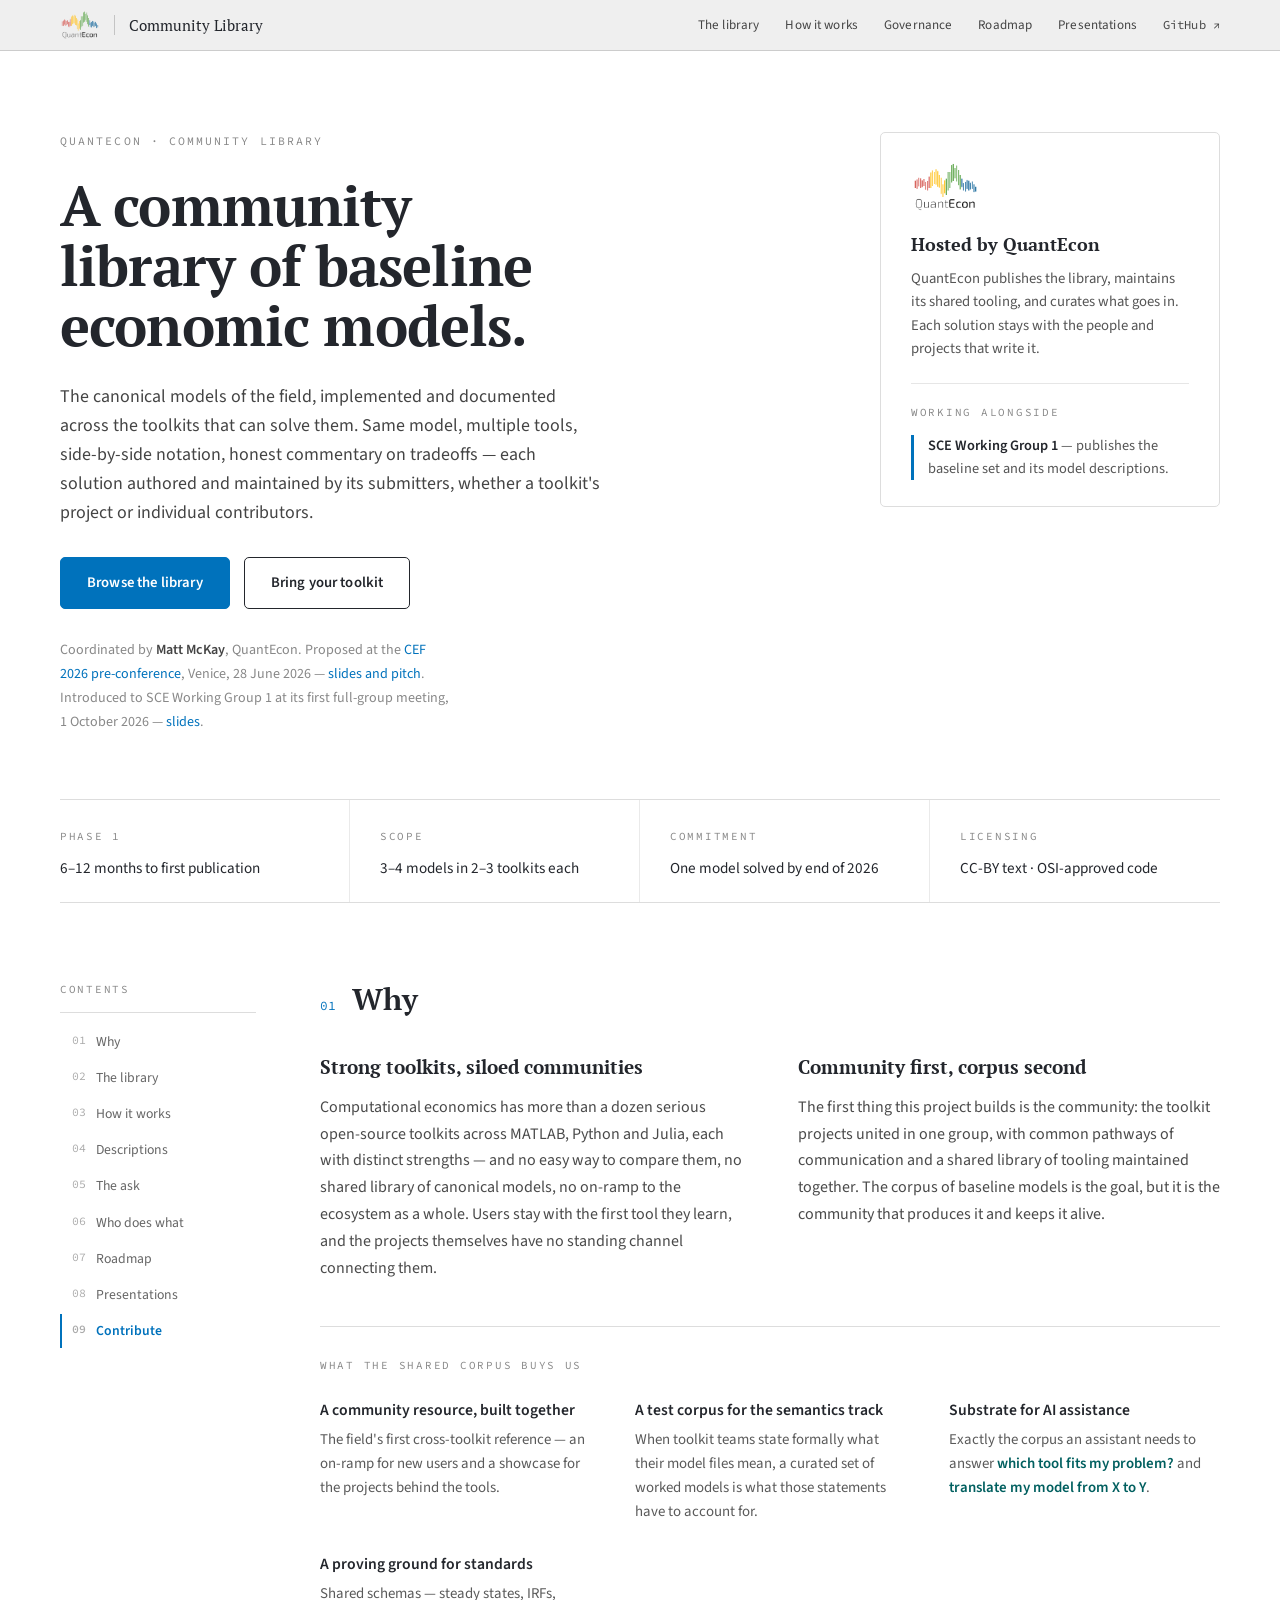
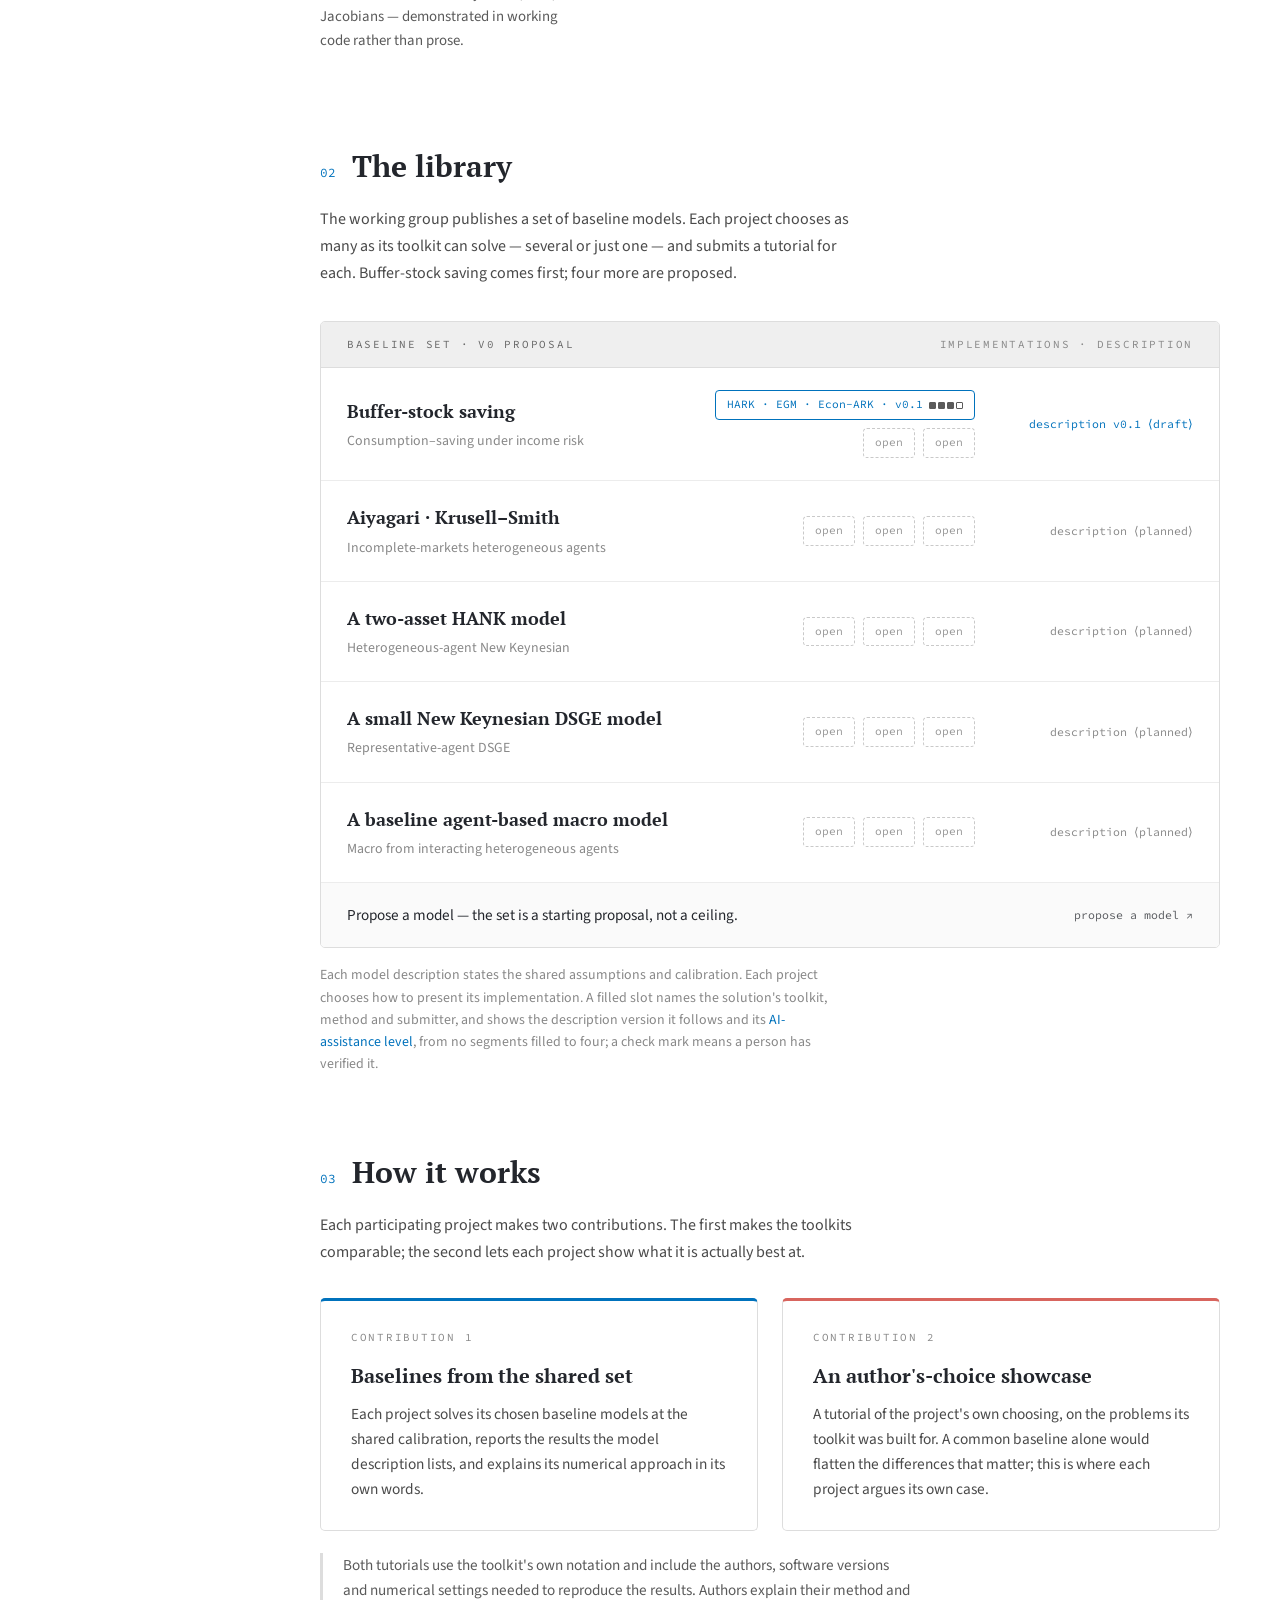
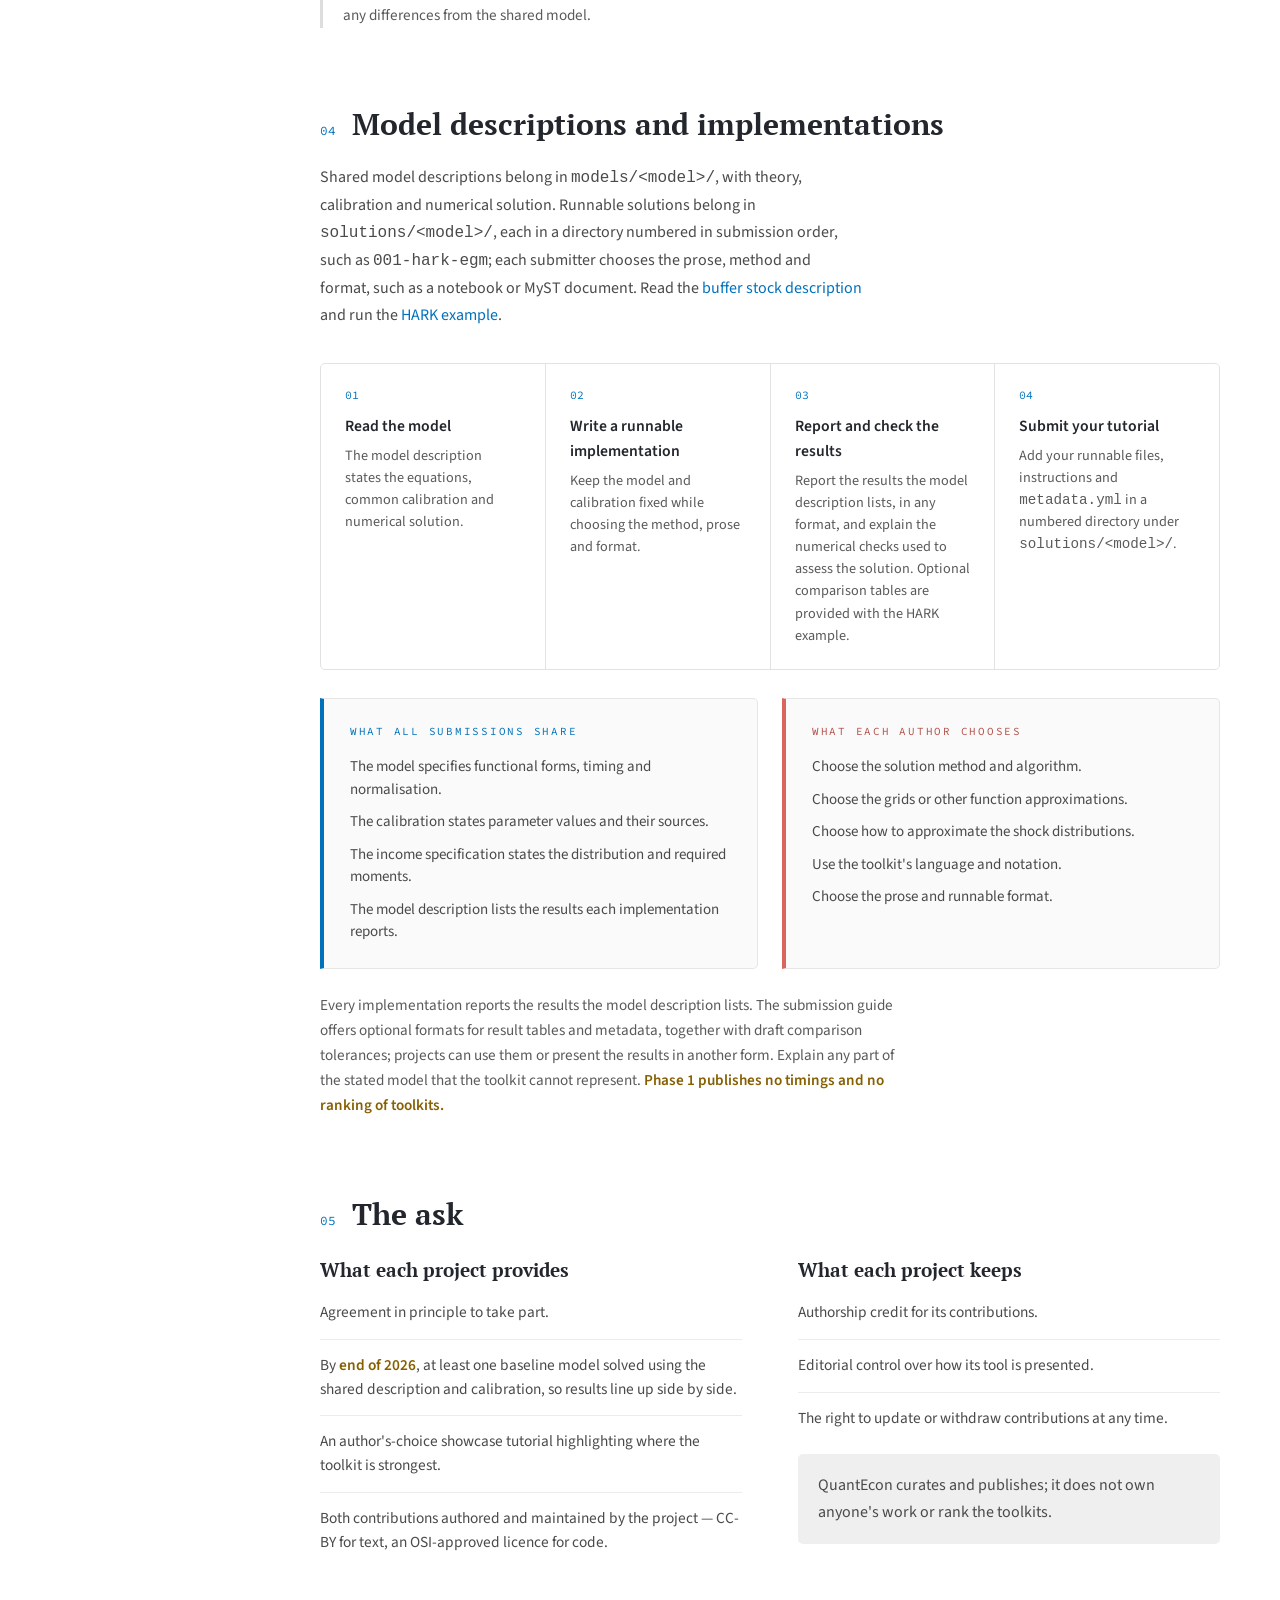
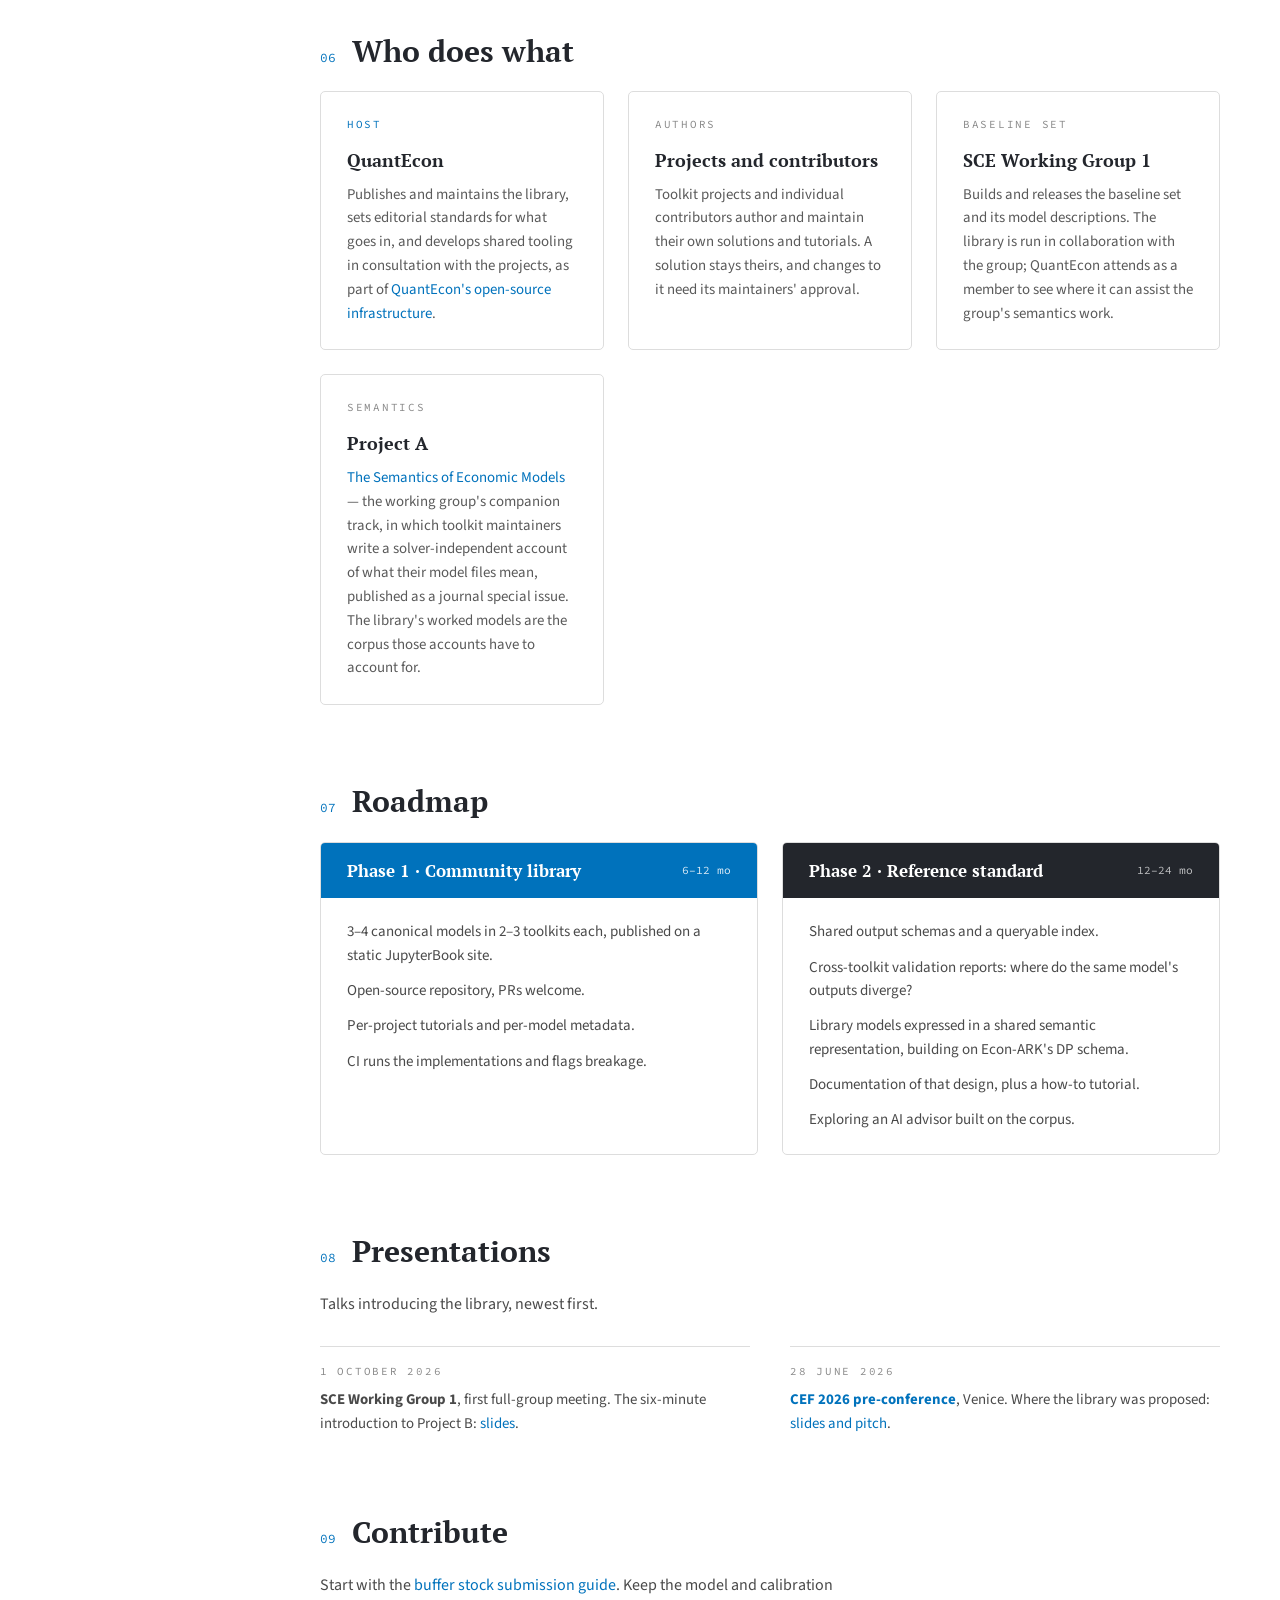
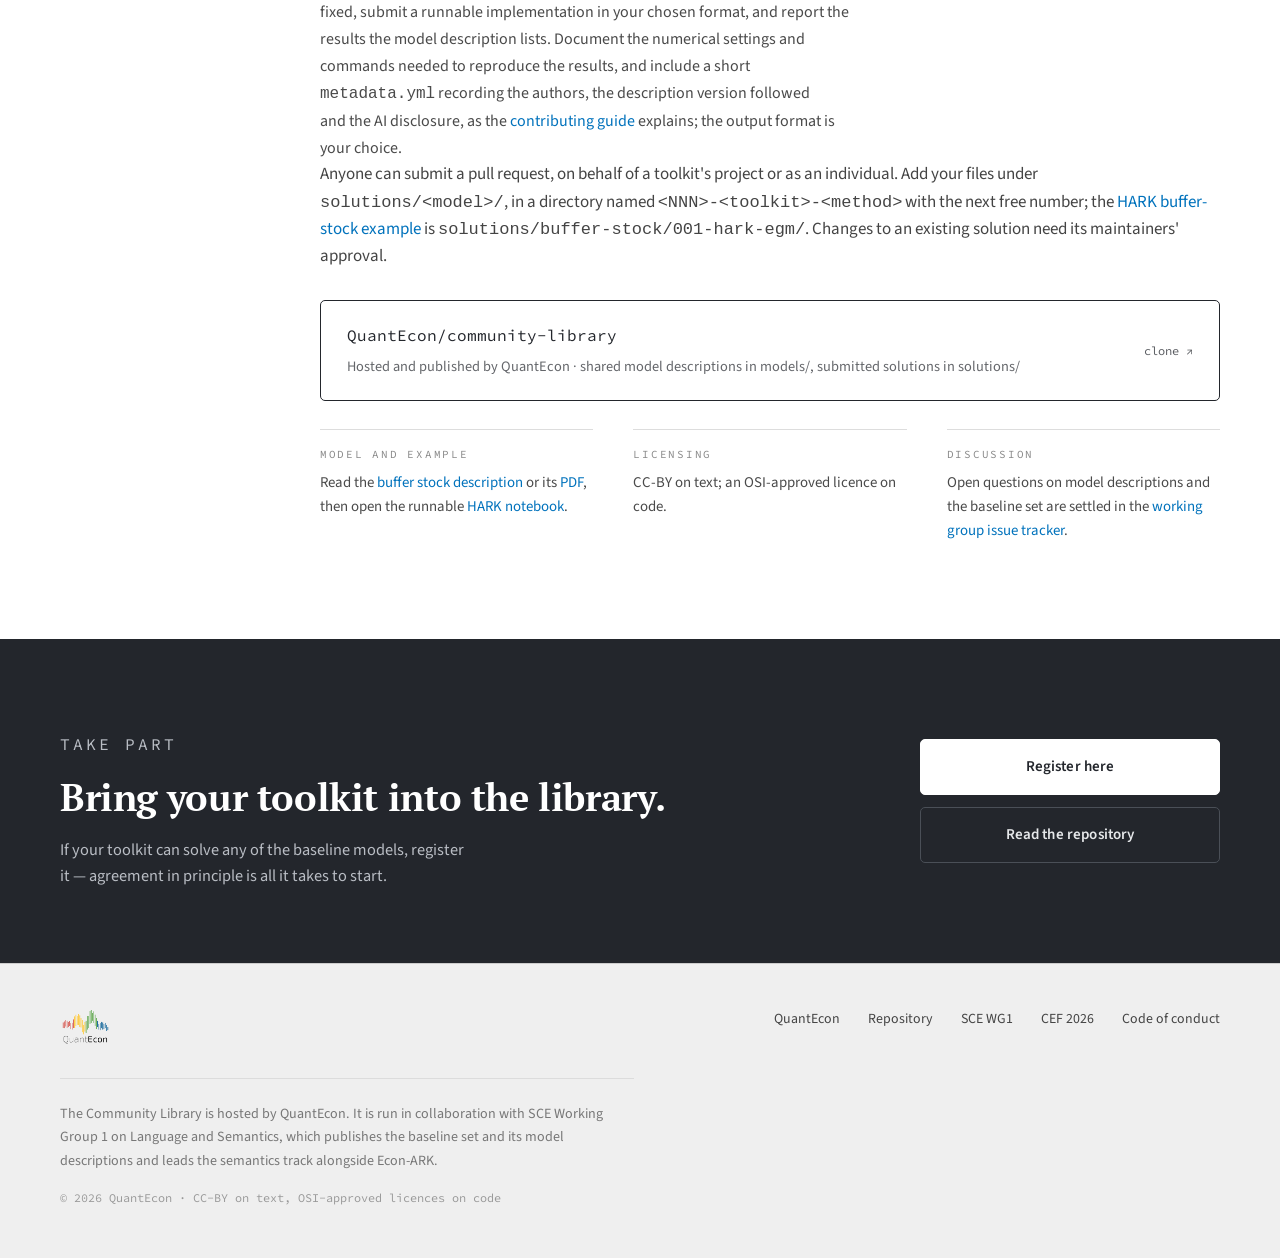
==== docs/index.html @ c51ecbd1 "Organise solutions by model and submission number Solutions now live in solutions/<model>/<NNN>-<too" ====
<!DOCTYPE html>
<html lang="en">
<head>
<meta charset="utf-8">
<meta name="viewport" content="width=device-width, initial-scale=1">
<title>QuantEcon Community Library · Baseline models across toolkits</title>
<meta name="description" content="A community library of the field's baseline models, implemented and documented across the toolkits that can solve them — same model, multiple toolkits, side by side. Hosted by QuantEcon.">
<meta property="og:title" content="QuantEcon Community Library · Baseline models across toolkits">
<meta property="og:description" content="Same model, multiple toolkits, side by side. Each solution authored and maintained by its submitters, whether a toolkit's project or individual contributors.">
<meta property="og:type" content="website">
<meta property="og:url" content="https://quantecon.github.io/community-library/">
<meta property="og:image" content="https://quantecon.github.io/community-library/assets/quantecon-logo.png">
<meta name="twitter:card" content="summary">
<link rel="canonical" href="https://quantecon.github.io/community-library/">
<link rel="icon" href="assets/quantecon-logo.png">
<link rel="preconnect" href="https://fonts.googleapis.com">
<link rel="preconnect" href="https://fonts.gstatic.com" crossorigin>
<link rel="stylesheet" href="https://fonts.googleapis.com/css2?family=PT+Serif:wght@400;700&family=Source+Sans+Pro:wght@300;400;600;700&family=Source+Code+Pro:wght@400;500&display=swap">
<link rel="stylesheet" href="site.css">
<script src="site.js" defer></script>
</head>
<body>

<a class="skip-link" href="#main">Skip to content</a>

<div class="topbar">
  <div class="wrap topbar-inner">
    <a class="brand" href="https://quantecon.org">
      <img src="assets/quantecon-logo.png" alt="QuantEcon">
      <span class="brand-rule" aria-hidden="true"></span>
      <span class="brand-label">Community Library</span>
    </a>
    <nav aria-label="Primary">
      <ul class="topnav">
        <li><a href="#library">The library</a></li>
        <li><a href="#how">How it works</a></li>
        <li><a href="#governance">Governance</a></li>
        <li><a href="#roadmap">Roadmap</a></li>
        <li><a href="#presentations">Presentations</a></li>
        <li class="topnav-gh"><a class="gh" href="https://github.com/QuantEcon/community-library">GitHub&nbsp;↗</a></li>
      </ul>
    </nav>
  </div>
</div>

<section class="hero">
  <div class="wrap">
    <div class="hero-main">
      <p class="hero-eyebrow">QuantEcon · Community Library</p>
      <h1>A community library of baseline economic models.</h1>
      <p class="hero-lede">The canonical models of the field, implemented and documented across the toolkits that can solve them. Same model, multiple tools, side-by-side notation, honest commentary on tradeoffs — each solution authored and maintained by its submitters, whether a toolkit's project or individual contributors.</p>
      <div class="hero-actions">
        <a class="btn btn-solid" href="#library">Browse the library</a>
        <a class="btn btn-outline" href="#contribute">Bring your toolkit</a>
      </div>
      <p class="hero-credit">Coordinated by <strong>Matt McKay</strong>, QuantEcon. Proposed at the <a href="https://econ-ark.github.io/cef_venice_2026/">CEF 2026 pre-conference</a>, Venice, 28 June 2026 — <a href="https://github.com/QuantEcon/conference-cef2026">slides and pitch</a>. Introduced to SCE Working Group 1 at its first full-group meeting, 1&nbsp;October&nbsp;2026 — <a href="sce-wg1-2026-10-01.html">slides</a>.</p>
    </div>

    <div class="host-card">
      <img src="assets/quantecon-logo.png" alt="QuantEcon">
      <h2>Hosted by QuantEcon</h2>
      <p>QuantEcon publishes the library, maintains its shared tooling, and curates what goes in. Each solution stays with the people and projects that write it.</p>
      <div class="host-rule" aria-hidden="true"></div>
      <span class="eyebrow">Working alongside</span>
      <ul class="alongside">
        <li><strong>SCE Working Group 1</strong> — publishes the baseline set and its model descriptions.</li>
      </ul>
    </div>
  </div>
</section>

<section class="facts" aria-label="Project at a glance">
  <div class="wrap">
    <div class="facts-row">
      <div class="fact">
        <span class="eyebrow">Phase 1</span>
        <p class="fact-value">6–12 months to first publication</p>
      </div>
      <div class="fact">
        <span class="eyebrow">Scope</span>
        <p class="fact-value">3–4 models in 2–3 toolkits each</p>
      </div>
      <div class="fact">
        <span class="eyebrow">Commitment</span>
        <p class="fact-value">One model solved by end of 2026</p>
      </div>
      <div class="fact">
        <span class="eyebrow">Licensing</span>
        <p class="fact-value">CC-BY text · OSI-approved code</p>
      </div>
    </div>
  </div>
</section>

<div class="wrap layout">

  <nav class="rail" aria-label="Contents">
    <div class="rail-head eyebrow">Contents</div>
    <ul>
      <li><a href="#why" data-navlink="why"><span class="n">01</span>Why</a></li>
      <li><a href="#library" data-navlink="library"><span class="n">02</span>The library</a></li>
      <li><a href="#how" data-navlink="how"><span class="n">03</span>How it works</a></li>
      <li><a href="#descriptions" data-navlink="descriptions"><span class="n">04</span>Descriptions</a></li>
      <li><a href="#ask" data-navlink="ask"><span class="n">05</span>The ask</a></li>
      <li><a href="#governance" data-navlink="governance"><span class="n">06</span>Who does what</a></li>
      <li><a href="#roadmap" data-navlink="roadmap"><span class="n">07</span>Roadmap</a></li>
      <li><a href="#presentations" data-navlink="presentations"><span class="n">08</span>Presentations</a></li>
      <li><a href="#contribute" data-navlink="contribute"><span class="n">09</span>Contribute</a></li>
    </ul>
  </nav>

  <main class="main" id="main">

    <section class="section" id="why" data-spy="why">
      <div class="section-head why-head">
        <span class="n">01</span>
        <h2>Why</h2>
      </div>
      <div class="two-col">
        <div>
          <h3>Strong toolkits, siloed communities</h3>
          <p>Computational economics has more than a dozen serious open-source toolkits across MATLAB, Python and Julia, each with distinct strengths — and no easy way to compare them, no shared library of canonical models, no on-ramp to the ecosystem as a whole. Users stay with the first tool they learn, and the projects themselves have no standing channel connecting them.</p>
        </div>
        <div>
          <h3>Community first, corpus second</h3>
          <p>The first thing this project builds is the community: the toolkit projects united in one group, with common pathways of communication and a shared library of tooling maintained together. The corpus of baseline models is the goal, but it is the community that produces it and keeps it alive.</p>
        </div>
      </div>
      <div class="payoffs">
        <span class="eyebrow">What the shared corpus buys us</span>
        <dl class="payoff-grid">
          <div>
            <dt>A community resource, built together</dt>
            <dd>The field's first cross-toolkit reference — an on-ramp for new users and a showcase for the projects behind the tools.</dd>
          </div>
          <div>
            <dt>A test corpus for the semantics track</dt>
            <dd>When toolkit teams state formally what their model files mean, a curated set of worked models is what those statements have to account for.</dd>
          </div>
          <div>
            <dt>Substrate for AI assistance</dt>
            <dd>Exactly the corpus an assistant needs to answer <em class="term">which tool fits my problem?</em> and <em class="term">translate my model from X to Y</em>.</dd>
          </div>
          <div>
            <dt>A proving ground for standards</dt>
            <dd>Shared schemas — steady states, IRFs, Jacobians — demonstrated in working code rather than prose.</dd>
          </div>
        </dl>
      </div>
    </section>

    <section class="section" id="library" data-spy="library">
      <div class="section-head">
        <span class="n">02</span>
        <h2>The library</h2>
      </div>
      <p class="section-lede">The working group publishes a set of baseline models. Each project chooses as many as its toolkit can solve — several or just one — and submits a tutorial for each. Buffer-stock saving comes first; four more are proposed.</p>

      <div class="models">
        <div class="models-head">
          <span class="eyebrow">Baseline set · v0 proposal</span>
          <span class="eyebrow">Implementations · description</span>
        </div>

        <div class="model">
          <div class="model-name">
            <h3>Buffer-stock saving</h3>
            <p class="model-class">Consumption–saving under income risk</p>
          </div>
          <div class="slots" aria-label="Three implementation slots: HARK, and two open">
            <a class="slot is-filled" href="https://github.com/QuantEcon/community-library/blob/main/solutions/buffer-stock/001-hark-egm/tutorial.ipynb" data-solution="solutions/buffer-stock/001-hark-egm" data-version="0.1" data-verified="false" title="001-hark-egm: HARK, by Econ-ARK (Akshay Shanker) · follows description v0.1 · AI level 3 of 4 · not yet verified">HARK · EGM · Econ-ARK · v0.1<span class="ai-level" data-level="3" role="img" aria-label="AI level 3 of 4"><i></i><i></i><i></i><i></i></span><span class="sr-only">, not yet verified</span></a>
            <span class="slot">open</span>
            <span class="slot">open</span>
          </div>
          <div class="model-template"><a href="models/buffer-stock/" data-model-description="buffer-stock" data-version="0.1">description v0.1 ⟨draft⟩</a></div>
        </div>

        <div class="model">
          <div class="model-name">
            <h3>Aiyagari · Krusell–Smith</h3>
            <p class="model-class">Incomplete-markets heterogeneous agents</p>
          </div>
          <div class="slots" aria-label="Three implementation slots, all open">
            <span class="slot">open</span>
            <span class="slot">open</span>
            <span class="slot">open</span>
          </div>
          <div class="model-template">description ⟨planned⟩</div>
        </div>

        <div class="model">
          <div class="model-name">
            <h3>A two-asset HANK model</h3>
            <p class="model-class">Heterogeneous-agent New Keynesian</p>
          </div>
          <div class="slots" aria-label="Three implementation slots, all open">
            <span class="slot">open</span>
            <span class="slot">open</span>
            <span class="slot">open</span>
          </div>
          <div class="model-template">description ⟨planned⟩</div>
        </div>

        <div class="model">
          <div class="model-name">
            <h3>A small New Keynesian DSGE model</h3>
            <p class="model-class">Representative-agent DSGE</p>
          </div>
          <div class="slots" aria-label="Three implementation slots, all open">
            <span class="slot">open</span>
            <span class="slot">open</span>
            <span class="slot">open</span>
          </div>
          <div class="model-template">description ⟨planned⟩</div>
        </div>

        <div class="model">
          <div class="model-name">
            <h3>A baseline agent-based macro model</h3>
            <p class="model-class">Macro from interacting heterogeneous agents</p>
          </div>
          <div class="slots" aria-label="Three implementation slots, all open">
            <span class="slot">open</span>
            <span class="slot">open</span>
            <span class="slot">open</span>
          </div>
          <div class="model-template">description ⟨planned⟩</div>
        </div>

        <a class="models-cta" href="https://github.com/econ-ark/sce-wg-1/issues/new?template=model-family.yml">
          <span>Propose a model — the set is a starting proposal, not a ceiling.</span>
          <span class="go">propose a model ↗</span>
        </a>
      </div>
      <p class="footnote">Each model description states the shared assumptions and calibration. Each project chooses how to present its implementation. A filled slot names the solution's toolkit, method and submitter, and shows the description version it follows and its <a href="https://github.com/QuantEcon/community-library/blob/main/CONTRIBUTING.md#ai-disclosure-and-verification">AI-assistance level</a>, from no segments filled to four; a check mark means a person has verified it.</p>
    </section>

    <section class="section" id="how" data-spy="how">
      <div class="section-head">
        <span class="n">03</span>
        <h2>How it works</h2>
      </div>
      <p class="section-lede">Each participating project makes two contributions. The first makes the toolkits comparable; the second lets each project show what it is actually best at.</p>
      <div class="cards">
        <div class="card">
          <span class="eyebrow">Contribution 1</span>
          <h3>Baselines from the shared set</h3>
          <p>Each project solves its chosen baseline models at the shared calibration, reports the results the model description lists, and explains its numerical approach in its own words.</p>
        </div>
        <div class="card is-secondary">
          <span class="eyebrow">Contribution 2</span>
          <h3>An author's-choice showcase</h3>
          <p>A tutorial of the project's own choosing, on the problems its toolkit was built for. A common baseline alone would flatten the differences that matter; this is where each project argues its own case.</p>
        </div>
      </div>
      <p class="aside-note">Both tutorials use the toolkit's own notation and include the authors, software versions and numerical settings needed to reproduce the results. Authors explain their method and any differences from the shared model.</p>
    </section>

    <section class="section" id="descriptions" data-spy="descriptions">
      <div class="section-head">
        <span class="n">04</span>
        <h2>Model descriptions and implementations</h2>
      </div>
      <p class="section-lede">Shared model descriptions belong in <code>models/&lt;model&gt;/</code>, with theory, calibration and numerical solution. Runnable solutions belong in <code>solutions/&lt;model&gt;/</code>, each in a directory numbered in submission order, such as <code>001-hark-egm</code>; each submitter chooses the prose, method and format, such as a notebook or MyST document. Read the <a href="models/buffer-stock/">buffer stock description</a> and run the <a href="https://github.com/QuantEcon/community-library/blob/main/solutions/buffer-stock/001-hark-egm/tutorial.ipynb">HARK example</a>.</p>

      <div class="steps">
        <div class="step">
          <span class="n">01</span>
          <h3>Read the model</h3>
          <p>The model description states the equations, common calibration and numerical solution.</p>
        </div>
        <div class="step">
          <span class="n">02</span>
          <h3>Write a runnable implementation</h3>
          <p>Keep the model and calibration fixed while choosing the method, prose and format.</p>
        </div>
        <div class="step">
          <span class="n">03</span>
          <h3>Report and check the results</h3>
          <p>Report the results the model description lists, in any format, and explain the numerical checks used to assess the solution. Optional comparison tables are provided with the HARK example.</p>
        </div>
        <div class="step">
          <span class="n">04</span>
          <h3>Submit your tutorial</h3>
          <p>Add your runnable files, instructions and <code>metadata.yml</code> in a numbered directory under <code>solutions/&lt;model&gt;/</code>.</p>
        </div>
      </div>

      <div class="panels">
        <div class="panel">
          <span class="eyebrow">What all submissions share</span>
          <ul>
            <li>The model specifies functional forms, timing and normalisation.</li>
            <li>The calibration states parameter values and their sources.</li>
            <li>The income specification states the distribution and required moments.</li>
            <li>The model description lists the results each implementation reports.</li>
          </ul>
        </div>
        <div class="panel is-secondary">
          <span class="eyebrow">What each author chooses</span>
          <ul>
            <li>Choose the solution method and algorithm.</li>
            <li>Choose the grids or other function approximations.</li>
            <li>Choose how to approximate the shock distributions.</li>
            <li>Use the toolkit's language and notation.</li>
            <li>Choose the prose and runnable format.</li>
          </ul>
        </div>
      </div>

      <p class="section-note">Every implementation reports the results the model description lists. The submission guide offers optional formats for result tables and metadata, together with draft comparison tolerances; projects can use them or present the results in another form. Explain any part of the stated model that the toolkit cannot represent. <strong class="flag">Phase 1 publishes no timings and no ranking of toolkits.</strong></p>
    </section>

    <section class="section" id="ask" data-spy="ask">
      <div class="section-head">
        <span class="n">05</span>
        <h2>The ask</h2>
      </div>
      <div class="two-col ask">
        <div>
          <h3>What each project provides</h3>
          <ul class="ask-list">
            <li>Agreement in principle to take part.</li>
            <li>By <strong class="flag">end of 2026</strong>, at least one baseline model solved using the shared description and calibration, so results line up side by side.</li>
            <li>An author's-choice showcase tutorial highlighting where the toolkit is strongest.</li>
            <li>Both contributions authored and maintained by the project — CC-BY for text, an OSI-approved licence for code.</li>
          </ul>
        </div>
        <div>
          <h3>What each project keeps</h3>
          <ul class="ask-list">
            <li>Authorship credit for its contributions.</li>
            <li>Editorial control over how its tool is presented.</li>
            <li>The right to update or withdraw contributions at any time.</li>
          </ul>
          <p class="callout">QuantEcon curates and publishes; it does not own anyone's work or rank the toolkits.</p>
        </div>
      </div>
    </section>

    <section class="section" id="governance" data-spy="governance">
      <div class="section-head">
        <span class="n">06</span>
        <h2>Who does what</h2>
      </div>
      <div class="roles">
        <div class="role is-host">
          <span class="eyebrow">Host</span>
          <h3>QuantEcon</h3>
          <p>Publishes and maintains the library, sets editorial standards for what goes in, and develops shared tooling in consultation with the projects, as part of <a href="https://quantecon.org/infrastructure/">QuantEcon's open-source infrastructure</a>.</p>
        </div>
        <div class="role">
          <span class="eyebrow">Authors</span>
          <h3>Projects and contributors</h3>
          <p>Toolkit projects and individual contributors author and maintain their own solutions and tutorials. A solution stays theirs, and changes to it need its maintainers' approval.</p>
        </div>
        <div class="role">
          <span class="eyebrow">Baseline set</span>
          <h3>SCE Working Group 1</h3>
          <p>Builds and releases the baseline set and its model descriptions. The library is run in collaboration with the group; QuantEcon attends as a member to see where it can assist the group's semantics work.</p>
        </div>
        <div class="role">
          <span class="eyebrow">Semantics</span>
          <h3>Project A</h3>
          <p><a href="https://econ-ark.github.io/sce-wg-1/">The Semantics of Economic Models</a> — the working group's companion track, in which toolkit maintainers write a solver-independent account of what their model files mean, published as a journal special issue. The library's worked models are the corpus those accounts have to account for.</p>
        </div>
      </div>
    </section>

    <section class="section" id="roadmap" data-spy="roadmap">
      <div class="section-head">
        <span class="n">07</span>
        <h2>Roadmap</h2>
      </div>
      <div class="phases">
        <div class="phase">
          <div class="phase-head">
            <h3>Phase 1 · Community library</h3>
            <span class="phase-term">6–12 mo</span>
          </div>
          <ul>
            <li>3–4 canonical models in 2–3 toolkits each, published on a static JupyterBook site.</li>
            <li>Open-source repository, PRs welcome.</li>
            <li>Per-project tutorials and per-model metadata.</li>
            <li>CI runs the implementations and flags breakage.</li>
          </ul>
        </div>
        <div class="phase is-later">
          <div class="phase-head">
            <h3>Phase 2 · Reference standard</h3>
            <span class="phase-term">12–24 mo</span>
          </div>
          <ul>
            <li>Shared output schemas and a queryable index.</li>
            <li>Cross-toolkit validation reports: where do the same model's outputs diverge?</li>
            <li>Library models expressed in a shared semantic representation, building on Econ-ARK's DP schema.</li>
            <li>Documentation of that design, plus a how-to tutorial.</li>
            <li>Exploring an AI advisor built on the corpus.</li>
          </ul>
        </div>
      </div>
    </section>

    <section class="section" id="presentations" data-spy="presentations">
      <div class="section-head">
        <span class="n">08</span>
        <h2>Presentations</h2>
      </div>
      <p class="section-lede">Talks introducing the library, newest first.</p>

      <div class="meta-grid">
        <div>
          <span class="eyebrow">1 October 2026</span>
          <p><strong>SCE Working Group 1</strong>, first full-group meeting. The six-minute introduction to Project B: <a href="sce-wg1-2026-10-01.html">slides</a>.</p>
        </div>
        <div>
          <span class="eyebrow">28 June 2026</span>
          <p><strong><a href="https://econ-ark.github.io/cef_venice_2026/">CEF 2026 pre-conference</a></strong>, Venice. Where the library was proposed: <a href="https://github.com/QuantEcon/conference-cef2026">slides and pitch</a>.</p>
        </div>
      </div>
    </section>

    <section class="section" id="contribute" data-spy="contribute">
      <div class="section-head">
        <span class="n">09</span>
        <h2>Contribute</h2>
      </div>
      <p class="section-lede">Start with the <a href="https://github.com/QuantEcon/community-library/blob/main/models/buffer-stock/README.md#what-to-submit">buffer stock submission guide</a>. Keep the model and calibration fixed, submit a runnable implementation in your chosen format, and report the results the model description lists. Document the numerical settings and commands needed to reproduce the results, and include a short <code>metadata.yml</code> recording the authors, the description version followed and the AI disclosure, as the <a href="https://github.com/QuantEcon/community-library/blob/main/CONTRIBUTING.md">contributing guide</a> explains; the output format is your choice.</p>
      <p>Anyone can submit a pull request, on behalf of a toolkit's project or as an individual. Add your files under <code>solutions/&lt;model&gt;/</code>, in a directory named <code>&lt;NNN&gt;-&lt;toolkit&gt;-&lt;method&gt;</code> with the next free number; the <a href="https://github.com/QuantEcon/community-library/tree/main/solutions/buffer-stock/001-hark-egm">HARK buffer-stock example</a> is <code>solutions/buffer-stock/001-hark-egm/</code>. Changes to an existing solution need its maintainers' approval.</p>

      <a class="repo-link" href="https://github.com/QuantEcon/community-library">
        <span class="about">
          <span class="name">QuantEcon/community-library</span>
          <span class="desc">Hosted and published by QuantEcon · shared model descriptions in models/, submitted solutions in solutions/</span>
        </span>
        <span class="go">clone ↗</span>
      </a>

      <div class="meta-grid">
        <div>
          <span class="eyebrow">Model and example</span>
          <p>Read the <a href="models/buffer-stock/">buffer stock description</a> or its <a href="models/buffer-stock/model-description.pdf">PDF</a>, then open the runnable <a href="https://github.com/QuantEcon/community-library/blob/main/solutions/buffer-stock/001-hark-egm/tutorial.ipynb">HARK notebook</a>.</p>
        </div>
        <div>
          <span class="eyebrow">Licensing</span>
          <p>CC-BY on text; an OSI-approved licence on code.</p>
        </div>
        <div>
          <span class="eyebrow">Discussion</span>
          <p>Open questions on model descriptions and the baseline set are settled in the <a href="https://github.com/econ-ark/sce-wg-1/issues">working group issue tracker</a>.</p>
        </div>
      </div>
    </section>

  </main>
</div>

<section class="cta">
  <div class="wrap">
    <div class="cta-copy">
      <p class="cta-eyebrow">Take part</p>
      <h2>Bring your toolkit into the library.</h2>
      <p>If your toolkit can solve any of the baseline models, register it — agreement in principle is all it takes to start.</p>
    </div>
    <div class="cta-actions">
      <a class="btn btn-light" href="https://github.com/econ-ark/sce-wg-1/issues/new?template=register-toolkit.yml">Register here</a>
      <a class="btn btn-ghost" href="https://github.com/QuantEcon/community-library">Read the repository</a>
    </div>
  </div>
</section>

<footer class="site-footer">
  <div class="wrap">
    <div class="footer-top">
      <div>
        <img src="assets/quantecon-logo.png" alt="QuantEcon">
      </div>
      <ul class="footer-links">
        <li><a href="https://quantecon.org">QuantEcon</a></li>
        <li><a href="https://github.com/QuantEcon/community-library">Repository</a></li>
        <li><a href="https://econ-ark.github.io/sce-wg-1/">SCE WG1</a></li>
        <li><a href="https://econ-ark.github.io/cef_venice_2026/">CEF 2026</a></li>
        <li><a href="https://econ-ark.github.io/sce-wg-1/code-of-conduct.html">Code of conduct</a></li>
      </ul>
    </div>
    <p class="footer-note">The Community Library is hosted by QuantEcon. It is run in collaboration with SCE Working Group 1 on Language and Semantics, which publishes the baseline set and its model descriptions and leads the semantics track alongside Econ-ARK.</p>
    <p class="footer-legal">© 2026 QuantEcon · CC-BY on text, OSI-approved licences on code</p>
  </div>
</footer>

</body>
</html>
---- docs/site.css ----
/* Community Library — site styles.
 *
 * Tokens, typography and UI patterns are lifted from the QuantEcon book theme
 * (QuantEcon/quantecon-book-theme, src/quantecon_book_theme/assets/styles):
 * primary #0072bc, secondary #d8655e, ink #23262c, body #444, the #efefef/#ccc
 * toolbar, and 5px bordered cards that fill dark on hover.
 */

:root {
  --qe-blue: #0072bc;
  --qe-blue-dark: #004e80;
  --qe-red: #d8655e;
  --qe-red-dark: #b5504a;
  --qe-teal: #005f5f;
  --qe-amber: #875f00;

  --ink: #23262c;
  --body: #444;
  --body-soft: #4a4a4a;
  --muted: #5a5a5a;
  --muted-soft: #555;
  --dim: #888;

  --line: #ddd;
  --line-soft: #ececec;
  --bar: #efefef;
  --bar-line: #ccc;

  --serif: "PT Serif", Georgia, serif;
  --sans: "Source Sans Pro", system-ui, -apple-system, sans-serif;
  --mono: "Source Code Pro", ui-monospace, SFMono-Regular, monospace;

  --wrap: 1240px;
  --gutter: 40px;
  --bar-h: 50px;
}

/* Derived from the accent so a single token change restyles the site. Kept
   behind @supports because the static fallback above has to hold on older
   Safari, where color-mix() would otherwise drop the declaration entirely. */
@supports (color: color-mix(in srgb, #000 50%, #fff)) {
  :root { --qe-blue-dark: color-mix(in srgb, var(--qe-blue) 68%, #000); }
}

* { box-sizing: border-box; }

html {
  scroll-behavior: smooth;
  -webkit-font-smoothing: antialiased;
  -moz-osx-font-smoothing: grayscale;
}

@media (prefers-reduced-motion: reduce) {
  html { scroll-behavior: auto; }
  * { transition: none !important; }
}

body {
  margin: 0;
  background: #fff;
  color: var(--body);
  font-family: var(--sans);
  font-size: 17px;
  line-height: 1.6;
  text-rendering: optimizeLegibility;
}

h1, h2, h3, h4 { margin: 0; font-weight: 400; }
p { margin: 0; }
ul { margin: 0; padding: 0; list-style: none; }
img { max-width: 100%; }

a {
  color: var(--qe-blue);
  text-decoration: none;
  transition: color .15s linear;
}
a:visited { color: var(--qe-blue); }
a:hover { color: var(--qe-blue-dark); text-decoration: underline; }

::selection { background: rgba(0, 114, 188, .18); }

:focus-visible {
  outline: 2px solid var(--qe-blue);
  outline-offset: 2px;
}

.wrap {
  max-width: var(--wrap);
  margin: 0 auto;
  padding: 0 var(--gutter);
}

/* Shared type utilities ---------------------------------------------------- */

.eyebrow {
  font-family: var(--mono);
  font-size: .68rem;
  letter-spacing: .16em;
  text-transform: uppercase;
  color: var(--dim);
}

.term {          /* an <em> that reads as a defined term, not as emphasis */
  font-style: normal;
  color: var(--qe-teal);
  font-weight: 600;
}

.flag {          /* a commitment or a caveat the reader must not skim past */
  font-weight: 600;
  color: var(--qe-amber);
}

.skip-link {
  position: absolute;
  left: -9999px;
  top: 0;
  z-index: 40;
  background: #fff;
  color: var(--ink);
  padding: 12px 18px;
  border: 1px solid var(--ink);
  border-radius: 5px;
}
.skip-link:focus { left: 12px; top: 12px; }

/* Top bar ------------------------------------------------------------------ */

.topbar {
  position: fixed;
  top: 0;
  left: 0;
  width: 100%;
  z-index: 20;
  background: var(--bar);
  border-bottom: 1px solid var(--bar-line);
}

.topbar-inner {
  height: var(--bar-h);
  display: flex;
  align-items: center;
  justify-content: space-between;
  gap: 24px;
}

.brand {
  display: flex;
  align-items: center;
  gap: 14px;
  flex-shrink: 0;
}
.brand:hover { text-decoration: none; }
.brand img { height: 30px; width: auto; display: block; }
.brand-rule { width: 1px; height: 20px; background: #c4c4c4; display: block; }
.brand-label {
  font-family: var(--serif);
  font-size: .95rem;
  color: var(--ink);
  white-space: nowrap;
}

.topnav {
  display: flex;
  align-items: center;
  gap: 26px;
  font-size: .82rem;
  letter-spacing: .01em;
}
.topnav a { color: var(--body); }
.topnav a:hover { color: var(--qe-blue); text-decoration: none; }
.topnav .gh { font-family: var(--mono); font-size: .76rem; }

/* Hero --------------------------------------------------------------------- */

.hero { padding: 132px 0 0; }

.hero .wrap {
  display: flex;
  gap: 72px;
  align-items: flex-start;
  flex-wrap: wrap;
}

.hero-main { flex: 1 1 560px; min-width: 0; }

.hero-eyebrow {
  font-family: var(--mono);
  font-size: .72rem;
  letter-spacing: .18em;
  text-transform: uppercase;
  color: var(--dim);
  margin-bottom: 26px;
}

.hero h1 {
  font-family: var(--serif);
  font-weight: 700;
  color: var(--ink);
  font-size: clamp(2.4rem, 4.4vw, 3.5rem);
  line-height: 1.07;
  letter-spacing: -.015em;
  max-width: 15ch;
}

.hero-lede {
  margin-top: 26px;
  font-size: 1.12rem;
  line-height: 1.62;
  color: var(--body);
  max-width: 60ch;
  text-wrap: pretty;
}

.hero-actions {
  margin-top: 30px;
  display: flex;
  flex-wrap: wrap;
  gap: 14px;
}

.hero-credit {
  margin-top: 30px;
  font-size: .88rem;
  color: var(--dim);
  line-height: 1.7;
  max-width: 56ch;
}
.hero-credit strong { color: var(--body); font-weight: 600; }

.btn {
  display: inline-block;
  padding: 13px 26px;
  border-radius: 5px;
  font-size: .92rem;
  font-weight: 600;
  letter-spacing: .01em;
  border: 1px solid transparent;
  transition: background .15s linear, color .15s linear, border-color .15s linear;
}
.btn:hover { text-decoration: none; }

.btn-solid {
  background: var(--qe-blue);
  border-color: var(--qe-blue);
  color: #fff;
}
.btn-solid:visited { color: #fff; }
.btn-solid:hover {
  background: var(--qe-blue-dark);
  border-color: var(--qe-blue-dark);
  color: #fff;
}

.btn-outline {
  background: #fff;
  border-color: var(--ink);
  color: var(--ink);
}
.btn-outline:visited { color: var(--ink); }
.btn-outline:hover { background: var(--ink); color: #fff; }

/* Hero side card ----------------------------------------------------------- */

.host-card {
  flex: 0 1 340px;
  border: 1px solid var(--line);
  border-radius: 5px;
  padding: 28px 30px 26px;
  background: #fff;
}
.host-card img { height: 52px; width: auto; display: block; margin-bottom: 20px; }
.host-card h2 {
  font-family: var(--serif);
  font-weight: 700;
  color: var(--ink);
  font-size: 1.1rem;
  line-height: 1.35;
}
.host-card p {
  margin-top: 10px;
  font-size: .92rem;
  color: var(--muted-soft);
  line-height: 1.6;
}
.host-rule { height: 1px; background: #e6e6e6; margin: 22px 0 20px; }
.host-card .eyebrow { display: block; margin-bottom: 14px; }

.alongside { display: flex; flex-direction: column; gap: 14px; }
.alongside li {
  font-size: .9rem;
  color: var(--muted-soft);
  line-height: 1.55;
  padding-left: 14px;
  border-left: 3px solid var(--qe-blue);
}
.alongside li.is-secondary { border-left-color: var(--qe-red); }
.alongside strong { color: var(--ink); font-weight: 600; }

/* Facts strip -------------------------------------------------------------- */

.facts { padding: 64px 0 0; }

.facts-row {
  border-top: 1px solid var(--line);
  border-bottom: 1px solid var(--line);
  display: flex;
  flex-wrap: wrap;
}

.fact {
  flex: 1 1 200px;
  padding: 22px 30px;
  border-right: 1px solid #eaeaea;
}
.fact:first-child { padding-left: 0; }
.fact:last-child { padding-right: 0; border-right: 0; }
.fact-value { margin-top: 7px; font-size: .95rem; color: var(--ink); }

/* Body layout: sticky contents rail + main column --------------------------- */

.layout {
  display: flex;
  gap: 64px;
  align-items: flex-start;
}

.rail {
  flex: 0 0 196px;
  position: sticky;
  top: 96px;
  padding-top: 78px;
}
.rail-head {
  padding-bottom: 14px;
  border-bottom: 1px solid var(--line);
}
.rail ul {
  display: flex;
  flex-direction: column;
  gap: 2px;
  padding-top: 12px;
}
.rail a {
  display: flex;
  gap: 10px;
  padding: 6px 0 6px 10px;
  font-size: .86rem;
  color: #666;
  border-left: 2px solid transparent;
  transition: color .15s linear, border-color .15s linear;
}
.rail a:hover { color: var(--qe-blue); text-decoration: none; }
.rail a .n { font-family: var(--mono); font-size: .72rem; color: #aaa; }
.rail a.is-active {
  color: var(--qe-blue);
  border-left-color: var(--qe-blue);
  font-weight: 600;
}

.main { flex: 1 1 auto; min-width: 0; }

/* Sections ----------------------------------------------------------------- */

.section {
  padding: 78px 0 0;
  scroll-margin-top: 80px;
}
.section:last-child { padding-bottom: 96px; }

.section-head {
  display: flex;
  align-items: baseline;
  gap: 16px;
  margin-bottom: 22px;
}
.section-head .n {
  font-family: var(--mono);
  font-size: .8rem;
  color: var(--qe-blue);
}
.section-head h2 {
  font-family: var(--serif);
  font-weight: 700;
  color: var(--ink);
  font-size: 1.9rem;
  line-height: 1.2;
}

.section-lede {
  font-size: 1rem;
  color: var(--body-soft);
  line-height: 1.68;
  max-width: 68ch;
  text-wrap: pretty;
}

/* 01 · Why ----------------------------------------------------------------- */

.why-head { margin-bottom: 34px; }

.two-col {
  display: flex;
  gap: 56px;
  flex-wrap: wrap;
}
.two-col > * { flex: 1 1 300px; min-width: 0; }
.two-col h3 {
  font-family: var(--serif);
  font-weight: 700;
  color: var(--ink);
  font-size: 1.18rem;
  margin-bottom: 12px;
}
.two-col p {
  font-size: 1rem;
  color: var(--body-soft);
  line-height: 1.68;
  text-wrap: pretty;
}

.payoffs {
  margin-top: 44px;
  padding-top: 30px;
  border-top: 1px solid var(--line);
}
.payoffs .eyebrow { display: block; margin-bottom: 24px; }
.payoff-grid {
  display: grid;
  grid-template-columns: repeat(auto-fit, minmax(260px, 1fr));
  gap: 28px 44px;
}
.payoff-grid dt {
  font-size: .98rem;
  color: var(--ink);
  font-weight: 600;
  margin-bottom: 5px;
}
.payoff-grid dd {
  margin: 0;
  font-size: .93rem;
  color: var(--muted);
  line-height: 1.6;
}

/* 02 · The library --------------------------------------------------------- */

.models {
  margin-top: 34px;
  border: 1px solid var(--line);
  border-radius: 5px;
  overflow: hidden;
}

.models-head {
  display: flex;
  align-items: center;
  justify-content: space-between;
  gap: 20px;
  padding: 14px 26px;
  background: var(--bar);
  border-bottom: 1px solid var(--line);
}
.models-head .eyebrow:first-child { color: #666; }

.model {
  display: flex;
  align-items: center;
  gap: 28px;
  flex-wrap: wrap;
  padding: 22px 26px;
  background: #fff;
}
.model + .model { border-top: 1px solid var(--line-soft); }
.model-name {
  flex: 1 1 300px;
  min-width: 0;
}
.model-name h3 {
  font-family: var(--serif);
  font-weight: 700;
  color: var(--ink);
  font-size: 1.14rem;
}
.model-class { margin-top: 4px; font-size: .87rem; color: var(--dim); }

/* Slots share the row and wrap among themselves as solutions arrive,
   rather than pushing the description column onto a line of its own. */
.slots {
  flex: 1 1 220px;
  min-width: 0;
  display: flex;
  flex-wrap: wrap;
  justify-content: flex-end;
  gap: 8px;
}
.slot {
  border: 1px dashed #c9c9c9;
  border-radius: 4px;
  padding: 5px 11px;
  font-family: var(--mono);
  font-size: .7rem;
  color: #999;
}

/* A slot a project has filled: solid where the open ones are dashed, and a
   link to the solution or the pull request that adds it. */
.slot.is-filled {
  border-style: solid;
  border-color: var(--qe-blue);
  color: var(--qe-blue);
}
a.slot.is-filled:visited { color: var(--qe-blue); }
a.slot.is-filled:hover { background: var(--qe-blue); color: #fff; text-decoration: none; }

.model-template {
  flex: 0 0 190px;
  text-align: right;
  font-family: var(--mono);
  font-size: .72rem;
  color: var(--dim);
}

.models-cta {
  display: flex;
  align-items: center;
  gap: 20px;
  flex-wrap: wrap;
  padding: 20px 26px;
  background: #fafafa;
  border-top: 1px solid var(--line-soft);
  color: var(--ink);
  transition: background .15s linear, color .15s linear;
}
.models-cta:visited { color: var(--ink); }
.models-cta:hover { background: var(--ink); color: #fff; text-decoration: none; }
.models-cta span:first-child { flex: 1 1 300px; font-size: .95rem; color: inherit; }
.models-cta .go { font-family: var(--mono); font-size: .72rem; color: inherit; opacity: .75; }

.footnote {
  margin-top: 16px;
  font-size: .87rem;
  color: var(--dim);
  line-height: 1.6;
  max-width: 74ch;
}

/* 03 · How it works -------------------------------------------------------- */

.cards {
  margin-top: 32px;
  display: flex;
  gap: 24px;
  flex-wrap: wrap;
}
.card {
  flex: 1 1 320px;
  border: 1px solid var(--line);
  border-radius: 5px;
  padding: 28px 30px;
  border-top: 3px solid var(--qe-blue);
}
.card.is-secondary { border-top-color: var(--qe-red); }
.card .eyebrow { display: block; margin-bottom: 14px; }
.card h3 {
  font-family: var(--serif);
  font-weight: 700;
  color: var(--ink);
  font-size: 1.24rem;
  margin-bottom: 10px;
}
.card p { font-size: .96rem; color: var(--body-soft); line-height: 1.62; }

.aside-note {
  margin-top: 22px;
  padding-left: 20px;
  border-left: 3px solid var(--line);
  font-size: .95rem;
  color: var(--muted);
  line-height: 1.65;
  max-width: 74ch;
}

/* 04 · Model descriptions -------------------------------------------------- */

.steps {
  margin-top: 34px;
  display: grid;
  grid-template-columns: repeat(auto-fit, minmax(210px, 1fr));
  gap: 1px;
  background: #e2e2e2;
  border: 1px solid #e2e2e2;
  border-radius: 5px;
  overflow: hidden;
}
.step { background: #fff; padding: 22px 24px; }
.step .n {
  display: block;
  font-family: var(--mono);
  font-size: .72rem;
  color: var(--qe-blue);
  margin-bottom: 10px;
}
.step h3 {
  font-size: .98rem;
  color: var(--ink);
  font-weight: 600;
  margin-bottom: 6px;
}
.step p { font-size: .89rem; color: var(--muted); line-height: 1.55; }

.panels {
  margin-top: 28px;
  display: flex;
  gap: 24px;
  flex-wrap: wrap;
}
.panel {
  flex: 1 1 320px;
  background: #fafafa;
  border: 1px solid #e6e6e6;
  border-left: 4px solid var(--qe-blue);
  border-radius: 0 5px 5px 0;
  padding: 24px 26px;
}
.panel.is-secondary { border-left-color: var(--qe-red); }
.panel .eyebrow { display: block; margin-bottom: 16px; color: var(--qe-blue); }
.panel.is-secondary .eyebrow { color: var(--qe-red-dark); }
.panel ul {
  display: flex;
  flex-direction: column;
  gap: 10px;
  font-size: .94rem;
  color: var(--body-soft);
  line-height: 1.5;
}

.section-note {
  margin-top: 24px;
  font-size: .95rem;
  color: var(--muted);
  line-height: 1.65;
  max-width: 74ch;
  text-wrap: pretty;
}

/* 05 · The ask ------------------------------------------------------------- */

.ask { margin-top: 10px; }
.ask h3 { margin-bottom: 16px; }
.ask-list { display: flex; flex-direction: column; gap: 14px; }
.ask-list li {
  font-size: .96rem;
  color: var(--body-soft);
  line-height: 1.55;
  padding-bottom: 14px;
  border-bottom: 1px solid var(--line-soft);
}
.ask-list li:last-child { padding-bottom: 0; border-bottom: 0; }
.ask-list strong { font-weight: 600; }

.callout {
  margin-top: 24px;
  padding: 18px 20px;
  background: var(--bar);
  border-radius: 5px;
  font-size: .93rem;
  color: var(--body-soft);
  line-height: 1.6;
}

/* 06 · Who does what ------------------------------------------------------- */

.roles {
  display: grid;
  grid-template-columns: repeat(auto-fit, minmax(250px, 1fr));
  gap: 24px;
  margin-top: 10px;
}
.role {
  border: 1px solid var(--line);
  border-radius: 5px;
  padding: 24px 26px;
  transition: border-color .15s linear;
}
.role:hover { border-color: var(--ink); }
.role .eyebrow { display: block; margin-bottom: 12px; }
.role.is-host .eyebrow { color: var(--qe-blue); }
.role h3 {
  font-family: var(--serif);
  font-weight: 700;
  color: var(--ink);
  font-size: 1.14rem;
  margin-bottom: 8px;
}
.role p { font-size: .93rem; color: var(--muted); line-height: 1.6; }

/* 07 · Roadmap ------------------------------------------------------------- */

.phases {
  display: flex;
  gap: 24px;
  flex-wrap: wrap;
  margin-top: 10px;
}
.phase {
  flex: 1 1 330px;
  border: 1px solid var(--line);
  border-radius: 5px;
  overflow: hidden;
}
.phase-head {
  display: flex;
  align-items: center;
  justify-content: space-between;
  gap: 16px;
  padding: 14px 26px;
  background: var(--qe-blue);
}
.phase.is-later .phase-head { background: var(--ink); }
.phase-head h3 {
  font-family: var(--serif);
  font-weight: 700;
  color: #fff;
  font-size: 1.08rem;
}
.phase-term {
  font-family: var(--mono);
  font-size: .7rem;
  color: #fff;
  opacity: .85;
}
.phase.is-later .phase-term { opacity: .7; }
.phase ul {
  display: flex;
  flex-direction: column;
  gap: 12px;
  padding: 22px 26px;
  font-size: .94rem;
  color: var(--body-soft);
  line-height: 1.55;
}

/* 08 · Contribute ---------------------------------------------------------- */

.repo-link {
  margin-top: 30px;
  display: flex;
  align-items: center;
  gap: 24px;
  flex-wrap: wrap;
  border: 1px solid var(--ink);
  border-radius: 5px;
  padding: 22px 26px;
  color: var(--ink);
  transition: background .15s linear, color .15s linear;
}
.repo-link:visited { color: var(--ink); }
.repo-link:hover { background: var(--ink); color: #fff; text-decoration: none; }
.repo-link .about { flex: 1 1 300px; }
.repo-link .name {
  display: block;
  font-family: var(--mono);
  font-size: 1rem;
  color: inherit;
}
.repo-link .desc {
  display: block;
  margin-top: 6px;
  font-size: .9rem;
  color: inherit;
  opacity: .7;
}
.repo-link .go { font-family: var(--mono); font-size: .75rem; color: inherit; opacity: .75; }

.meta-grid {
  margin-top: 28px;
  display: grid;
  grid-template-columns: repeat(auto-fit, minmax(240px, 1fr));
  gap: 26px 40px;
}
.meta-grid > div { padding-top: 16px; border-top: 1px solid var(--line); }
.meta-grid .eyebrow { display: block; margin-bottom: 8px; }
.meta-grid p { font-size: .93rem; color: var(--body-soft); line-height: 1.6; }

/* Closing call to action --------------------------------------------------- */

.cta { background: var(--ink); padding: 74px 0; }
.cta .wrap {
  display: flex;
  gap: 56px;
  align-items: center;
  flex-wrap: wrap;
}
.cta-copy { flex: 1 1 460px; min-width: 0; }
.cta-eyebrow {
  font-family: var(--mono);
  font-size: .7rem;
  letter-spacing: .18em;
  text-transform: uppercase;
  color: #8b9099;
  margin-bottom: 18px;
}
.cta h2 {
  font-family: var(--serif);
  font-weight: 700;
  color: #fff;
  font-size: clamp(1.8rem, 3vw, 2.5rem);
  line-height: 1.15;
  letter-spacing: -.01em;
}
.cta p {
  margin-top: 18px;
  font-size: 1.02rem;
  color: #b9bdc4;
  line-height: 1.6;
  max-width: 52ch;
}
.cta-actions {
  flex: 0 1 300px;
  display: flex;
  flex-direction: column;
  gap: 12px;
}
.cta-actions .btn { text-align: center; padding: 15px 26px; font-size: .94rem; }

.btn-light { background: #fff; border-color: #fff; color: var(--ink); }
.btn-light:visited { color: var(--ink); }
.btn-light:hover { background: var(--qe-blue); border-color: var(--qe-blue); color: #fff; }

.btn-ghost { background: transparent; border-color: #4a4f57; color: #e6e8ea; }
.btn-ghost:visited { color: #e6e8ea; }
.btn-ghost:hover { border-color: #fff; color: #fff; background: transparent; }

/* Footer ------------------------------------------------------------------- */

.site-footer {
  background: var(--bar);
  border-top: 1px solid var(--bar-line);
  padding: 44px 0 52px;
}
.footer-top {
  display: flex;
  gap: 40px;
  flex-wrap: wrap;
  align-items: flex-start;
  justify-content: space-between;
}
.footer-top img { height: 38px; width: auto; display: block; }
.footer-links {
  display: flex;
  gap: 28px;
  flex-wrap: wrap;
  font-size: .87rem;
}
.footer-links a { color: var(--body); }
.footer-links a:hover { color: var(--qe-blue); }
.footer-links .tbd { color: #999; }

.footer-note {
  margin-top: 32px;
  padding-top: 24px;
  border-top: 1px solid #dcdcdc;
  font-size: .88rem;
  color: #777;
  line-height: 1.65;
  max-width: 82ch;
}
.footer-legal {
  margin-top: 16px;
  font-family: var(--mono);
  font-size: .74rem;
  color: #999;
}

/* AI-assistance level ------------------------------------------------------ */

/* Four segments, filled up to the level (CONTRIBUTING.md defines 0–4). One
   neutral colour: the level describes process, so it carries no red-to-green
   judgement, and it stays legible printed in greyscale. */
.ai-level {
  --ai-ink: var(--muted);
  display: inline-flex;
  gap: 2px;
  vertical-align: -1px;
}
.ai-level i {
  width: 9px;
  height: 9px;
  border: 1px solid var(--ai-ink);
  border-radius: 1px;
}
.ai-level[data-level="1"] i:nth-child(-n+1),
.ai-level[data-level="2"] i:nth-child(-n+2),
.ai-level[data-level="3"] i:nth-child(-n+3),
.ai-level[data-level="4"] i { background: var(--ai-ink); }

.slot .ai-level { margin-left: 6px; }
.slot .ai-level i { width: 7px; height: 7px; }
a.slot.is-filled:hover .ai-level { --ai-ink: #fff; }
/* A verified implementation's slot ends in a check mark. */
.slot-check { margin-left: 5px; }

/* Read by screen readers, not shown. */
.sr-only {
  position: absolute;
  width: 1px;
  height: 1px;
  overflow: hidden;
  clip: rect(0 0 0 0);
  white-space: nowrap;
}

/* Model description pages (built by tools/build_pages.py) ------------------- */

.doc { padding: calc(var(--bar-h) + 56px) 0 88px; }

.doc-head {
  display: flex;
  flex-wrap: wrap;
  align-items: flex-start;
  justify-content: space-between;
  gap: 28px 48px;
  padding-bottom: 32px;
  margin-bottom: 40px;
  border-bottom: 1px solid var(--line);
}
.doc-title { flex: 1 1 420px; min-width: 0; }
.doc-title h1 {
  margin-top: 10px;
  font-family: var(--serif);
  font-weight: 700;
  color: var(--ink);
  font-size: 2.5rem;
  line-height: 1.15;
}
.doc-downloads { margin-top: 16px; font-size: .92rem; }

/* The version box, as at the top right of the PDF. */
.doc-status {
  flex: 0 1 330px;
  display: grid;
  gap: 7px;
  padding: 16px 20px;
  border: 1px solid var(--line);
  border-radius: 5px;
  font-size: .84rem;
  line-height: 1.45;
  color: var(--body-soft);
}
.doc-version strong { color: var(--ink); }
.doc-ai { display: flex; align-items: center; gap: 8px; }
.doc-ai-uses { color: var(--muted); }
/* Verification follows the library table's slots: solid blue once a person
   has verified this version, dashed grey until then, always with words. */
.doc-verified {
  justify-self: start;
  padding: 3px 9px;
  border: 1px dashed #c9c9c9;
  border-radius: 4px;
  font-family: var(--mono);
  font-size: .7rem;
  color: #777;
}
.doc-verified.is-verified { border-style: solid; border-color: var(--qe-blue); color: var(--qe-blue); }
.doc-levels { font-size: .78rem; }

.doc-body { max-width: 74ch; font-size: 1.02rem; line-height: 1.7; }
.doc-body h2 {
  margin: 52px 0 16px;
  font-family: var(--serif);
  font-weight: 700;
  color: var(--ink);
  font-size: 1.6rem;
  line-height: 1.25;
}
.doc-body h2:first-child { margin-top: 0; }
.doc-body h3 { margin: 32px 0 12px; font-weight: 600; color: var(--ink); font-size: 1.15rem; }
.doc-body [id] { scroll-margin-top: calc(var(--bar-h) + 24px); }
.doc-body p { margin: 0 0 1.05em; }
.doc-body ul, .doc-body ol { margin: 0 0 1.05em; padding-left: 1.4em; list-style: revert; }
.doc-body .header-anchor {
  margin-left: .35em;
  font-family: var(--mono);
  font-size: .75em;
  color: var(--dim);
  opacity: 0;
}
.doc-body h2:hover .header-anchor,
.doc-body h3:hover .header-anchor,
.doc-body .header-anchor:focus { opacity: 1; text-decoration: none; }

/* Display equations and tables scroll inside their own box on a phone. */
.doc-body .math-display { margin: 1.3em 0; overflow-x: auto; overflow-y: hidden; }
.table-wrap { margin: 1.5em 0; overflow-x: auto; }
.doc-body table { border-collapse: collapse; font-size: .94rem; }
.doc-body th, .doc-body td {
  padding: 8px 22px 8px 0;
  border-bottom: 1px solid var(--line-soft);
  text-align: left;
  vertical-align: top;
}
.doc-body th { font-weight: 600; color: var(--ink); border-bottom-color: var(--bar-line); }

.doc-body .footnotes-sep { margin: 52px 0 18px; border: 0; border-top: 1px solid var(--line); }
.doc-body .footnotes { font-size: .9rem; color: var(--body-soft); }
.doc-body .footnotes-list { list-style: decimal; }

.doc-license {
  max-width: 74ch;
  margin-top: 44px;
  padding-top: 18px;
  border-top: 1px solid var(--line-soft);
  font-size: .86rem;
  color: var(--muted);
}

@media (max-width: 820px) {
  .doc { padding-top: calc(var(--bar-h) + 36px); }
  .doc-title h1 { font-size: 2rem; }
  .doc-status { flex: 1 1 100%; }
}

/* Responsive --------------------------------------------------------------- */

/* Below this the contents rail and the main column can no longer share a row
   without squeezing the prose; the rail duplicates the top bar, so it goes. */
@media (max-width: 1024px) {
  .rail { display: none; }
  .layout { gap: 0; }
}

@media (max-width: 820px) {
  :root { --gutter: 24px; }

  /* The section links live in the contents rail on wide screens and would
     overflow the 50px bar here; the repository link is the one that has no
     other route to it. */
  .topnav li:not(.topnav-gh) { display: none; }

  .hero { padding-top: 104px; }
  .hero .wrap { gap: 40px; }
  .facts { padding-top: 48px; }
  .section { padding-top: 56px; }
  .two-col { gap: 32px; }

  .fact {
    flex: 1 1 100%;
    padding: 16px 0;
    border-right: 0;
  }
  .fact + .fact { border-top: 1px solid #eaeaea; }

  .model { gap: 16px; }
  .slots { justify-content: flex-start; }
  .model-template { flex: 0 0 auto; text-align: left; }

  .cta { padding: 56px 0; }
  .cta .wrap { gap: 32px; }
  .cta-actions { flex: 1 1 100%; }
}

@media (max-width: 480px) {
  /* Below this the brand and the repository link stop fitting the 50px bar
     side by side at the wider gutter — tightened rather than dropped, so the
     site still names itself and the repository stays one tap away. */
  :root { --gutter: 16px; }
  .topbar-inner { gap: 12px; }
  .brand { gap: 10px; }

  body { font-size: 16px; }
  .models-head { gap: 8px; }
}

@media print {
  .topbar, .rail, .cta-actions { display: none; }
  .hero { padding-top: 0; }
  a { color: inherit; }
}
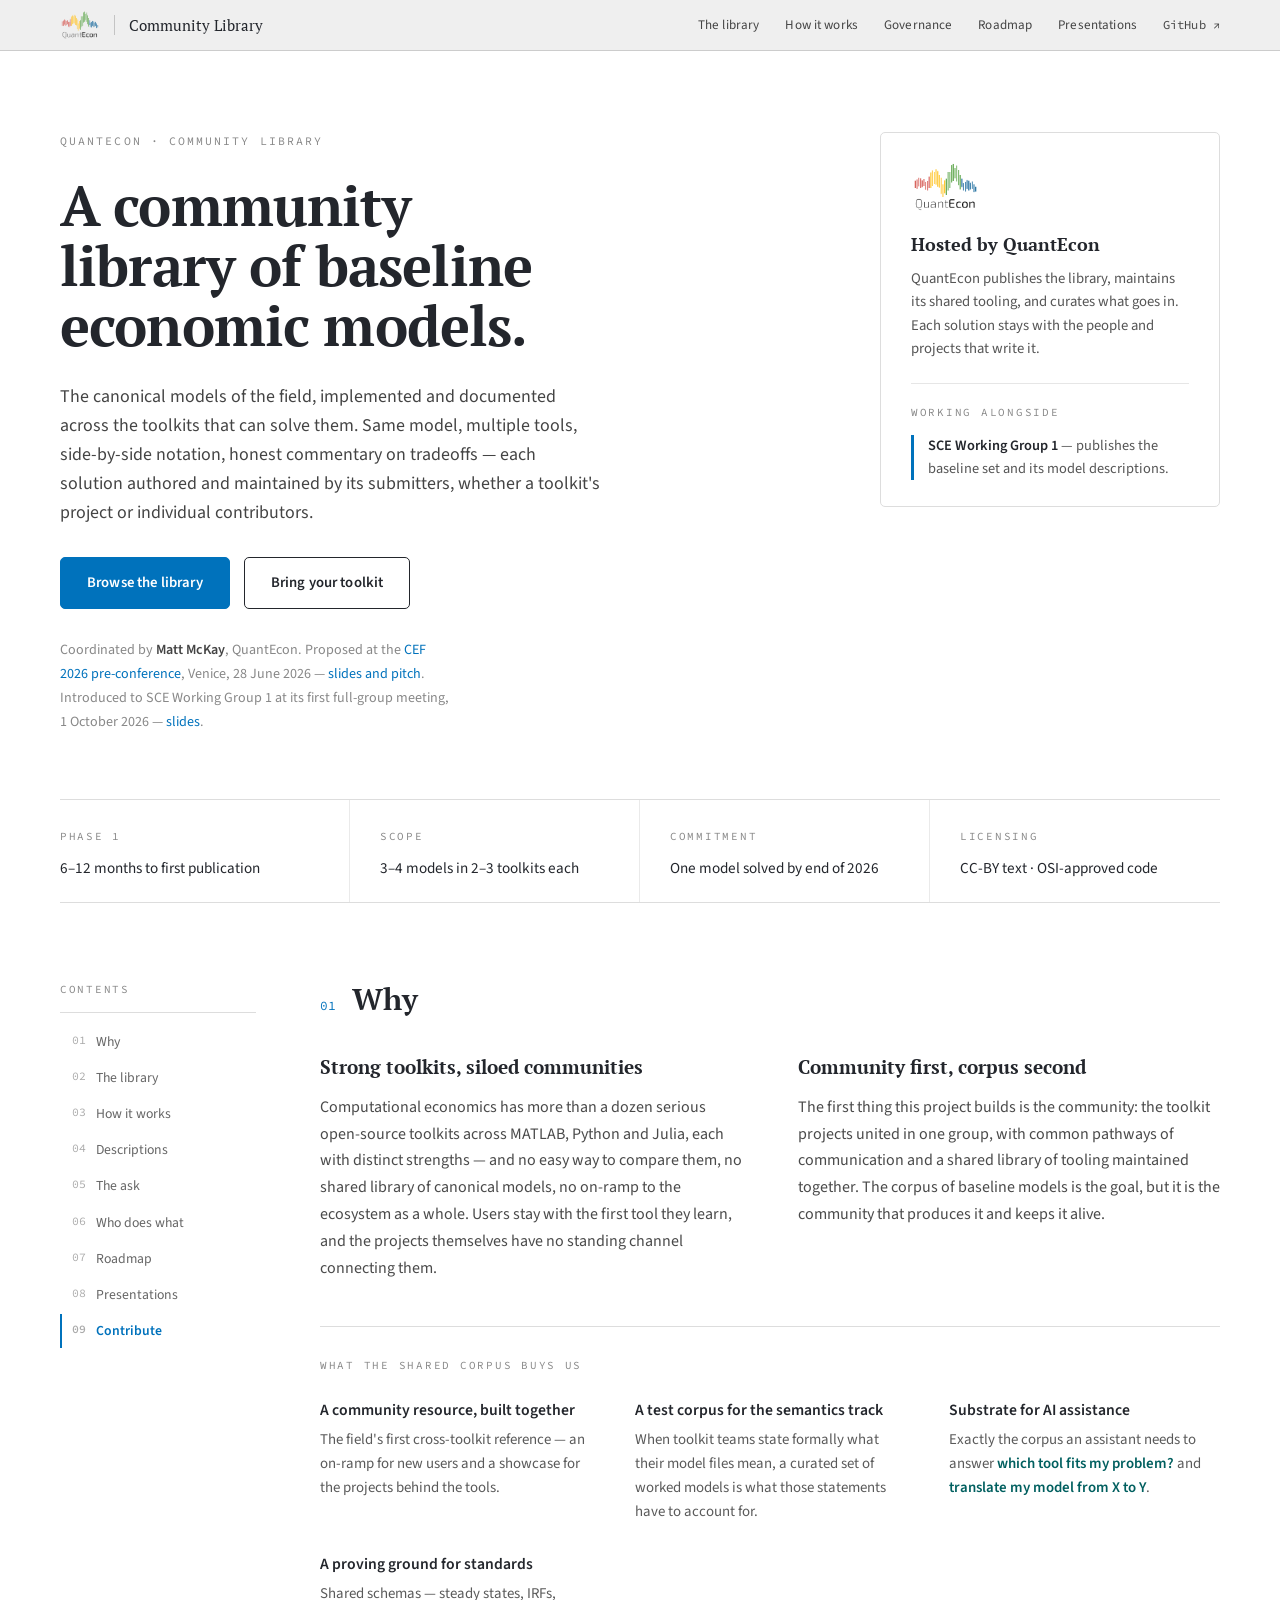
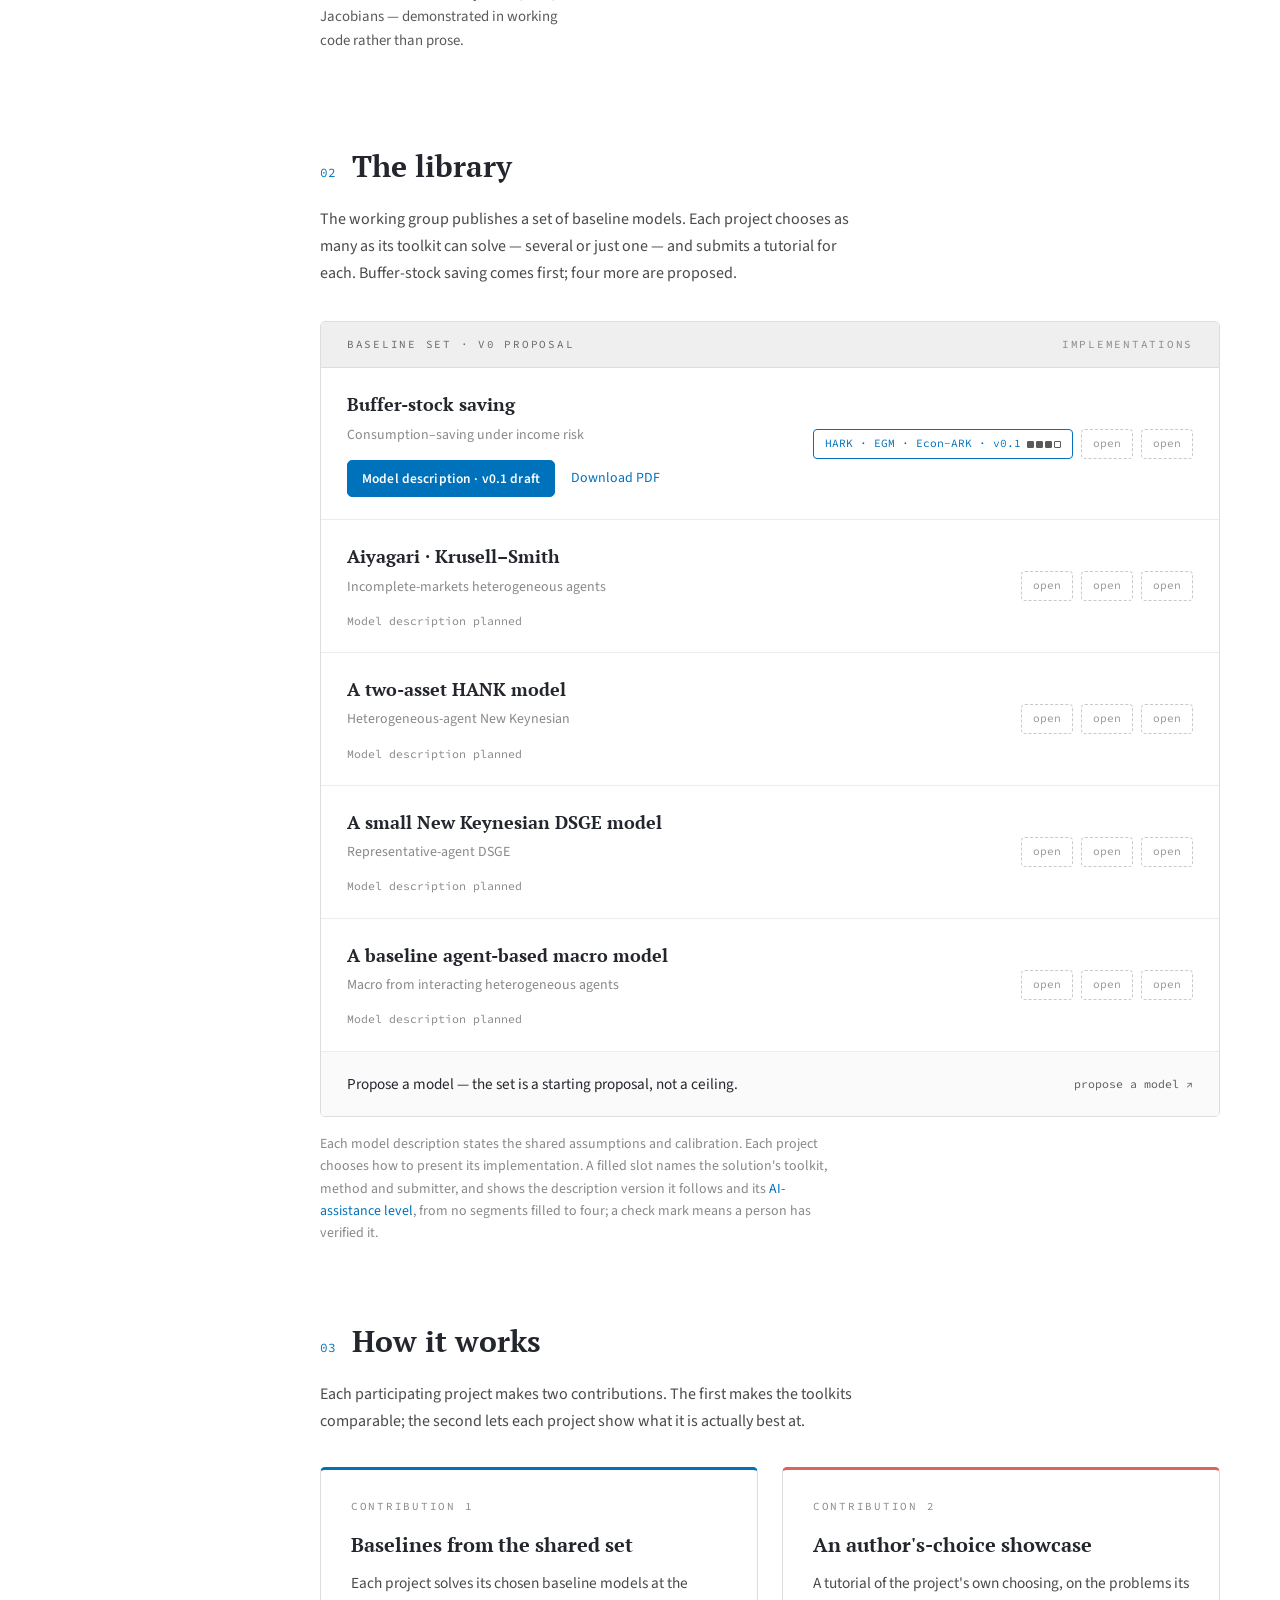
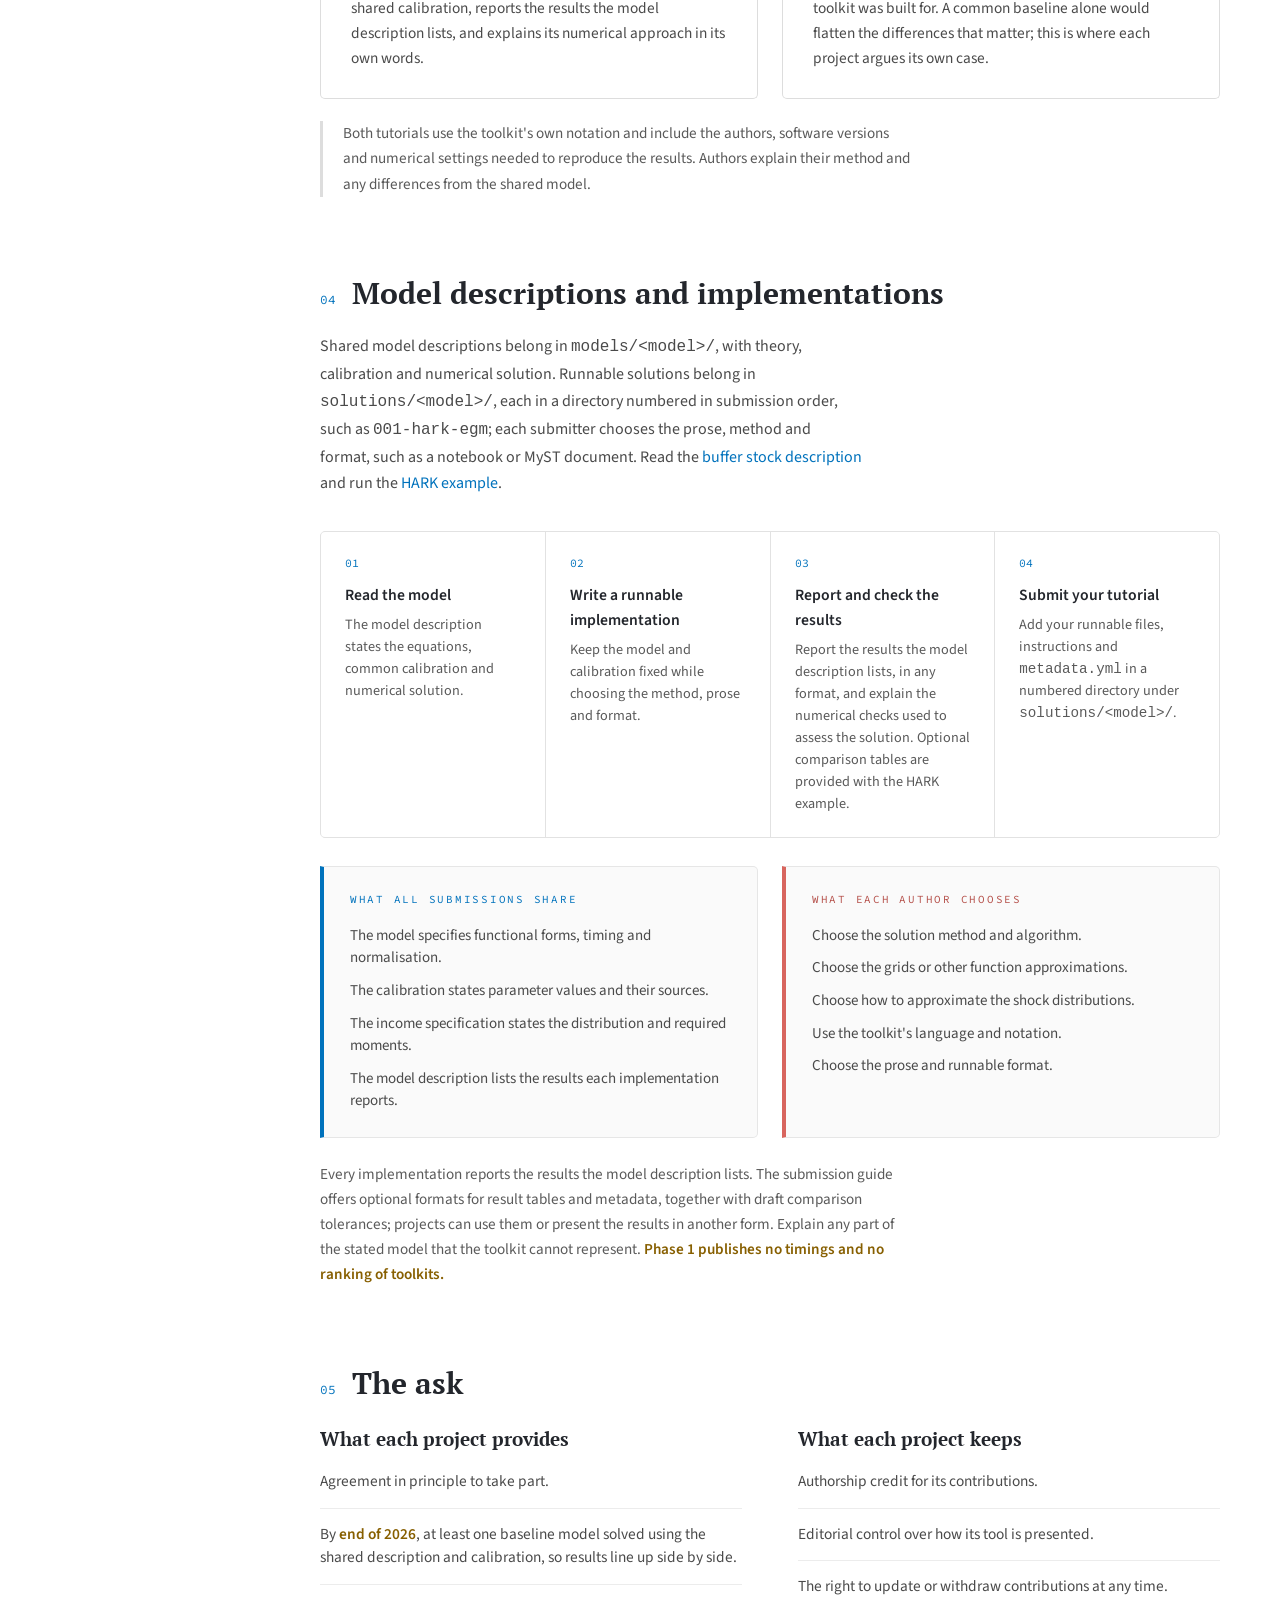
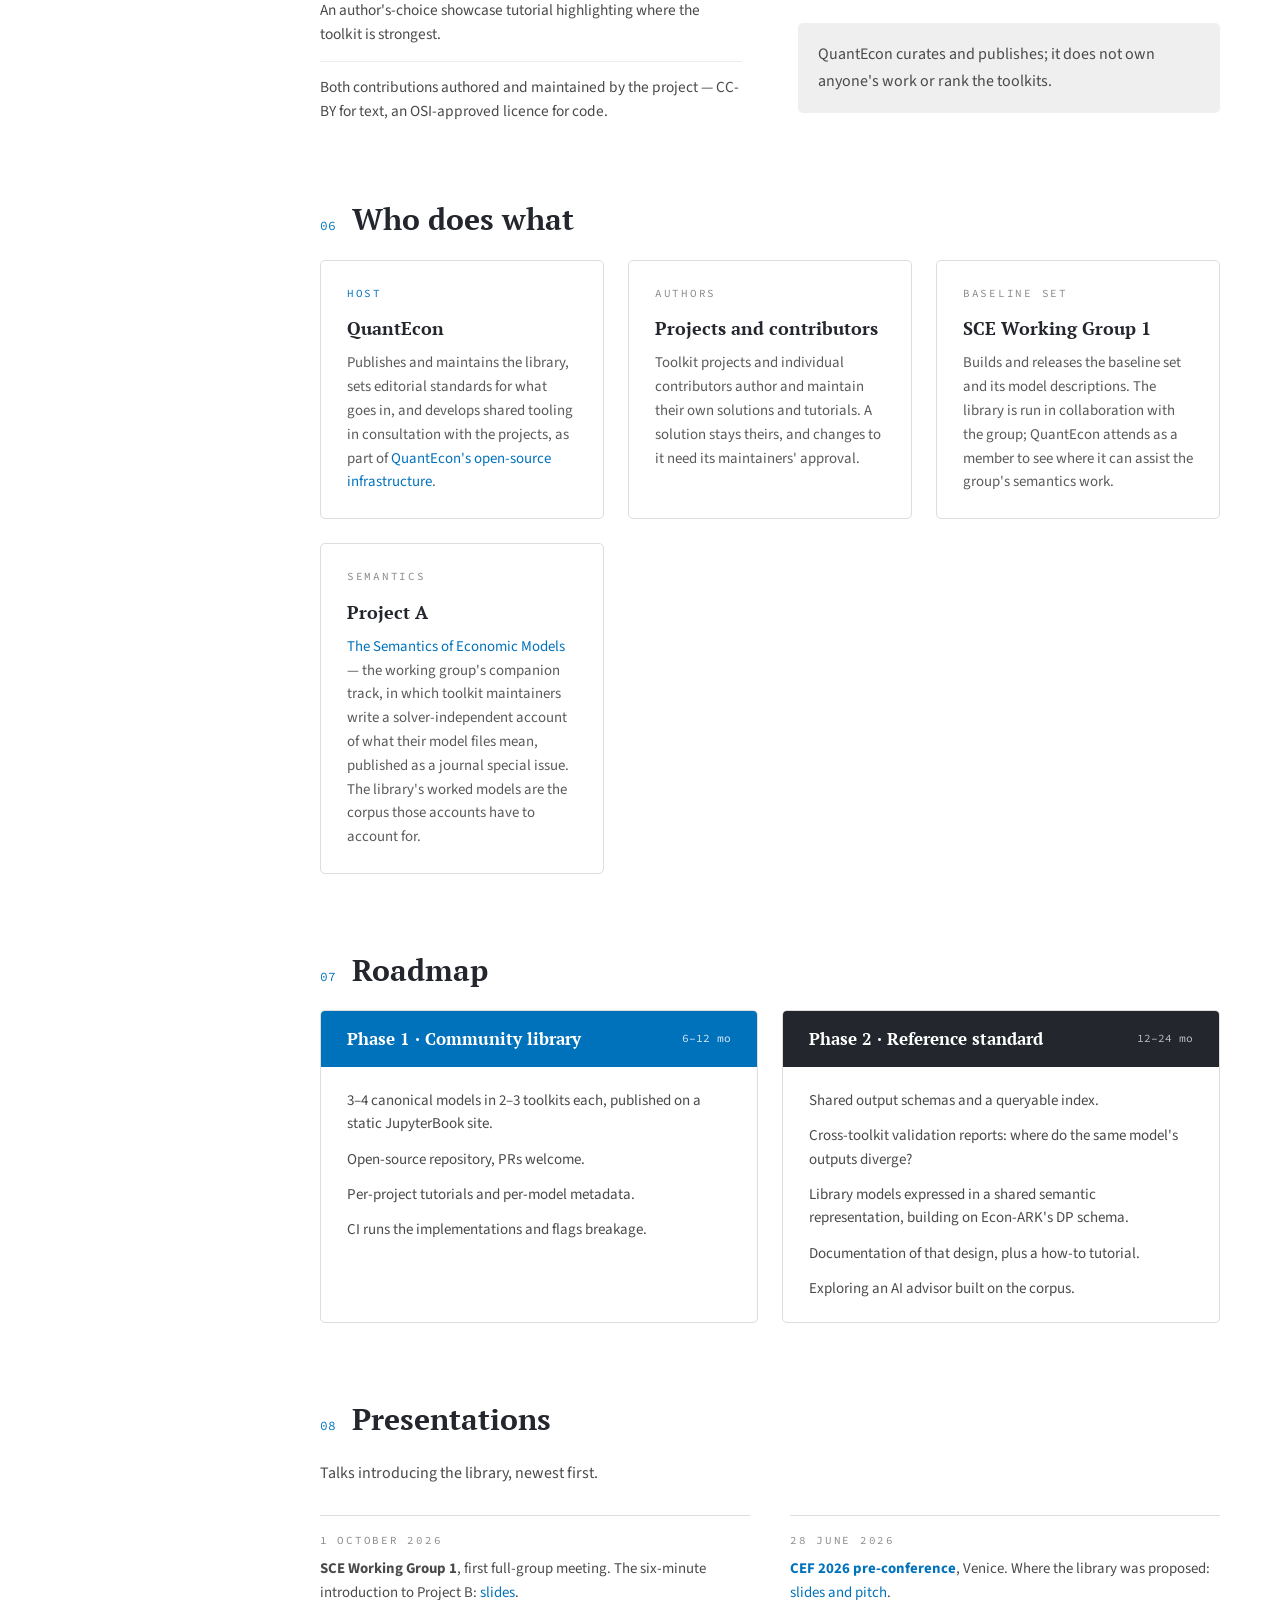
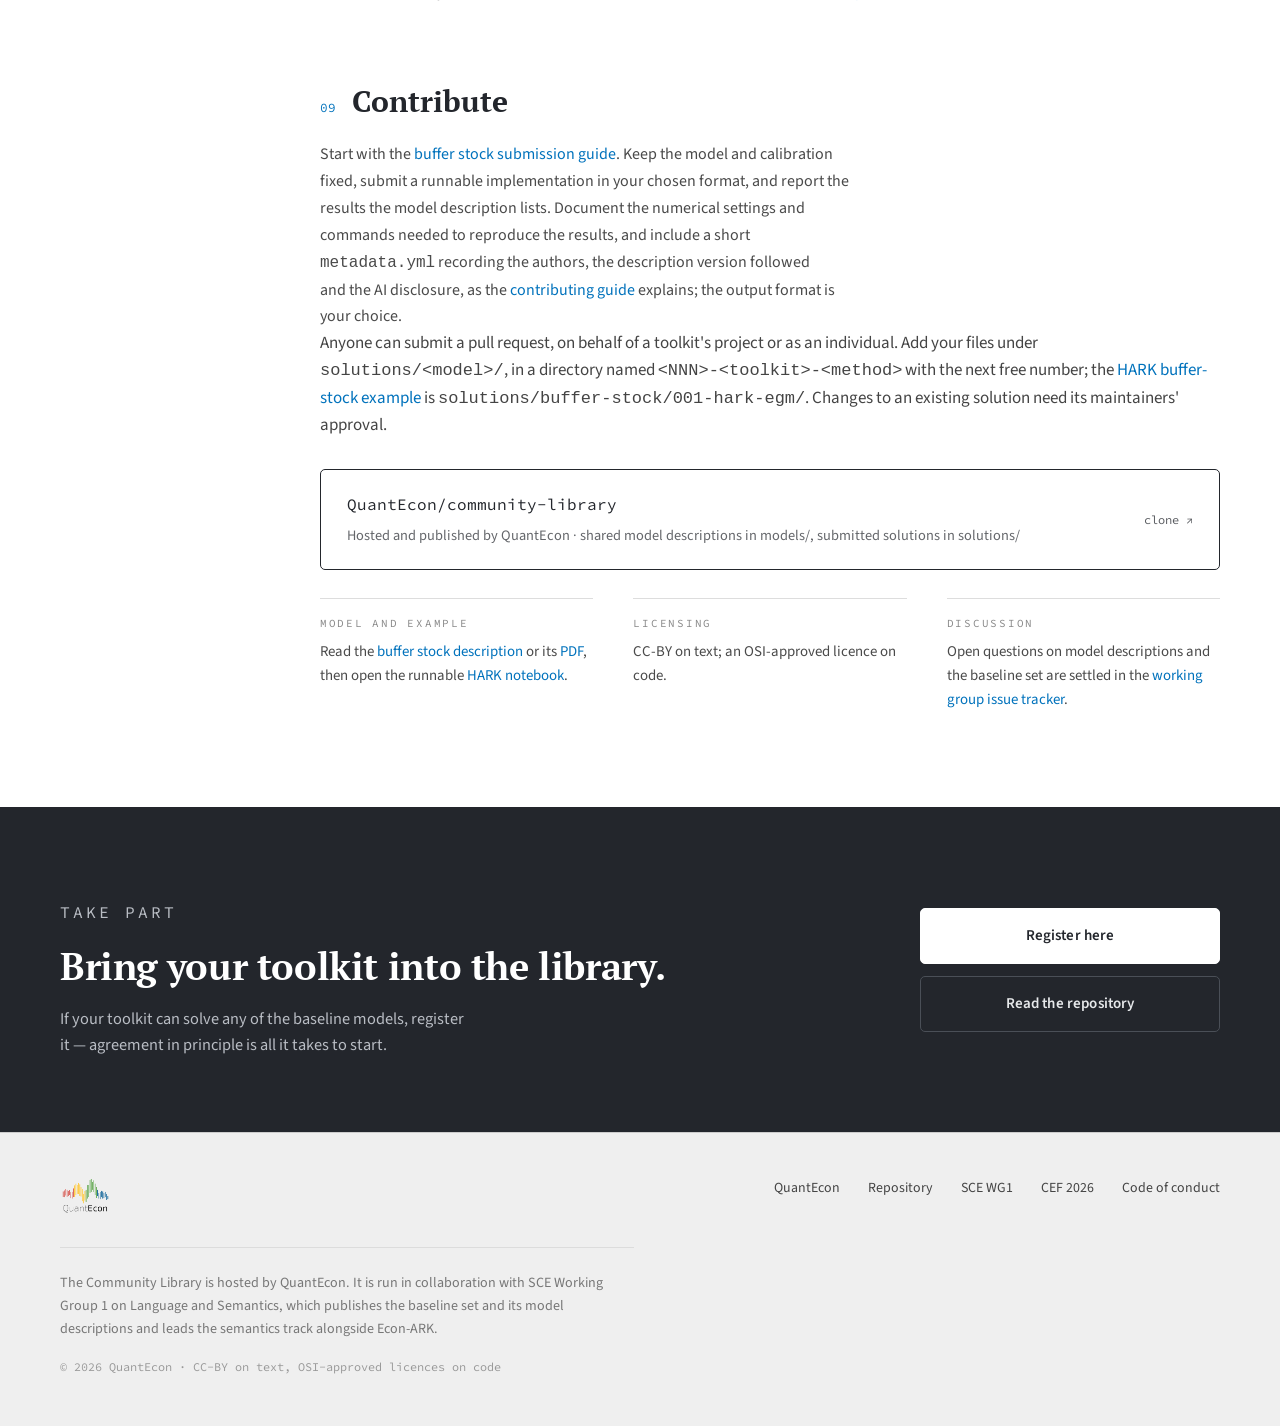
==== commit f4447e46: "Put a model description button under each model in the library table The table's right-hand column l" ====
--- a/docs/index.html
+++ b/docs/index.html
@@ -159,72 +159,72 @@
       <div class="models">
         <div class="models-head">
           <span class="eyebrow">Baseline set · v0 proposal</span>
-          <span class="eyebrow">Implementations · description</span>
+          <span class="eyebrow">Implementations</span>
         </div>
 
         <div class="model">
           <div class="model-name">
             <h3>Buffer-stock saving</h3>
             <p class="model-class">Consumption–saving under income risk</p>
+            <p class="model-description"><a class="btn btn-solid btn-small" href="models/buffer-stock/" data-model-description="buffer-stock" data-version="0.1">Model description · v0.1 draft</a> <a href="models/buffer-stock/model-description.pdf">Download PDF</a></p>
           </div>
           <div class="slots" aria-label="Three implementation slots: HARK, and two open">
             <a class="slot is-filled" href="https://github.com/QuantEcon/community-library/blob/main/solutions/buffer-stock/001-hark-egm/tutorial.ipynb" data-solution="solutions/buffer-stock/001-hark-egm" data-version="0.1" data-verified="false" title="001-hark-egm: HARK, by Econ-ARK (Akshay Shanker) · follows description v0.1 · AI level 3 of 4 · not yet verified">HARK · EGM · Econ-ARK · v0.1<span class="ai-level" data-level="3" role="img" aria-label="AI level 3 of 4"><i></i><i></i><i></i><i></i></span><span class="sr-only">, not yet verified</span></a>
             <span class="slot">open</span>
             <span class="slot">open</span>
           </div>
-          <div class="model-template"><a href="models/buffer-stock/" data-model-description="buffer-stock" data-version="0.1">description v0.1 ⟨draft⟩</a></div>
         </div>
 
         <div class="model">
           <div class="model-name">
             <h3>Aiyagari · Krusell–Smith</h3>
             <p class="model-class">Incomplete-markets heterogeneous agents</p>
+            <p class="model-description is-planned">Model description planned</p>
           </div>
           <div class="slots" aria-label="Three implementation slots, all open">
             <span class="slot">open</span>
             <span class="slot">open</span>
             <span class="slot">open</span>
           </div>
-          <div class="model-template">description ⟨planned⟩</div>
         </div>
 
         <div class="model">
           <div class="model-name">
             <h3>A two-asset HANK model</h3>
             <p class="model-class">Heterogeneous-agent New Keynesian</p>
+            <p class="model-description is-planned">Model description planned</p>
           </div>
           <div class="slots" aria-label="Three implementation slots, all open">
             <span class="slot">open</span>
             <span class="slot">open</span>
             <span class="slot">open</span>
           </div>
-          <div class="model-template">description ⟨planned⟩</div>
         </div>
 
         <div class="model">
           <div class="model-name">
             <h3>A small New Keynesian DSGE model</h3>
             <p class="model-class">Representative-agent DSGE</p>
+            <p class="model-description is-planned">Model description planned</p>
           </div>
           <div class="slots" aria-label="Three implementation slots, all open">
             <span class="slot">open</span>
             <span class="slot">open</span>
             <span class="slot">open</span>
           </div>
-          <div class="model-template">description ⟨planned⟩</div>
         </div>
 
         <div class="model">
           <div class="model-name">
             <h3>A baseline agent-based macro model</h3>
             <p class="model-class">Macro from interacting heterogeneous agents</p>
+            <p class="model-description is-planned">Model description planned</p>
           </div>
           <div class="slots" aria-label="Three implementation slots, all open">
             <span class="slot">open</span>
             <span class="slot">open</span>
             <span class="slot">open</span>
           </div>
-          <div class="model-template">description ⟨planned⟩</div>
         </div>
 
         <a class="models-cta" href="https://github.com/econ-ark/sce-wg-1/issues/new?template=model-family.yml">
--- a/docs/site.css
+++ b/docs/site.css
@@ -447,6 +447,7 @@
 /* 02 · The library --------------------------------------------------------- */
 
 .models {
+  container-type: inline-size;
   margin-top: 34px;
   border: 1px solid var(--line);
   border-radius: 5px;
@@ -488,7 +489,7 @@
 /* Slots share the row and wrap among themselves as solutions arrive,
    rather than pushing the description column onto a line of its own. */
 .slots {
-  flex: 1 1 220px;
+  flex: 1 1 260px;
   min-width: 0;
   display: flex;
   flex-wrap: wrap;
@@ -496,6 +497,7 @@
   gap: 8px;
 }
 .slot {
+  white-space: nowrap;
   border: 1px dashed #c9c9c9;
   border-radius: 4px;
   padding: 5px 11px;
@@ -514,13 +516,22 @@
 a.slot.is-filled:visited { color: var(--qe-blue); }
 a.slot.is-filled:hover { background: var(--qe-blue); color: #fff; text-decoration: none; }
 
-.model-template {
-  flex: 0 0 190px;
-  text-align: right;
+/* Where to get each model's description: a button to its page and the PDF
+   beside it, or a note while the description is planned. */
+.model-description {
+  margin-top: 14px;
+  display: flex;
+  flex-wrap: wrap;
+  align-items: center;
+  gap: 8px 16px;
+  font-size: .87rem;
+}
+.model-description.is-planned {
   font-family: var(--mono);
   font-size: .72rem;
   color: var(--dim);
 }
+.btn-small { padding: 7px 14px; font-size: .84rem; }
 
 .models-cta {
   display: flex;
@@ -1053,12 +1064,17 @@
   .fact + .fact { border-top: 1px solid #eaeaea; }
 
   .model { gap: 16px; }
-  .slots { justify-content: flex-start; }
-  .model-template { flex: 0 0 auto; text-align: left; }
 
   .cta { padding: 56px 0; }
   .cta .wrap { gap: 32px; }
   .cta-actions { flex: 1 1 100%; }
+}
+
+/* Below this table width the slots move under the model's name (300px for the
+   name, 260px for the slots, the gap and the row's padding), so they line up
+   with it. It is the table's width, not the window's, that decides. */
+@container (max-width: 639px) {
+  .slots { justify-content: flex-start; }
 }
 
 @media (max-width: 480px) {
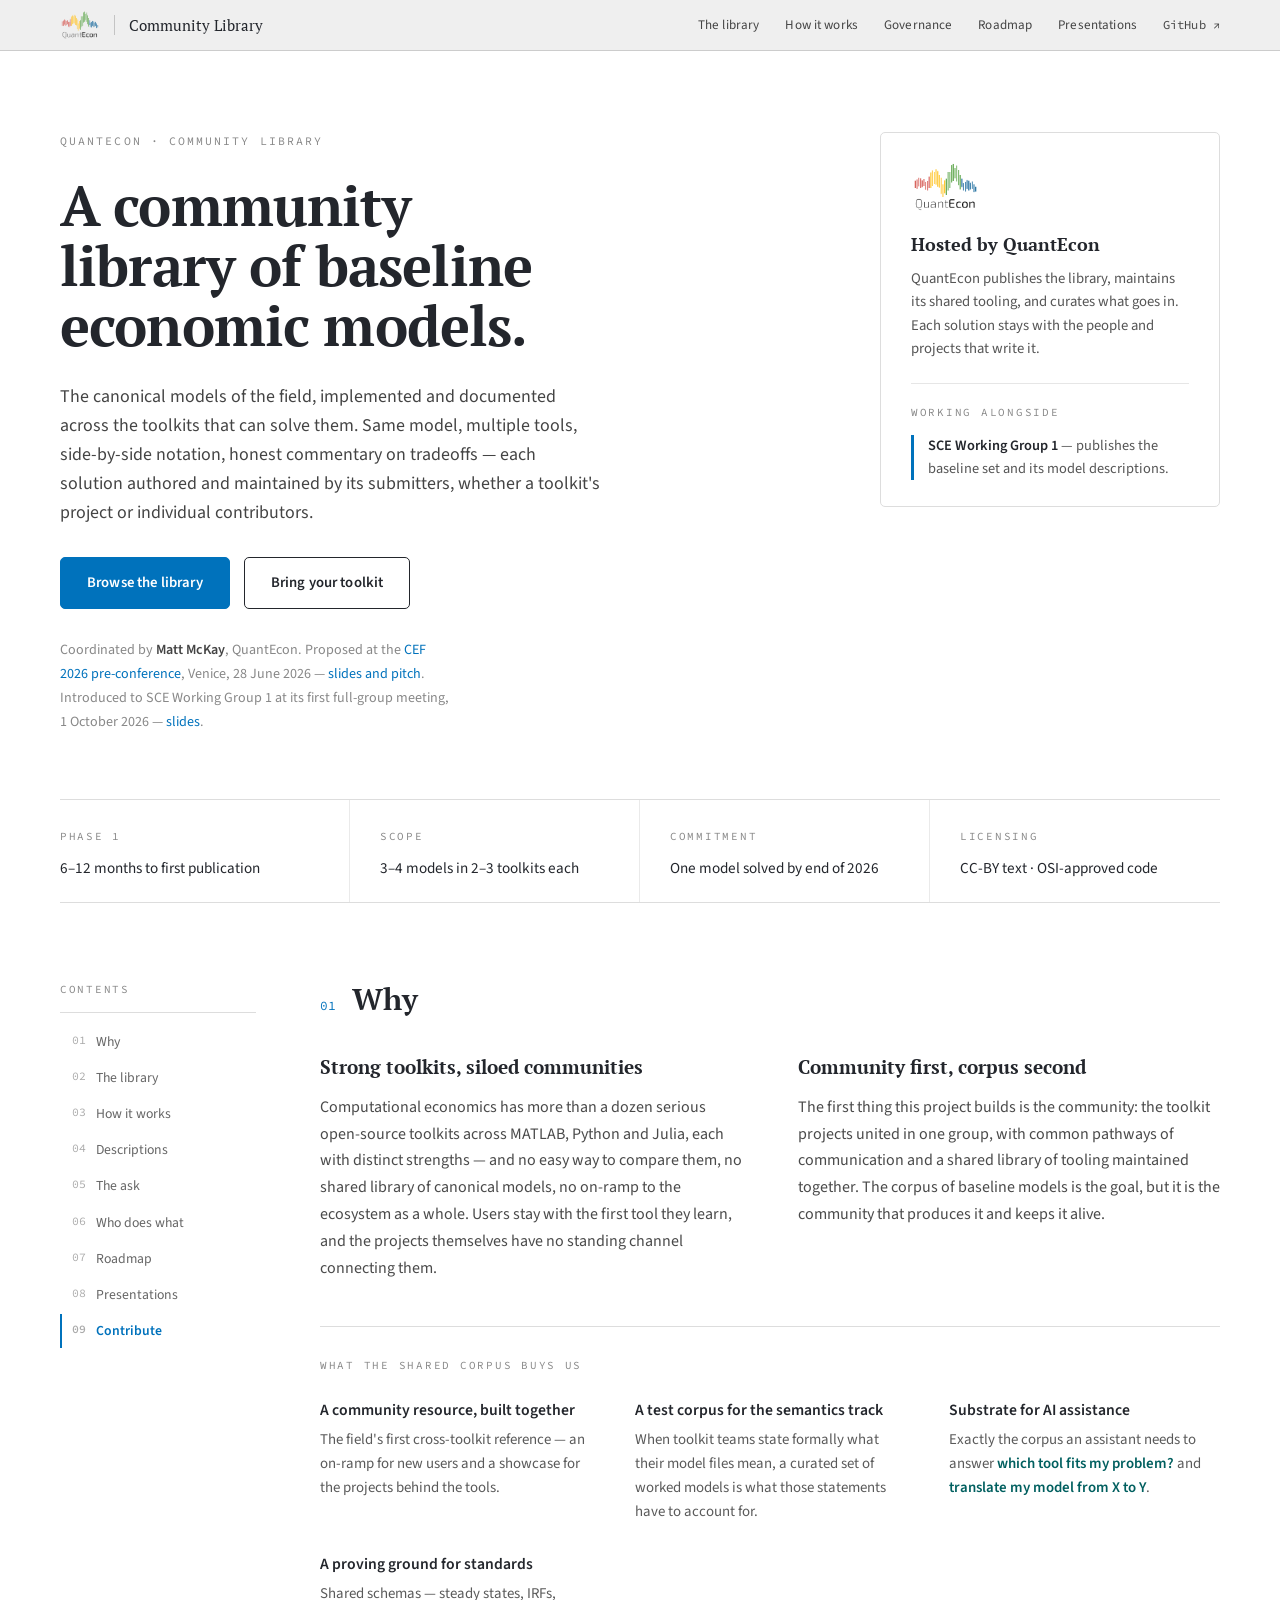
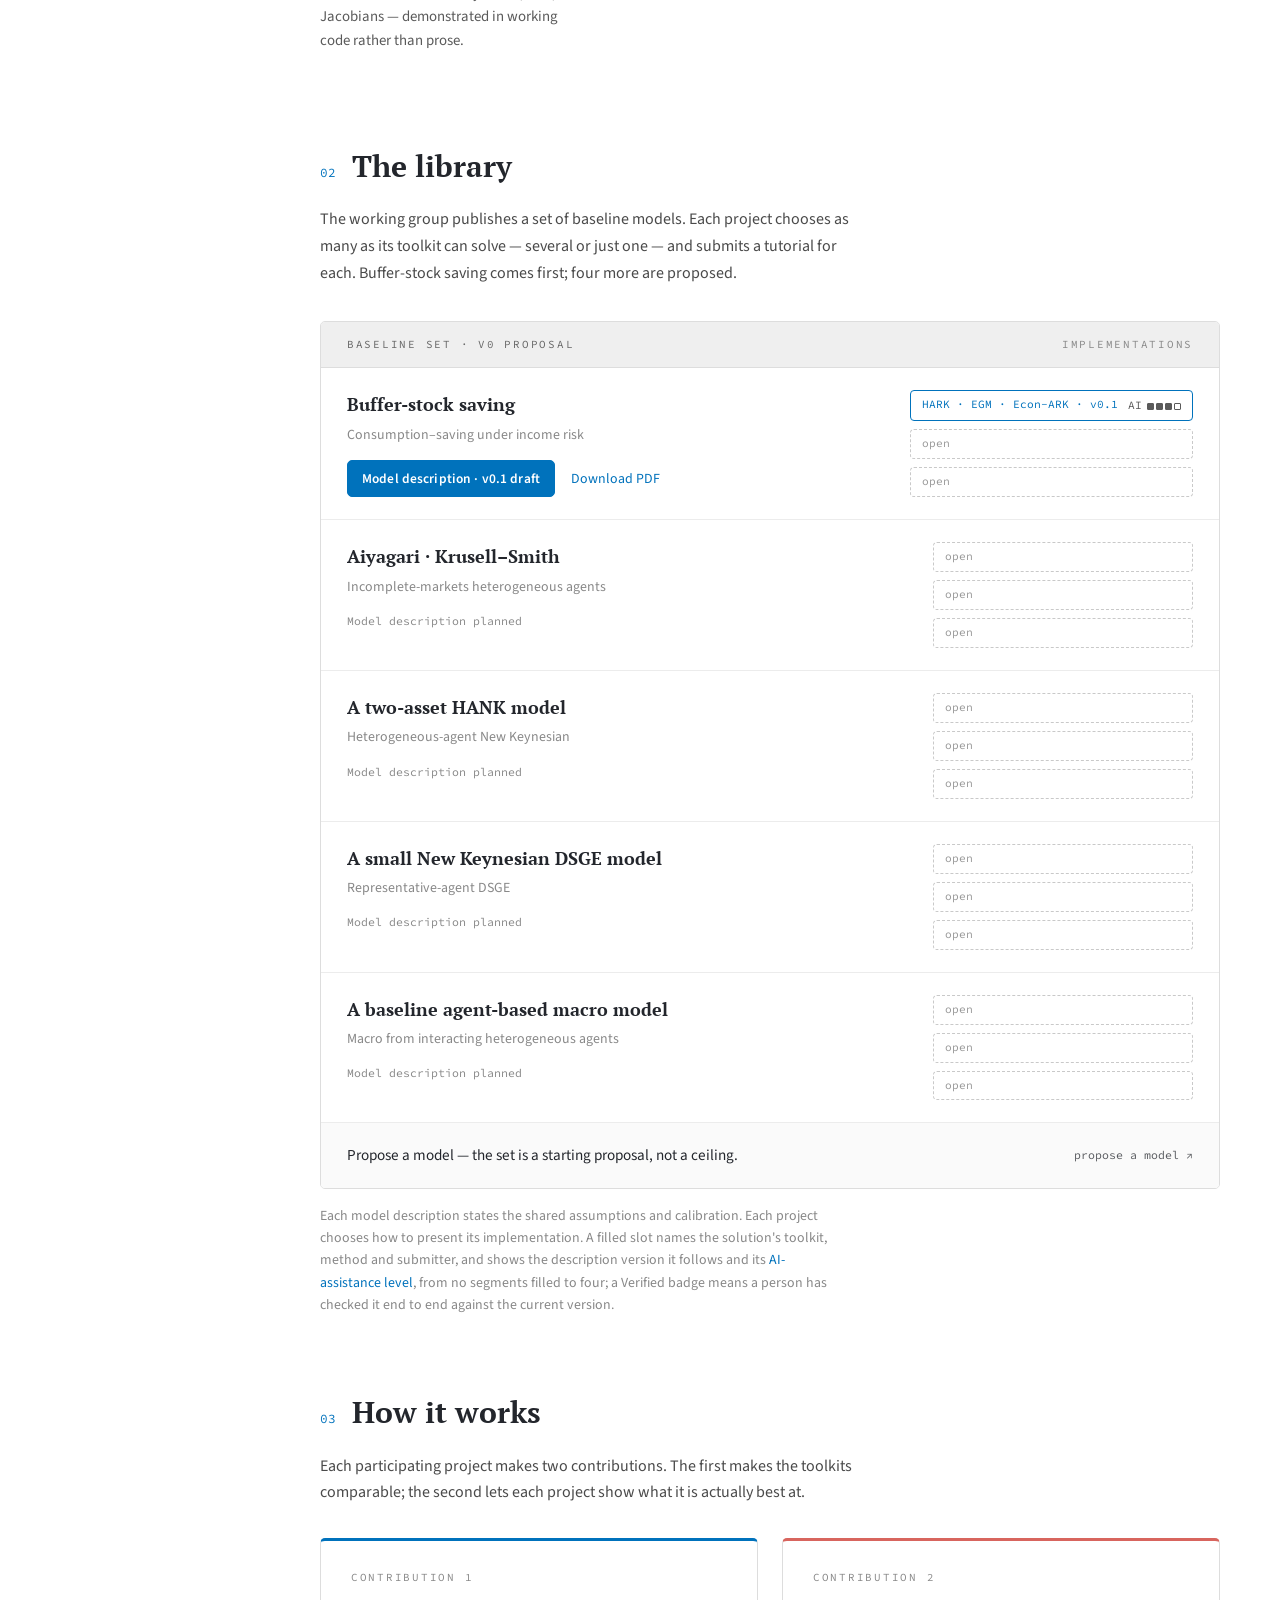
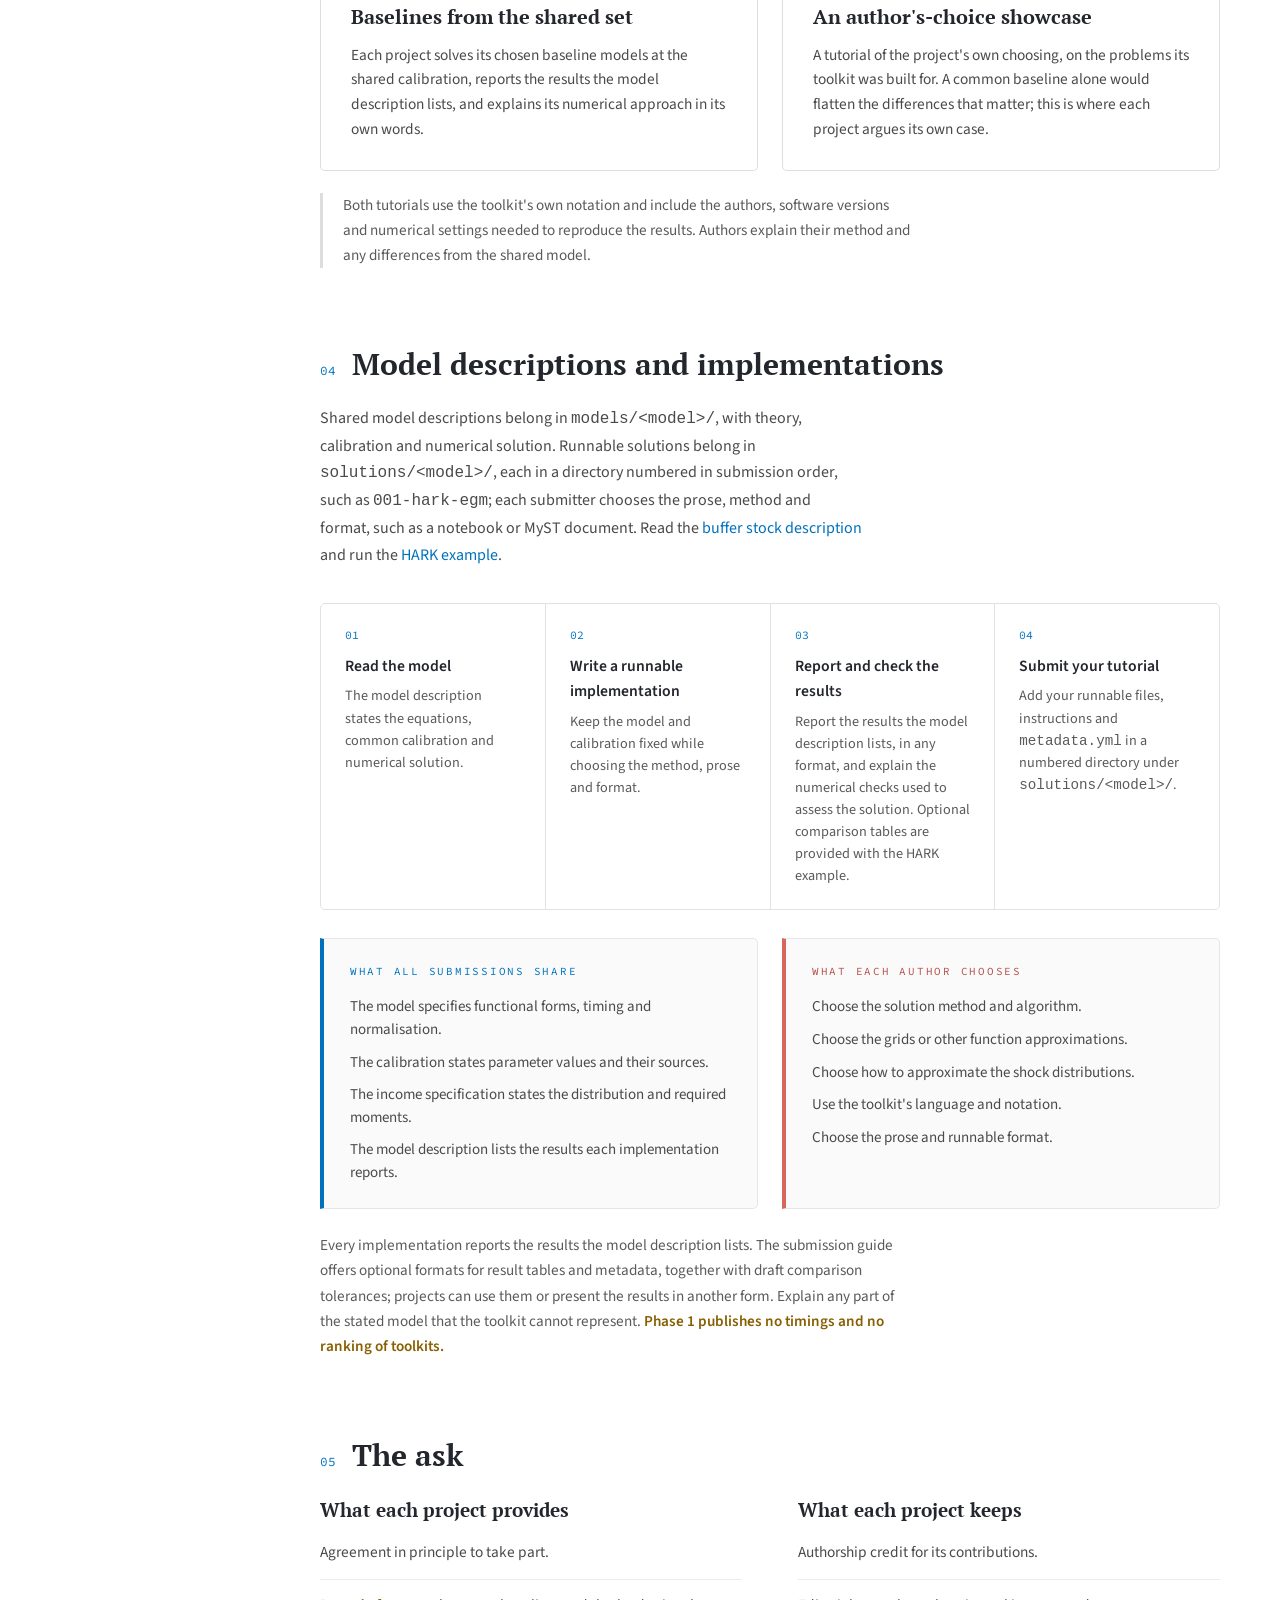
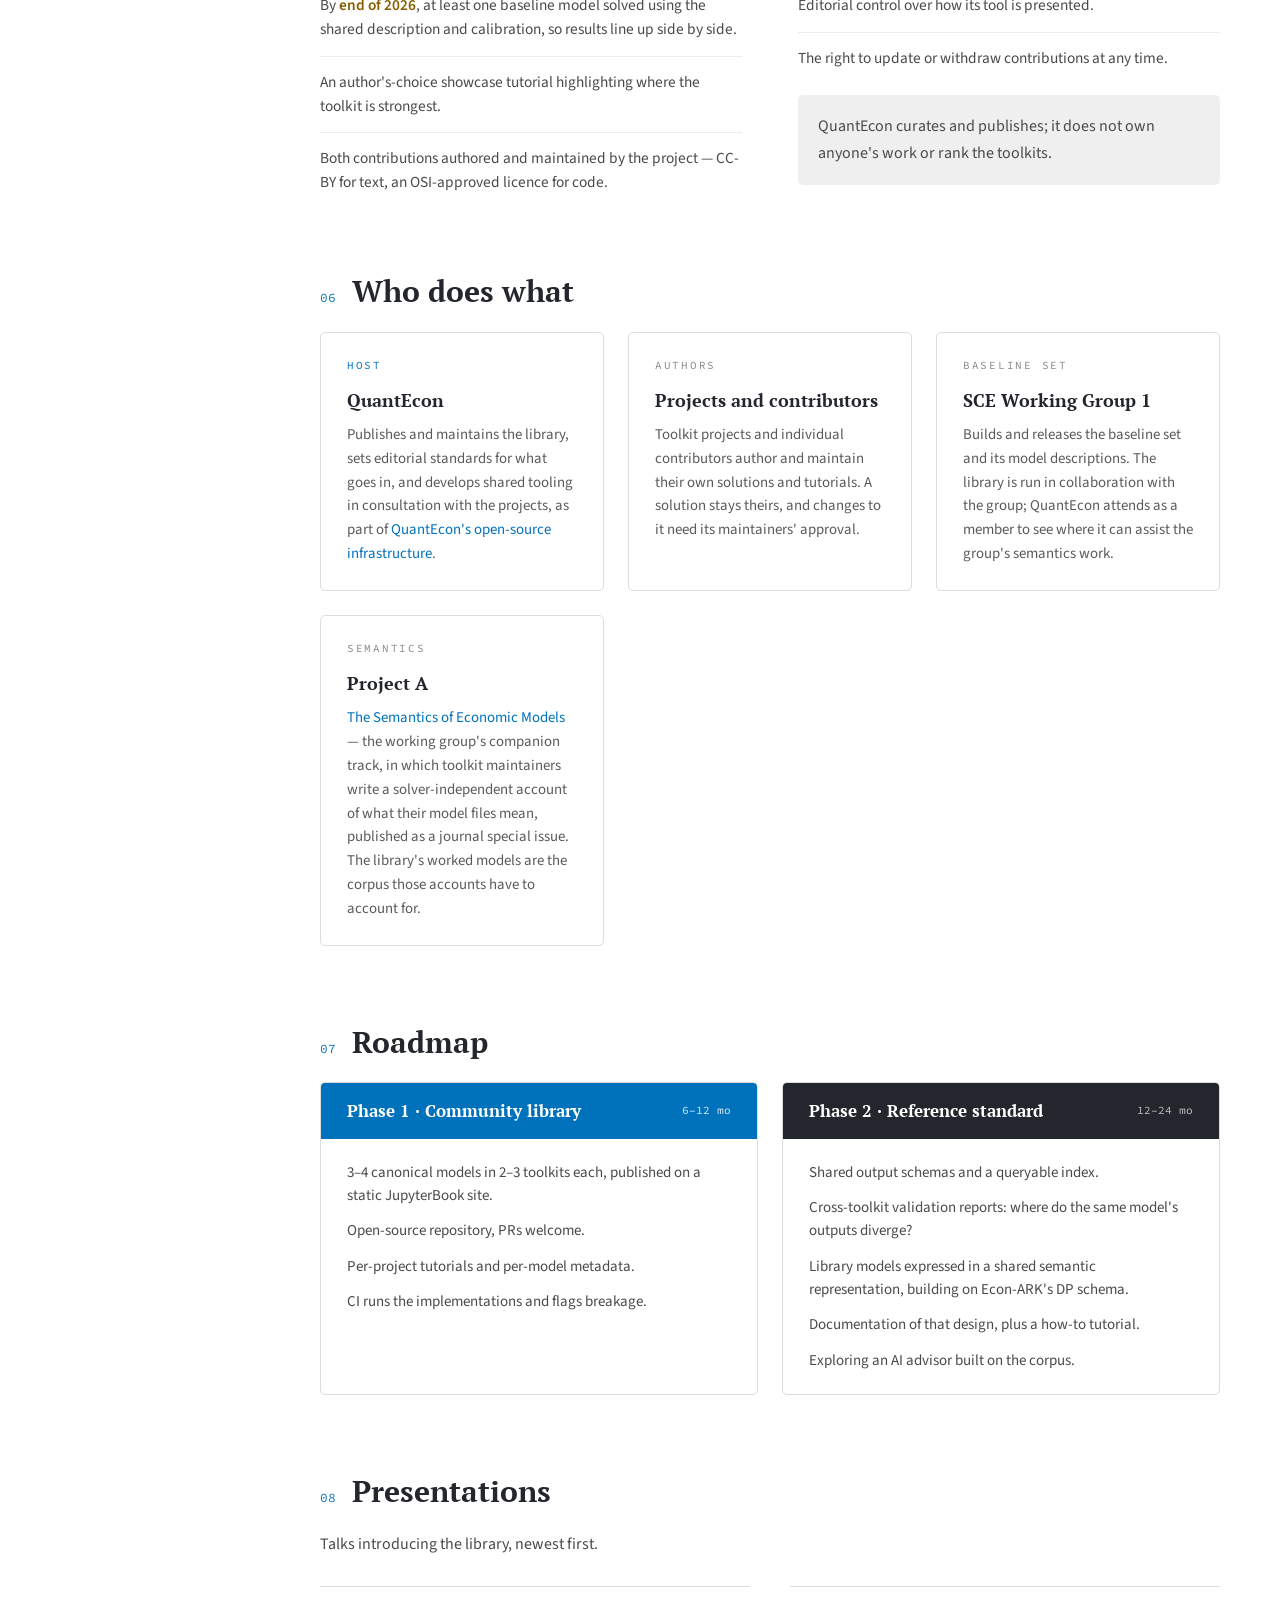
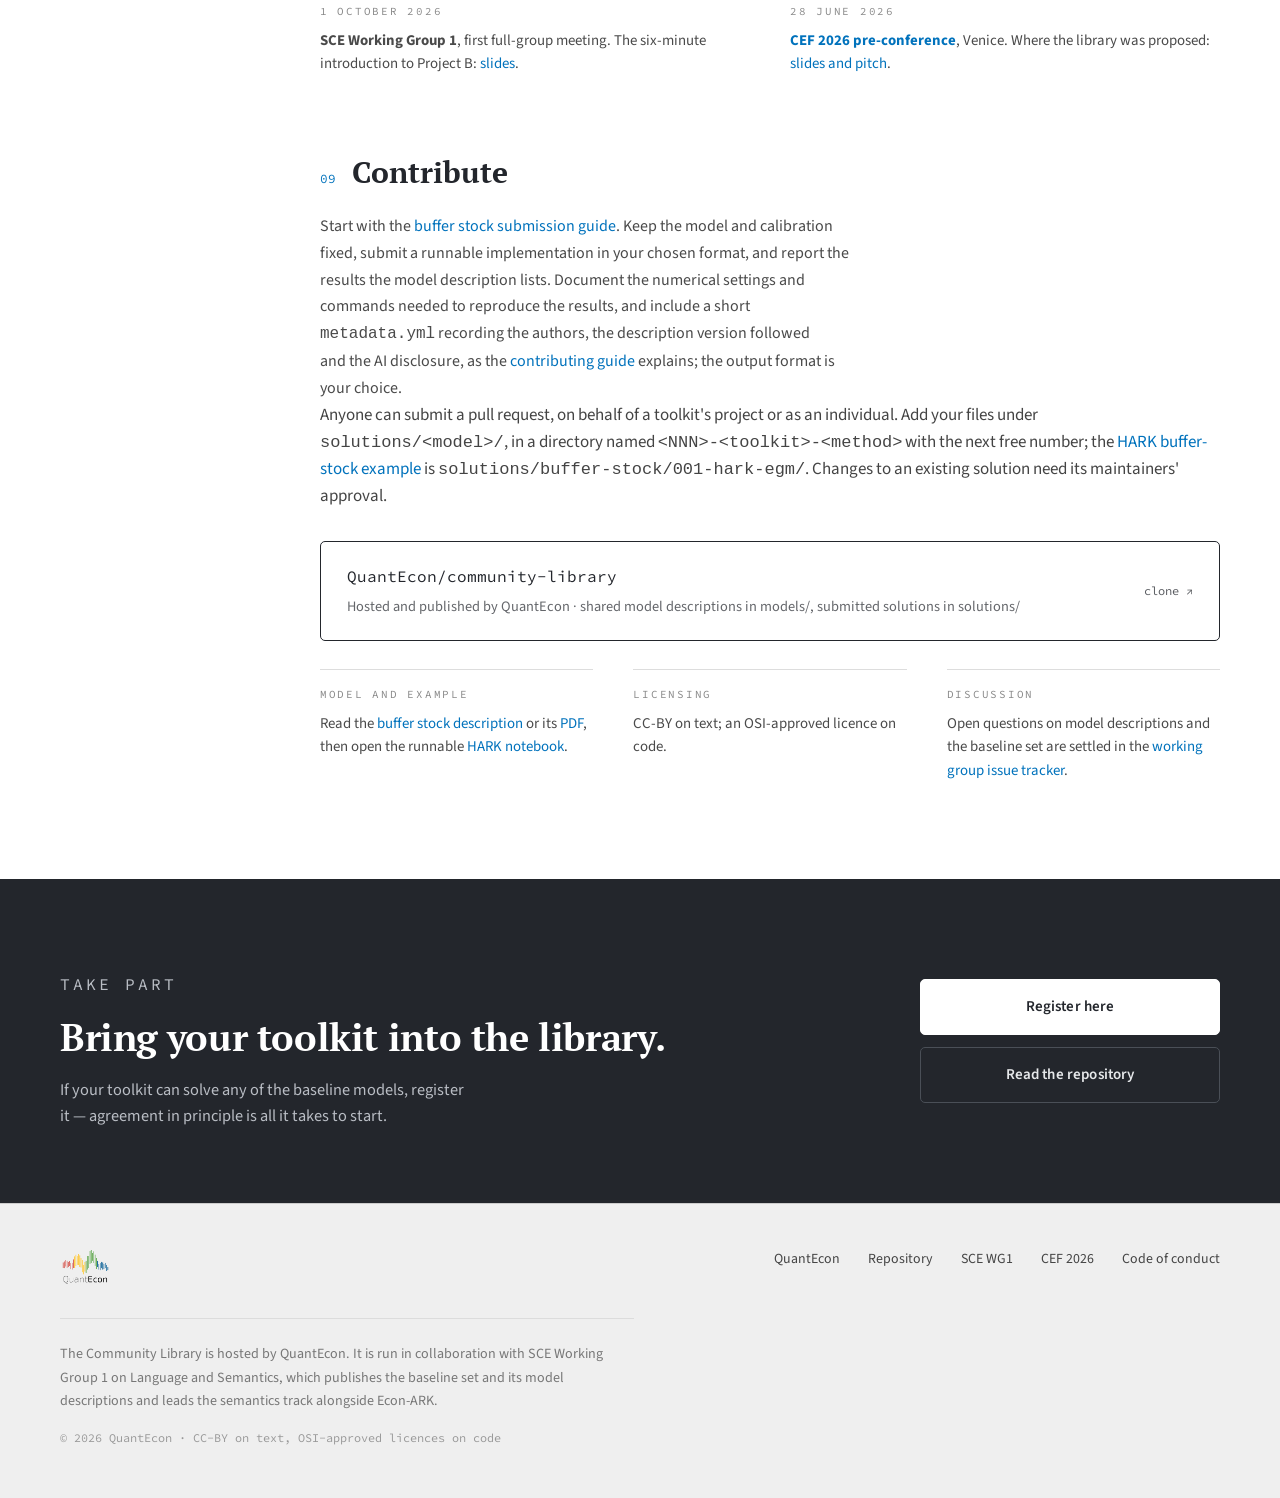
==== commit e7e91085: "Show a Verified badge on verified solutions and descriptions Once a person has verified a solution, " ====
--- a/docs/index.html
+++ b/docs/index.html
@@ -166,7 +166,7 @@
           <div class="model-name">
             <h3>Buffer-stock saving</h3>
             <p class="model-class">Consumption–saving under income risk</p>
-            <p class="model-description"><a class="btn btn-solid btn-small" href="models/buffer-stock/" data-model-description="buffer-stock" data-version="0.1">Model description · v0.1 draft</a> <a href="models/buffer-stock/model-description.pdf">Download PDF</a></p>
+            <p class="model-description"><a class="btn btn-solid btn-small" href="models/buffer-stock/" data-model-description="buffer-stock" data-version="0.1" data-verified="false">Model description · v0.1 draft</a> <a href="models/buffer-stock/model-description.pdf">Download PDF</a></p>
           </div>
           <div class="slots" aria-label="Three implementation slots: HARK, and two open">
             <a class="slot is-filled" href="https://github.com/QuantEcon/community-library/blob/main/solutions/buffer-stock/001-hark-egm/tutorial.ipynb" data-solution="solutions/buffer-stock/001-hark-egm" data-version="0.1" data-verified="false" title="001-hark-egm: HARK, by Econ-ARK (Akshay Shanker) · follows description v0.1 · AI level 3 of 4 · not yet verified">HARK · EGM · Econ-ARK · v0.1<span class="ai-level" data-level="3" role="img" aria-label="AI level 3 of 4"><i></i><i></i><i></i><i></i></span><span class="sr-only">, not yet verified</span></a>
@@ -232,7 +232,7 @@
           <span class="go">propose a model ↗</span>
         </a>
       </div>
-      <p class="footnote">Each model description states the shared assumptions and calibration. Each project chooses how to present its implementation. A filled slot names the solution's toolkit, method and submitter, and shows the description version it follows and its <a href="https://github.com/QuantEcon/community-library/blob/main/CONTRIBUTING.md#ai-disclosure-and-verification">AI-assistance level</a>, from no segments filled to four; a check mark means a person has verified it.</p>
+      <p class="footnote">Each model description states the shared assumptions and calibration. Each project chooses how to present its implementation. A filled slot names the solution's toolkit, method and submitter, and shows the description version it follows and its <a href="https://github.com/QuantEcon/community-library/blob/main/CONTRIBUTING.md#ai-disclosure-and-verification">AI-assistance level</a>, from no segments filled to four; a Verified badge means a person has checked it end to end against the current version.</p>
     </section>
 
     <section class="section" id="how" data-spy="how">
--- a/docs/site.css
+++ b/docs/site.css
@@ -447,7 +447,6 @@
 /* 02 · The library --------------------------------------------------------- */
 
 .models {
-  container-type: inline-size;
   margin-top: 34px;
   border: 1px solid var(--line);
   border-radius: 5px;
@@ -467,7 +466,7 @@
 
 .model {
   display: flex;
-  align-items: center;
+  align-items: flex-start;
   gap: 28px;
   flex-wrap: wrap;
   padding: 22px 26px;
@@ -486,14 +485,14 @@
 }
 .model-class { margin-top: 4px; font-size: .87rem; color: var(--dim); }
 
-/* Slots share the row and wrap among themselves as solutions arrive,
-   rather than pushing the description column onto a line of its own. */
+/* One slot per line, filled ones first and open ones below, in a column of
+   equal-width boxes that lines up from row to row. On a narrow table the
+   column moves under the model's name. */
 .slots {
-  flex: 1 1 260px;
-  min-width: 0;
-  display: flex;
-  flex-wrap: wrap;
-  justify-content: flex-end;
+  flex: 0 0 auto;
+  min-width: 260px;
+  display: flex;
+  flex-direction: column;
   gap: 8px;
 }
 .slot {
@@ -907,11 +906,36 @@
 .ai-level[data-level="3"] i:nth-child(-n+3),
 .ai-level[data-level="4"] i { background: var(--ai-ink); }
 
-.slot .ai-level { margin-left: 6px; }
+/* In a slot the segments carry their own "AI" label, in the bar's colour. */
+.slot .ai-level { margin-left: 10px; align-items: center; }
+.slot .ai-level::before {
+  content: "AI";
+  margin-right: 3px;
+  color: var(--ai-ink);
+  letter-spacing: .02em;
+}
 .slot .ai-level i { width: 7px; height: 7px; }
 a.slot.is-filled:hover .ai-level { --ai-ink: #fff; }
-/* A verified implementation's slot ends in a check mark. */
-.slot-check { margin-left: 5px; }
+/* Once a person has verified a solution or a description against its current
+   version, it carries a "Verified" badge: the slot's or the button's own
+   colours, inverted. tools/check_metadata.py keeps data-verified in step with
+   the records. */
+.slot[data-verified="true"]::after,
+[data-model-description][data-verified="true"]::after {
+  content: "✓ Verified";
+  display: inline-block;
+  margin-left: 10px;
+  padding: 1px 7px;
+  border-radius: 3px;
+  font-family: var(--sans);
+  font-size: .72rem;
+  font-weight: 600;
+  letter-spacing: .02em;
+  vertical-align: 1px;
+}
+.slot[data-verified="true"]::after { background: var(--qe-blue); color: #fff; }
+a.slot[data-verified="true"]:hover::after { background: #fff; color: var(--qe-blue); }
+[data-model-description][data-verified="true"]::after { background: #fff; color: var(--qe-blue); }
 
 /* Read by screen readers, not shown. */
 .sr-only {
@@ -1070,13 +1094,6 @@
   .cta-actions { flex: 1 1 100%; }
 }
 
-/* Below this table width the slots move under the model's name (300px for the
-   name, 260px for the slots, the gap and the row's padding), so they line up
-   with it. It is the table's width, not the window's, that decides. */
-@container (max-width: 639px) {
-  .slots { justify-content: flex-start; }
-}
-
 @media (max-width: 480px) {
   /* Below this the brand and the repository link stop fitting the 50px bar
      side by side at the wider gutter — tightened rather than dropped, so the
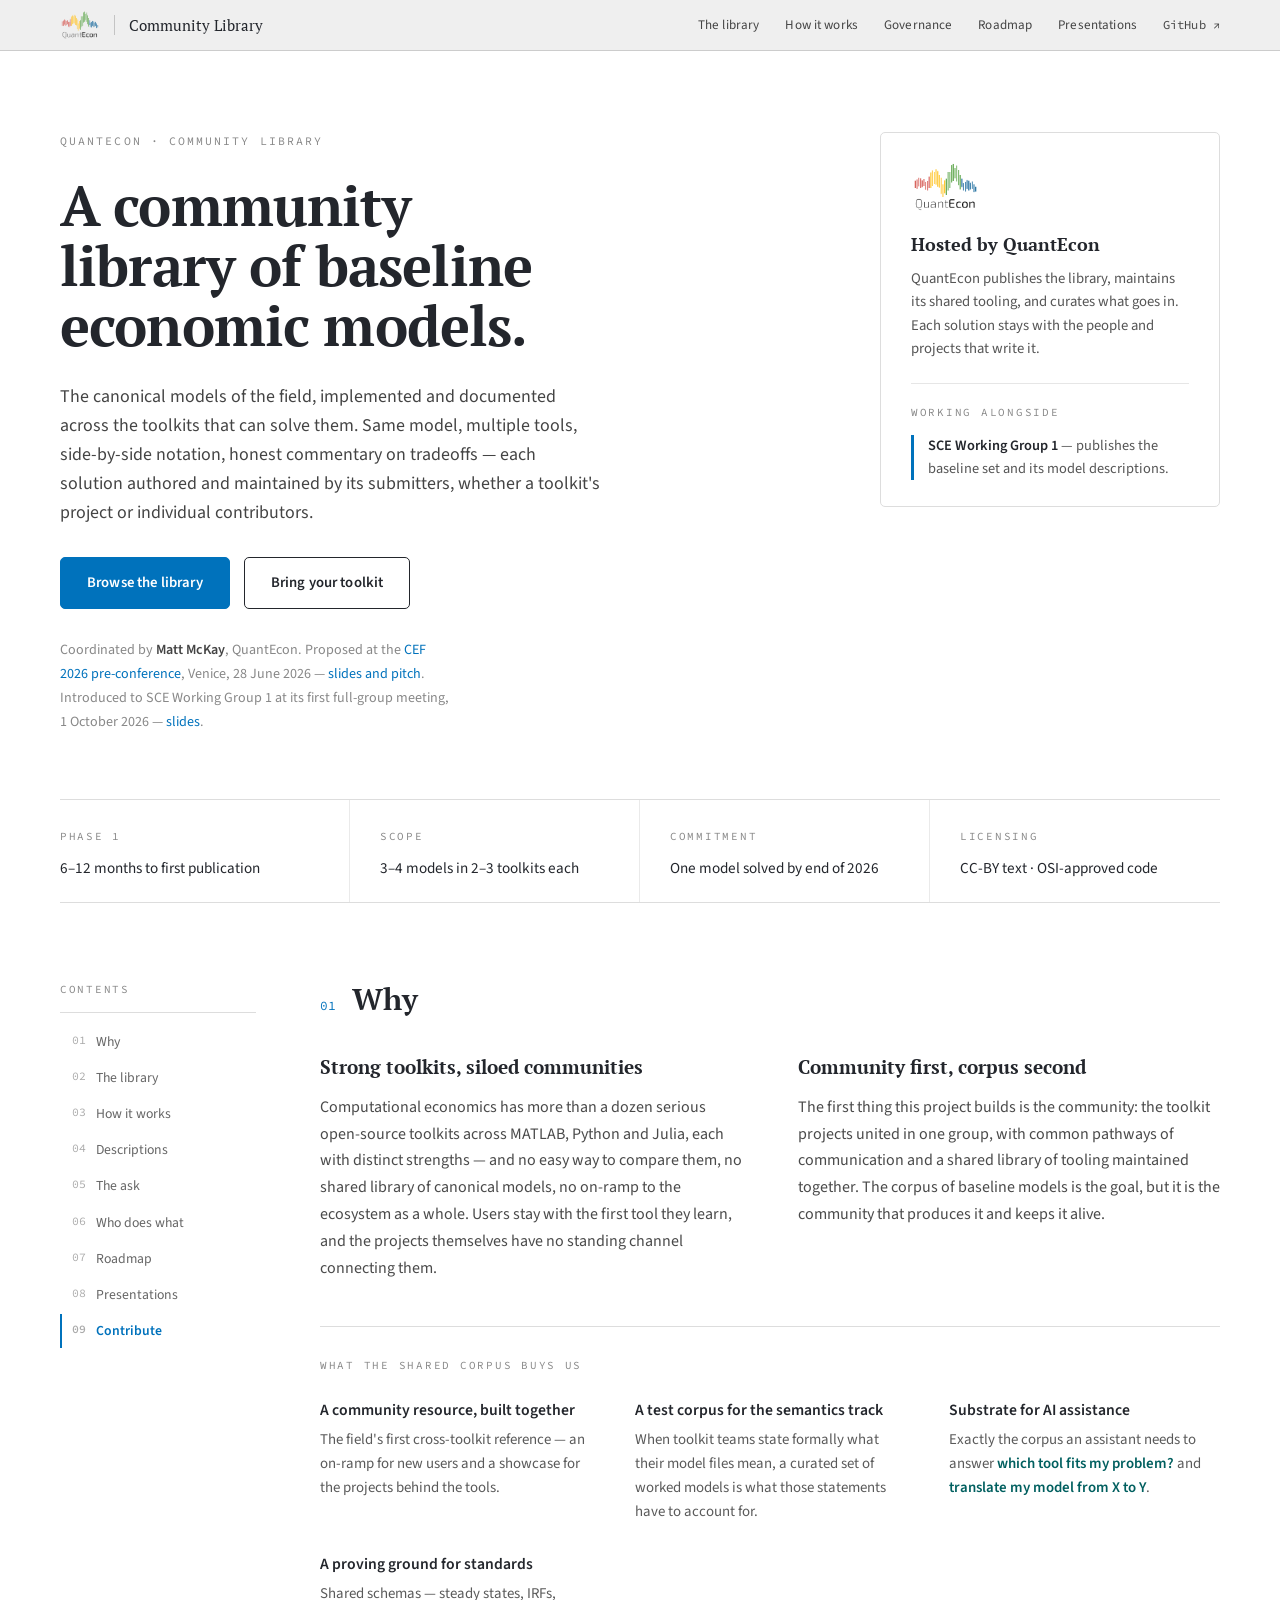
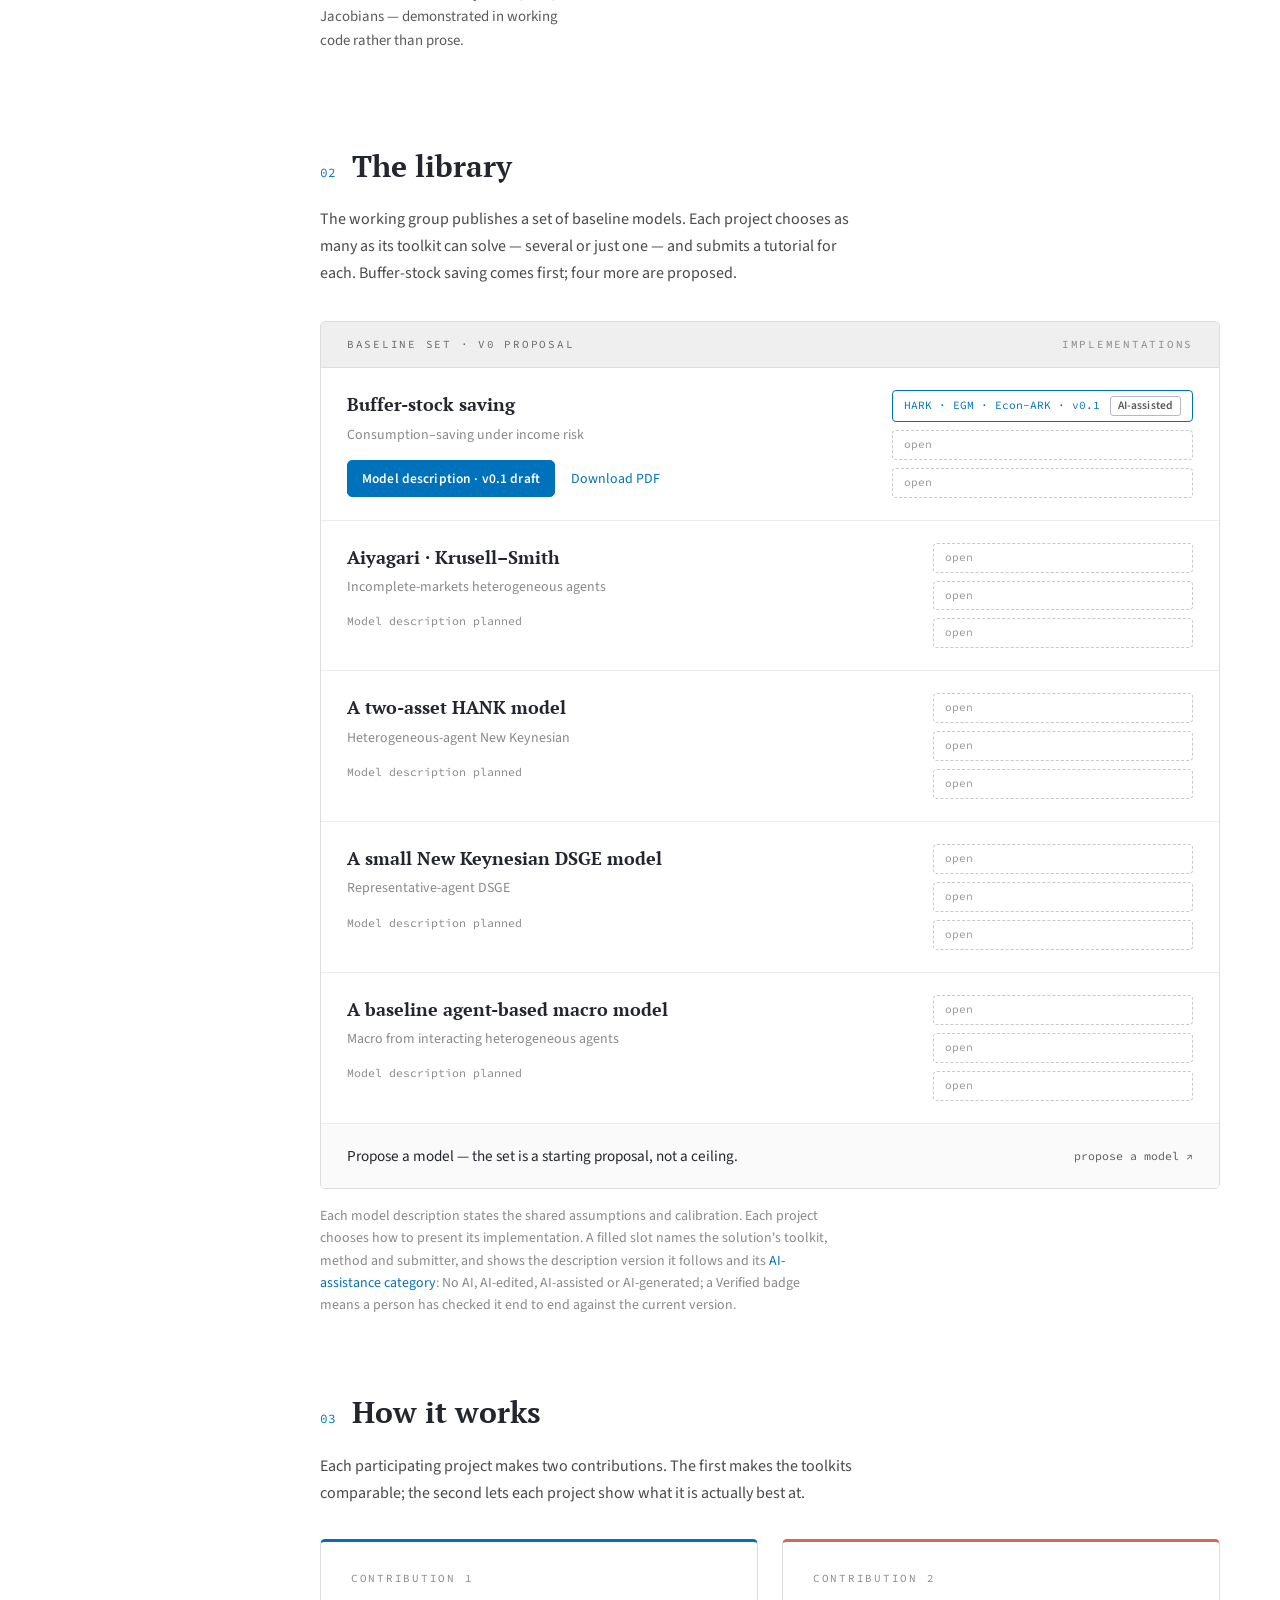
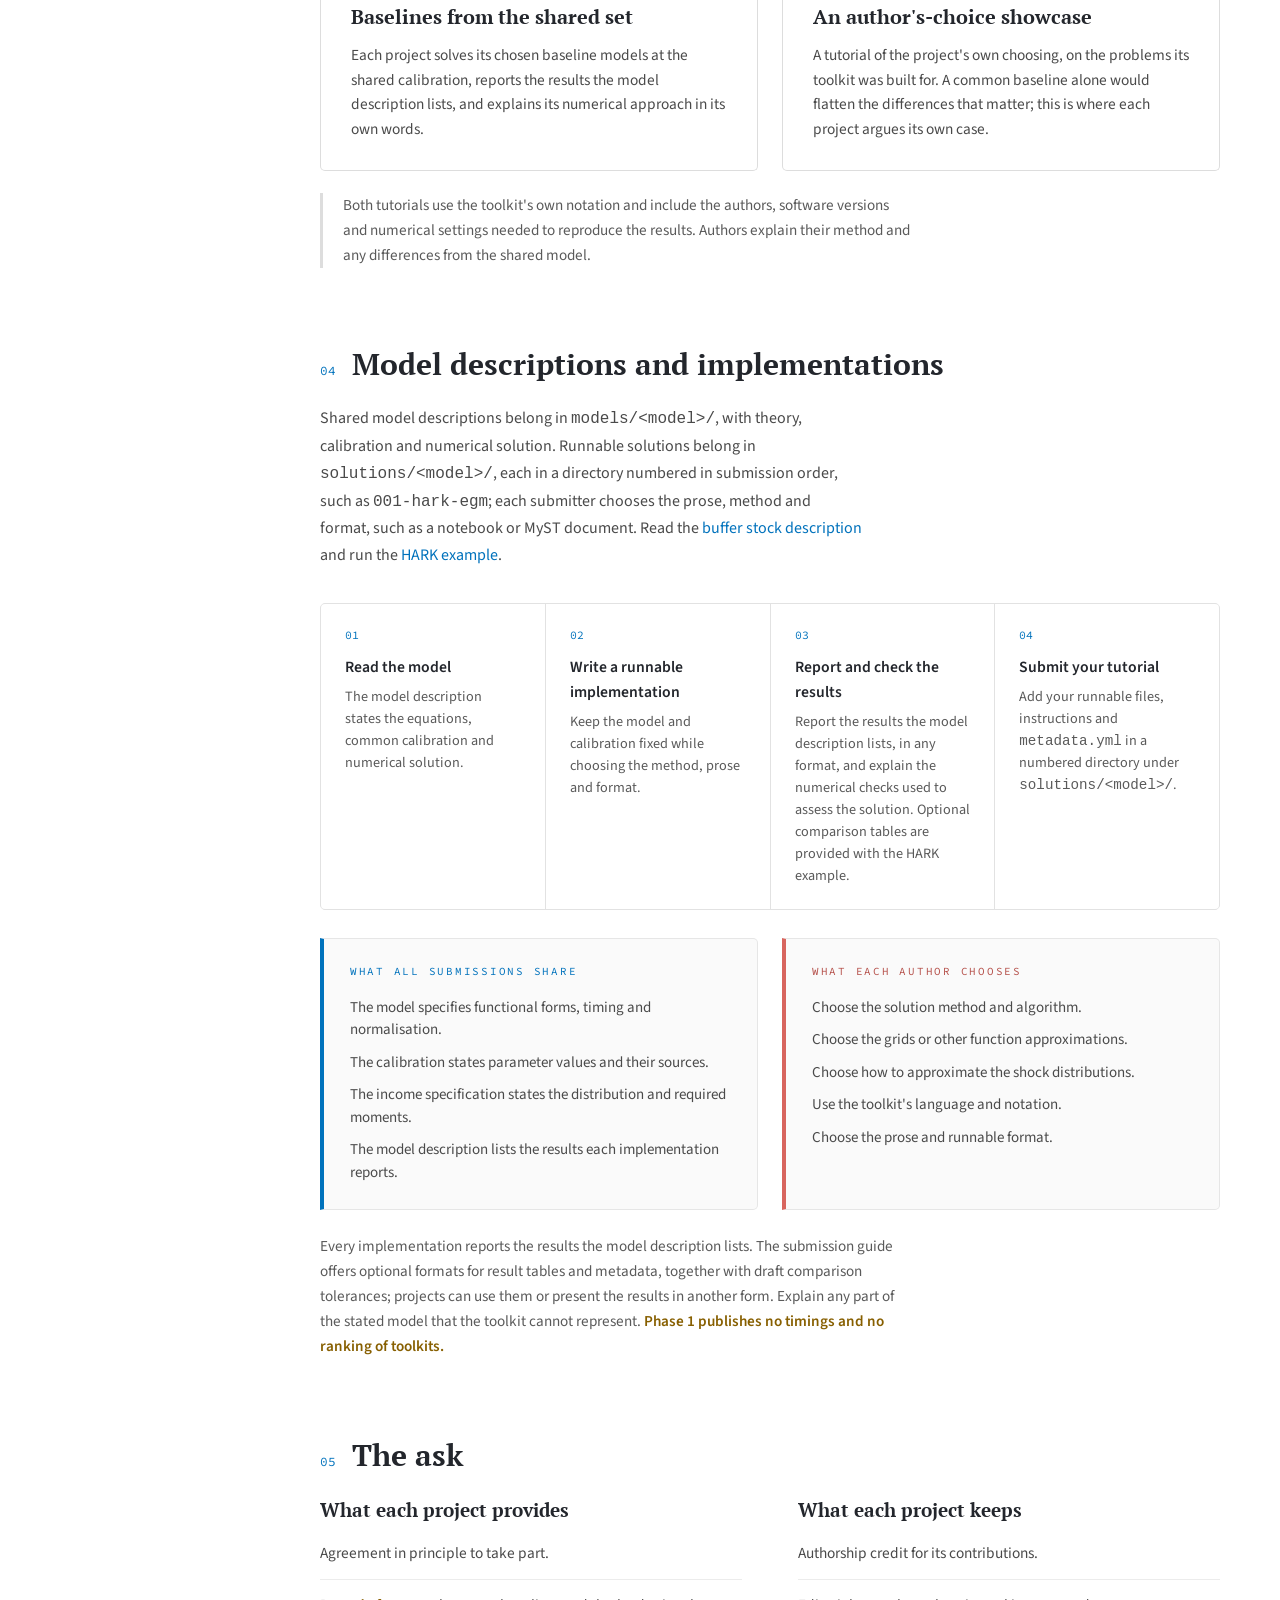
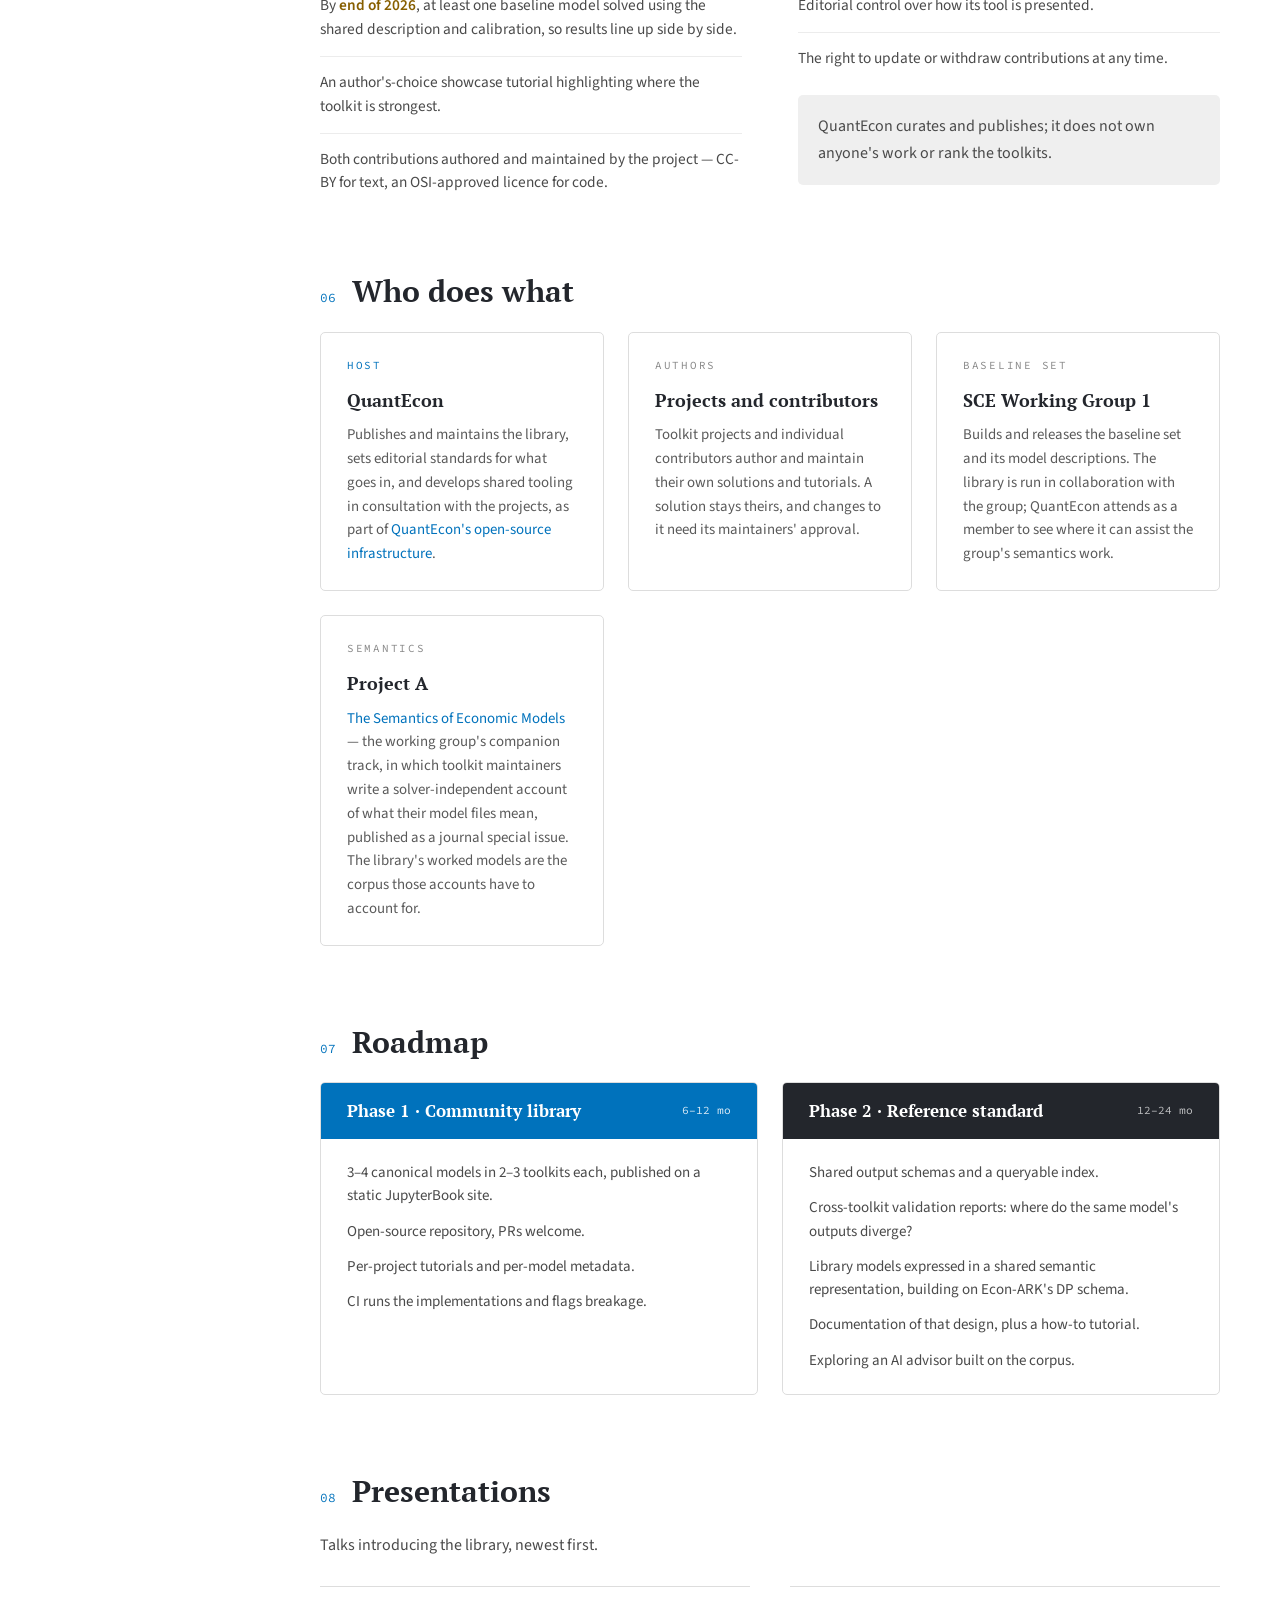
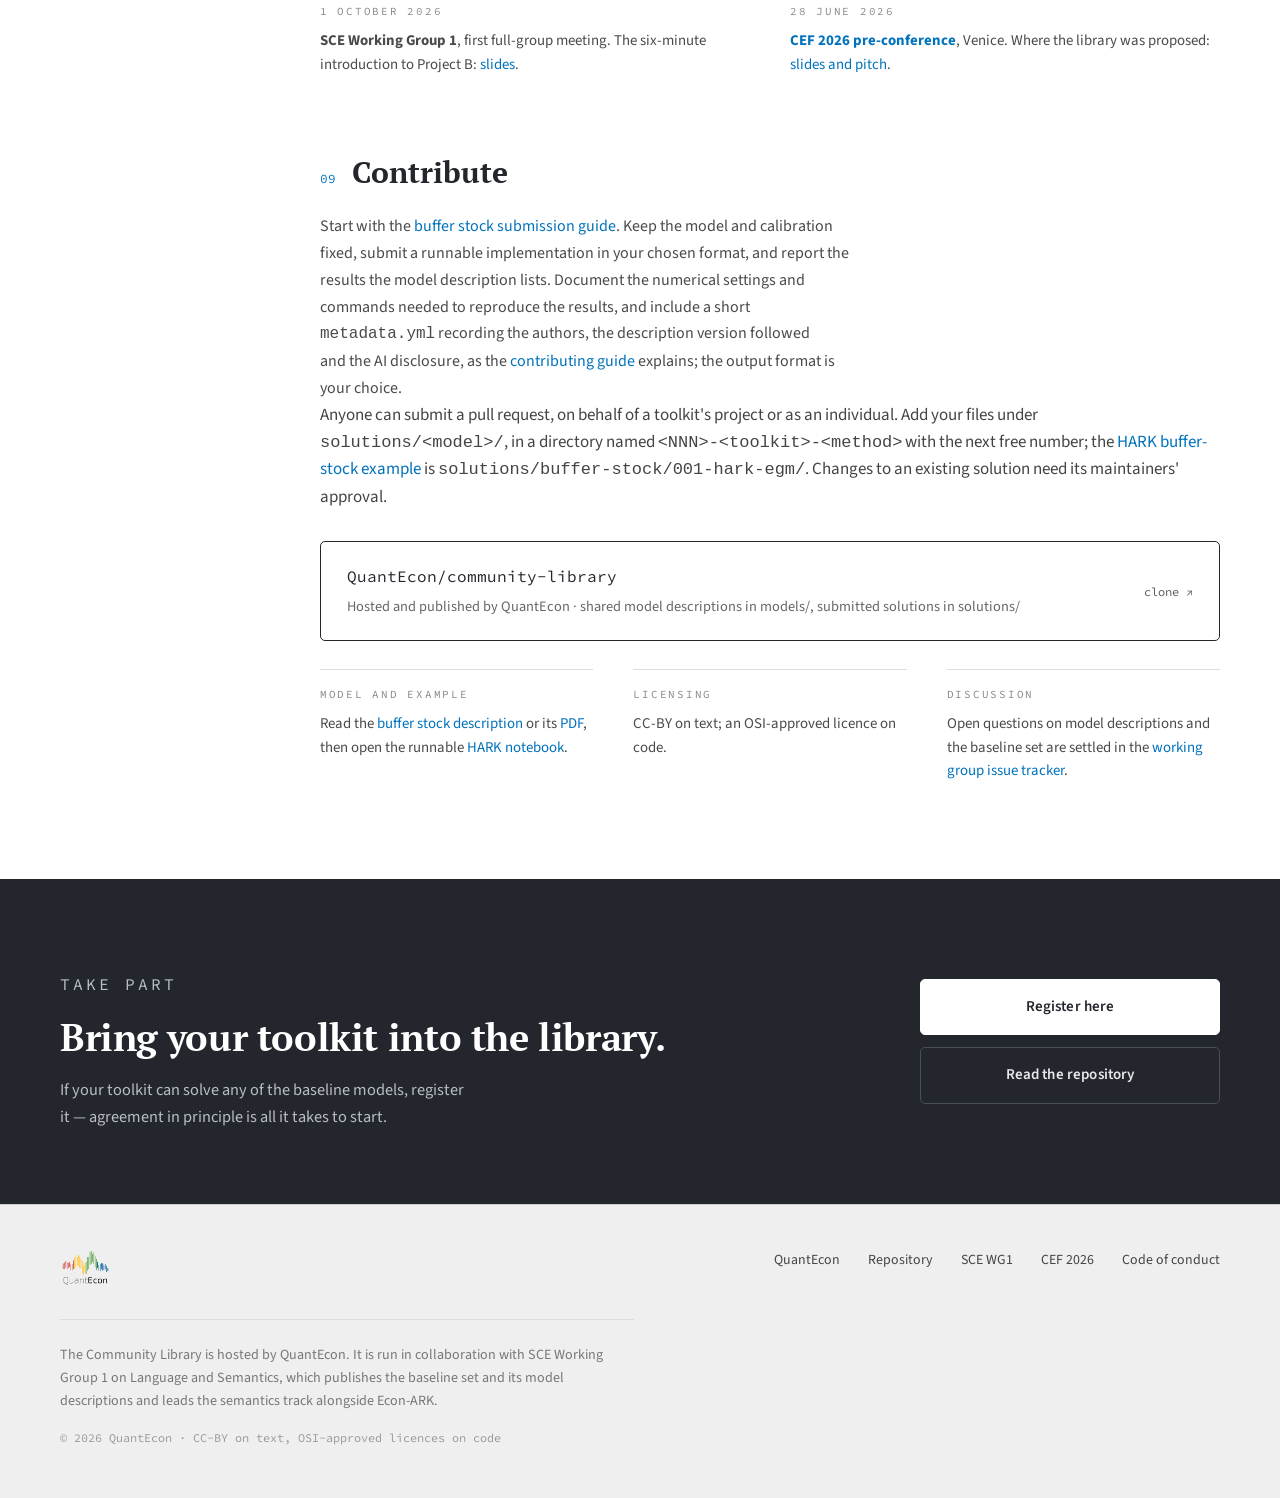
==== commit 7ee8f9c6: "Show AI assistance as a named category, with its position on the description The four filled segment" ====
--- a/docs/index.html
+++ b/docs/index.html
@@ -169,7 +169,7 @@
             <p class="model-description"><a class="btn btn-solid btn-small" href="models/buffer-stock/" data-model-description="buffer-stock" data-version="0.1" data-verified="false">Model description · v0.1 draft</a> <a href="models/buffer-stock/model-description.pdf">Download PDF</a></p>
           </div>
           <div class="slots" aria-label="Three implementation slots: HARK, and two open">
-            <a class="slot is-filled" href="https://github.com/QuantEcon/community-library/blob/main/solutions/buffer-stock/001-hark-egm/tutorial.ipynb" data-solution="solutions/buffer-stock/001-hark-egm" data-version="0.1" data-verified="false" title="001-hark-egm: HARK, by Econ-ARK (Akshay Shanker) · follows description v0.1 · AI level 3 of 4 · not yet verified">HARK · EGM · Econ-ARK · v0.1<span class="ai-level" data-level="3" role="img" aria-label="AI level 3 of 4"><i></i><i></i><i></i><i></i></span><span class="sr-only">, not yet verified</span></a>
+            <a class="slot is-filled" href="https://github.com/QuantEcon/community-library/blob/main/solutions/buffer-stock/001-hark-egm/tutorial.ipynb" data-solution="solutions/buffer-stock/001-hark-egm" data-version="0.1" data-verified="false" title="001-hark-egm: HARK, by Econ-ARK (Akshay Shanker) · follows description v0.1 · AI-assisted · not yet verified">HARK · EGM · Econ-ARK · v0.1<span class="ai-chip" data-level="2">AI-assisted</span><span class="sr-only">, not yet verified</span></a>
             <span class="slot">open</span>
             <span class="slot">open</span>
           </div>
@@ -232,7 +232,7 @@
           <span class="go">propose a model ↗</span>
         </a>
       </div>
-      <p class="footnote">Each model description states the shared assumptions and calibration. Each project chooses how to present its implementation. A filled slot names the solution's toolkit, method and submitter, and shows the description version it follows and its <a href="https://github.com/QuantEcon/community-library/blob/main/CONTRIBUTING.md#ai-disclosure-and-verification">AI-assistance level</a>, from no segments filled to four; a Verified badge means a person has checked it end to end against the current version.</p>
+      <p class="footnote">Each model description states the shared assumptions and calibration. Each project chooses how to present its implementation. A filled slot names the solution's toolkit, method and submitter, and shows the description version it follows and its <a href="https://github.com/QuantEcon/community-library/blob/main/CONTRIBUTING.md#ai-disclosure-and-verification">AI-assistance category</a>: No AI, AI-edited, AI-assisted or AI-generated; a Verified badge means a person has checked it end to end against the current version.</p>
     </section>
 
     <section class="section" id="how" data-spy="how">
--- a/docs/site.css
+++ b/docs/site.css
@@ -884,38 +884,58 @@
   color: #999;
 }
 
-/* AI-assistance level ------------------------------------------------------ */
-
-/* Four segments, filled up to the level (CONTRIBUTING.md defines 0–4). One
-   neutral colour: the level describes process, so it carries no red-to-green
-   judgement, and it stays legible printed in greyscale. */
-.ai-level {
-  --ai-ink: var(--muted);
+/* AI-assistance category ------------------------------------------------- */
+
+/* The category's word (CONTRIBUTING.md defines the four) in a neutral outlined
+   chip. It names how the work was produced, so it carries no scale and no
+   red-to-green judgement, and it reads the same printed in greyscale. */
+.ai-chip {
+  display: inline-block;
+  padding: 0 7px;
+  border: 1px solid #b5b9bf;
+  border-radius: 3px;
+  font-family: var(--sans);
+  font-size: .72rem;
+  font-weight: 600;
+  letter-spacing: .01em;
+  line-height: 1.5;
+  color: var(--muted);
+  white-space: nowrap;
+}
+.slot .ai-chip { margin-left: 10px; }
+a.slot.is-filled:hover .ai-chip { border-color: #fff; color: #fff; }
+
+/* On the description page and in the PDF, the chip also has a picture: a
+   marker on a line from Human to AI at the category's position. A position
+   rather than a fill, so it does not read as progress. */
+.ai-position {
   display: inline-flex;
-  gap: 2px;
-  vertical-align: -1px;
-}
-.ai-level i {
-  width: 9px;
-  height: 9px;
-  border: 1px solid var(--ai-ink);
-  border-radius: 1px;
-}
-.ai-level[data-level="1"] i:nth-child(-n+1),
-.ai-level[data-level="2"] i:nth-child(-n+2),
-.ai-level[data-level="3"] i:nth-child(-n+3),
-.ai-level[data-level="4"] i { background: var(--ai-ink); }
-
-/* In a slot the segments carry their own "AI" label, in the bar's colour. */
-.slot .ai-level { margin-left: 10px; align-items: center; }
-.slot .ai-level::before {
-  content: "AI";
-  margin-right: 3px;
-  color: var(--ai-ink);
-  letter-spacing: .02em;
-}
-.slot .ai-level i { width: 7px; height: 7px; }
-a.slot.is-filled:hover .ai-level { --ai-ink: #fff; }
+  align-items: center;
+  gap: 5px;
+  font-family: var(--mono);
+  font-size: .72rem;
+  color: var(--muted);
+  white-space: nowrap;
+}
+.ai-position .track {
+  position: relative;
+  display: inline-flex;
+  justify-content: space-between;
+  align-items: center;
+  width: 44px;
+  height: 10px;
+}
+.ai-position .track::before {
+  content: "";
+  position: absolute;
+  left: 0;
+  right: 0;
+  top: 50%;
+  border-top: 1px solid #b5b9bf;
+}
+.ai-position .track i { position: relative; width: 4px; height: 4px; border-radius: 50%; background: #b5b9bf; }
+.ai-position .track i.at { width: 9px; height: 9px; margin: 0 -2.5px; background: var(--muted); }
+
 /* Once a person has verified a solution or a description against its current
    version, it carries a "Verified" badge: the slot's or the button's own
    colours, inverted. tools/check_metadata.py keeps data-verified in step with
@@ -985,7 +1005,8 @@
   color: var(--body-soft);
 }
 .doc-version strong { color: var(--ink); }
-.doc-ai { display: flex; align-items: center; gap: 8px; }
+.doc-ai { display: flex; flex-wrap: wrap; align-items: center; gap: 6px 10px; }
+.doc-ai-summary { color: var(--body-soft); }
 .doc-ai-uses { color: var(--muted); }
 /* Verification follows the library table's slots: solid blue once a person
    has verified this version, dashed grey until then, always with words. */
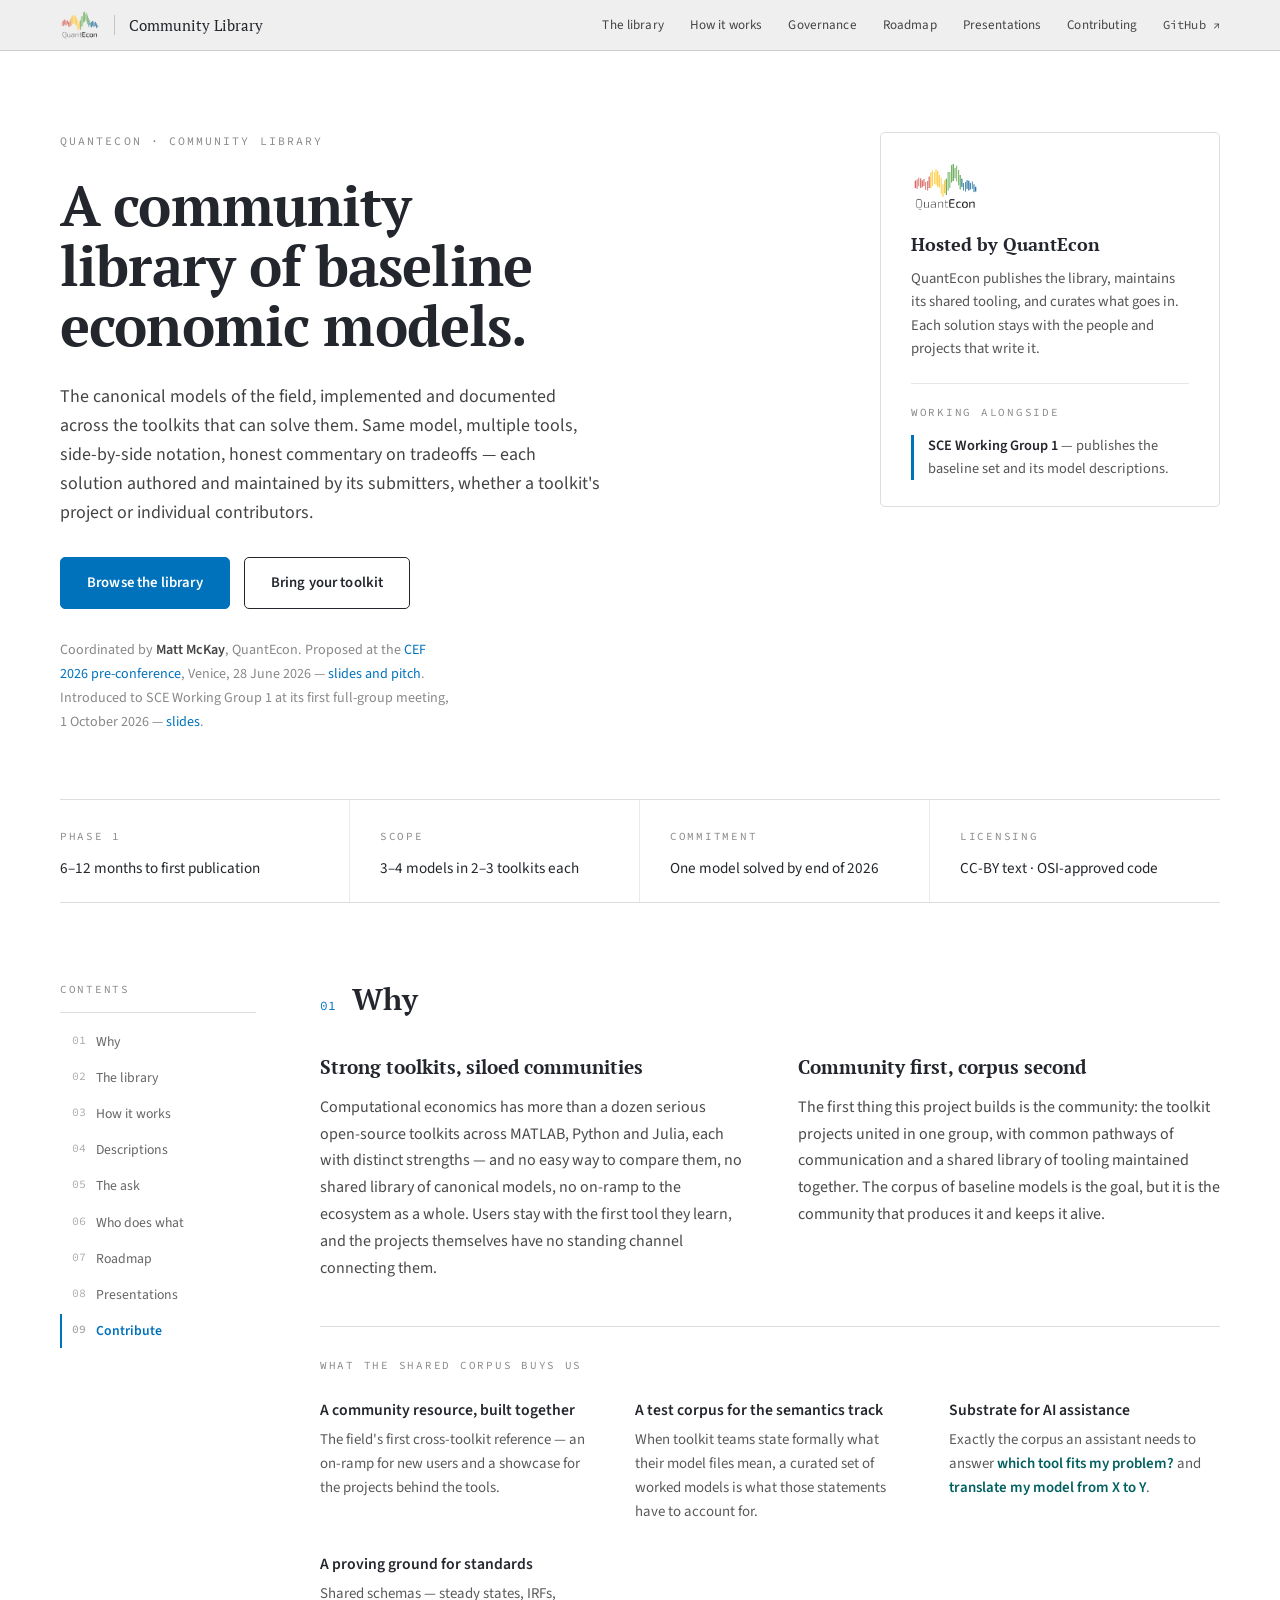
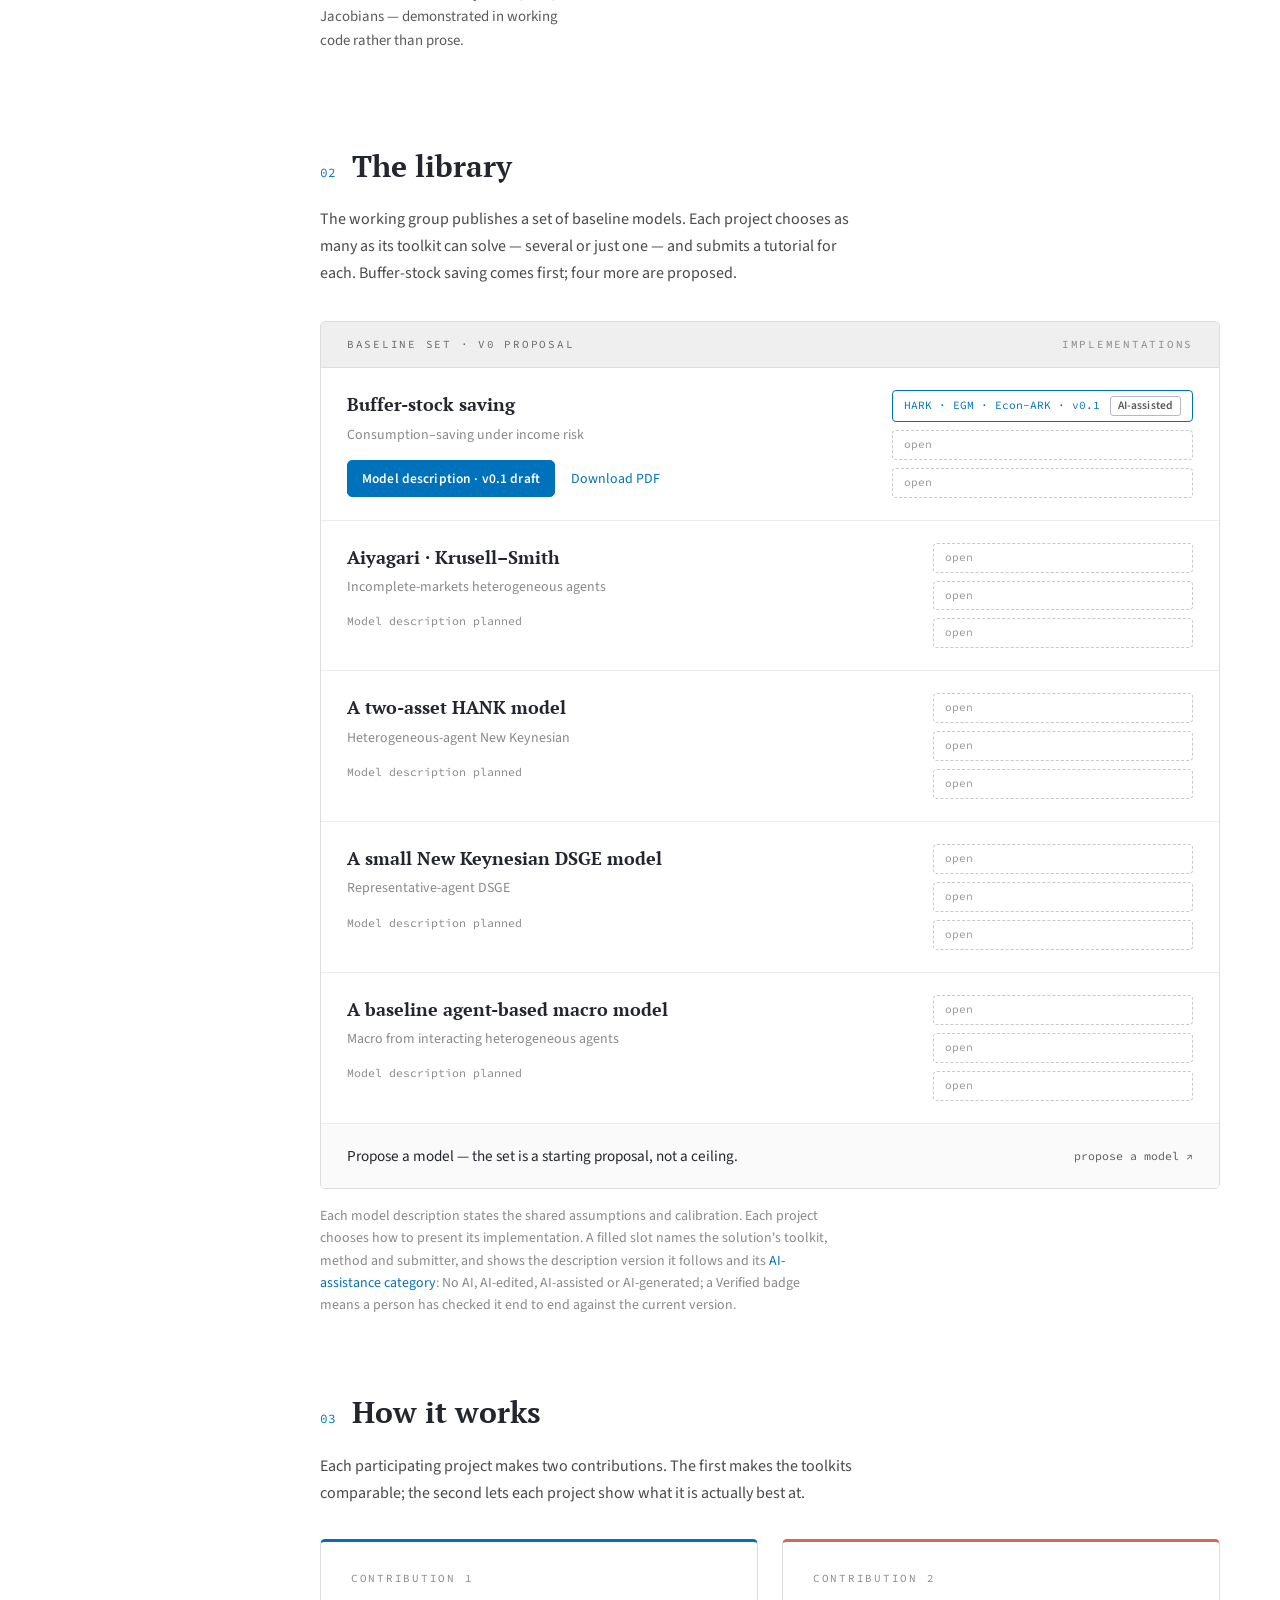
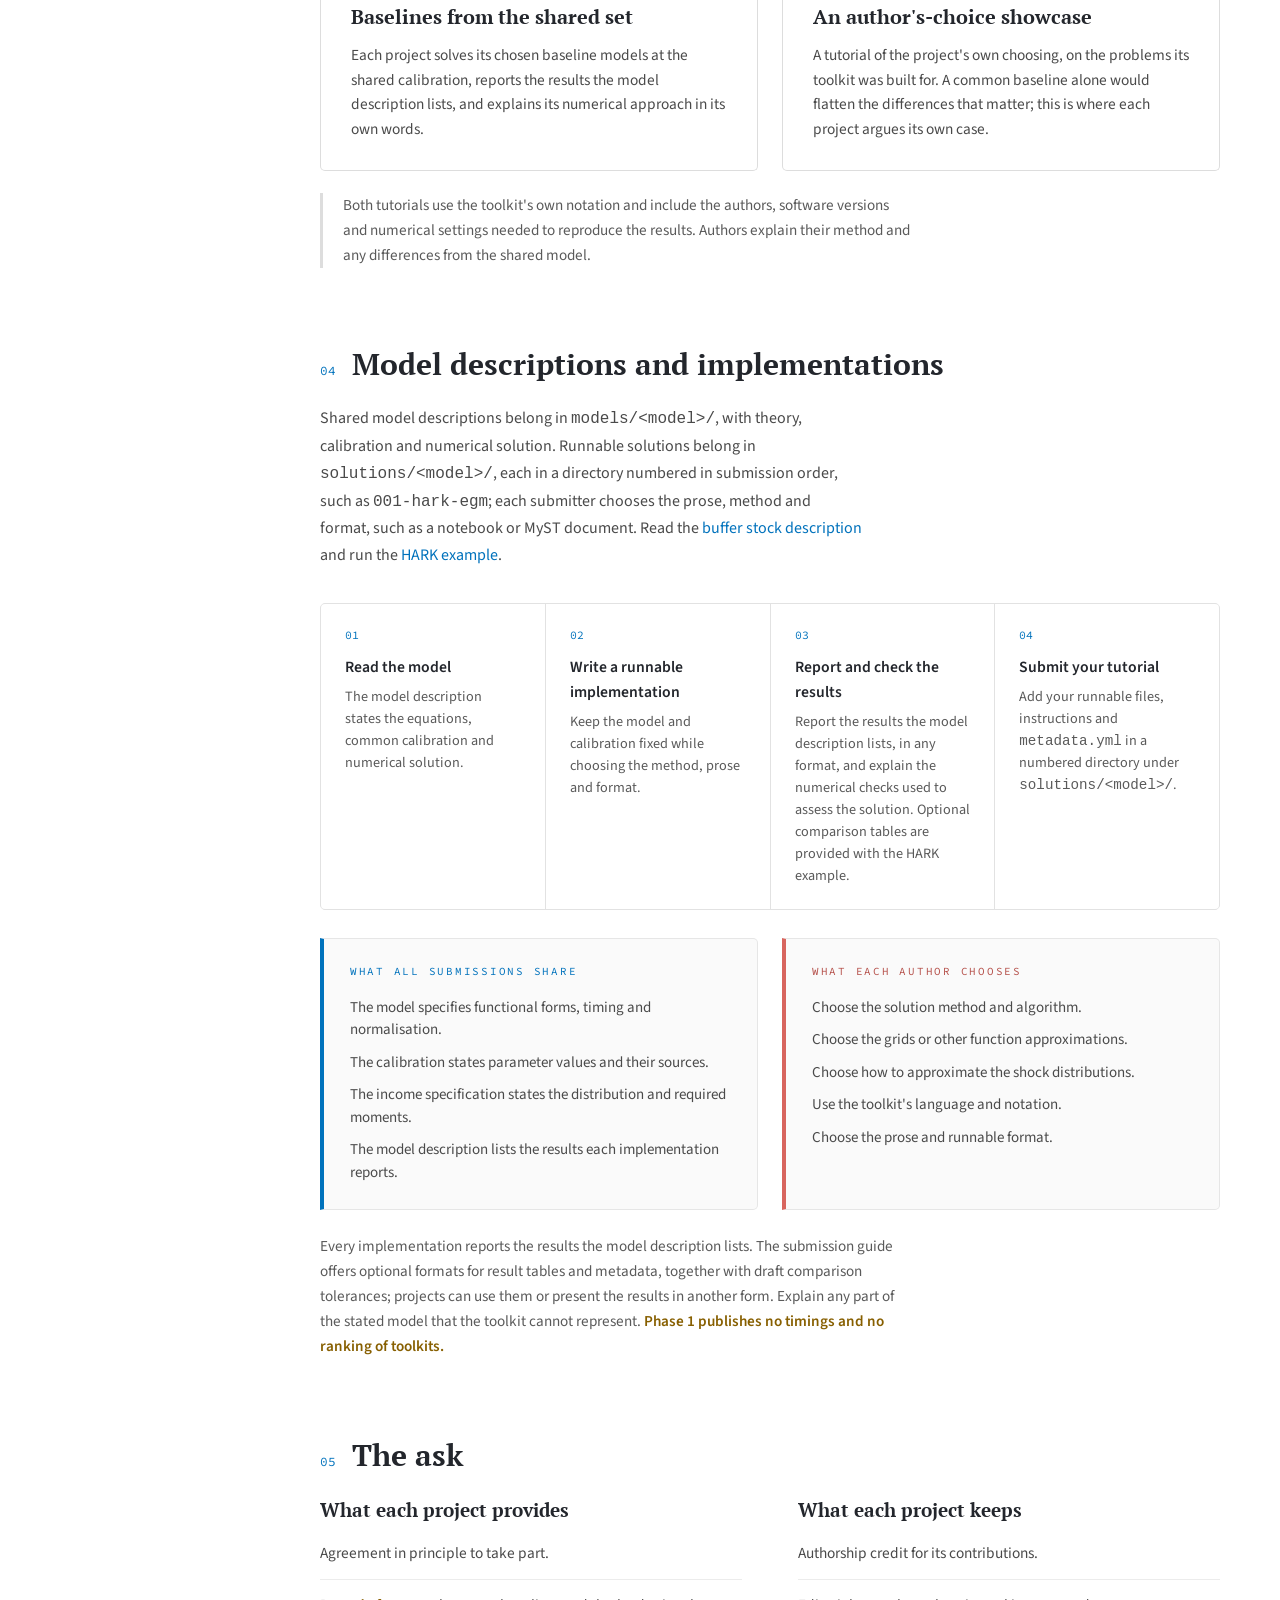
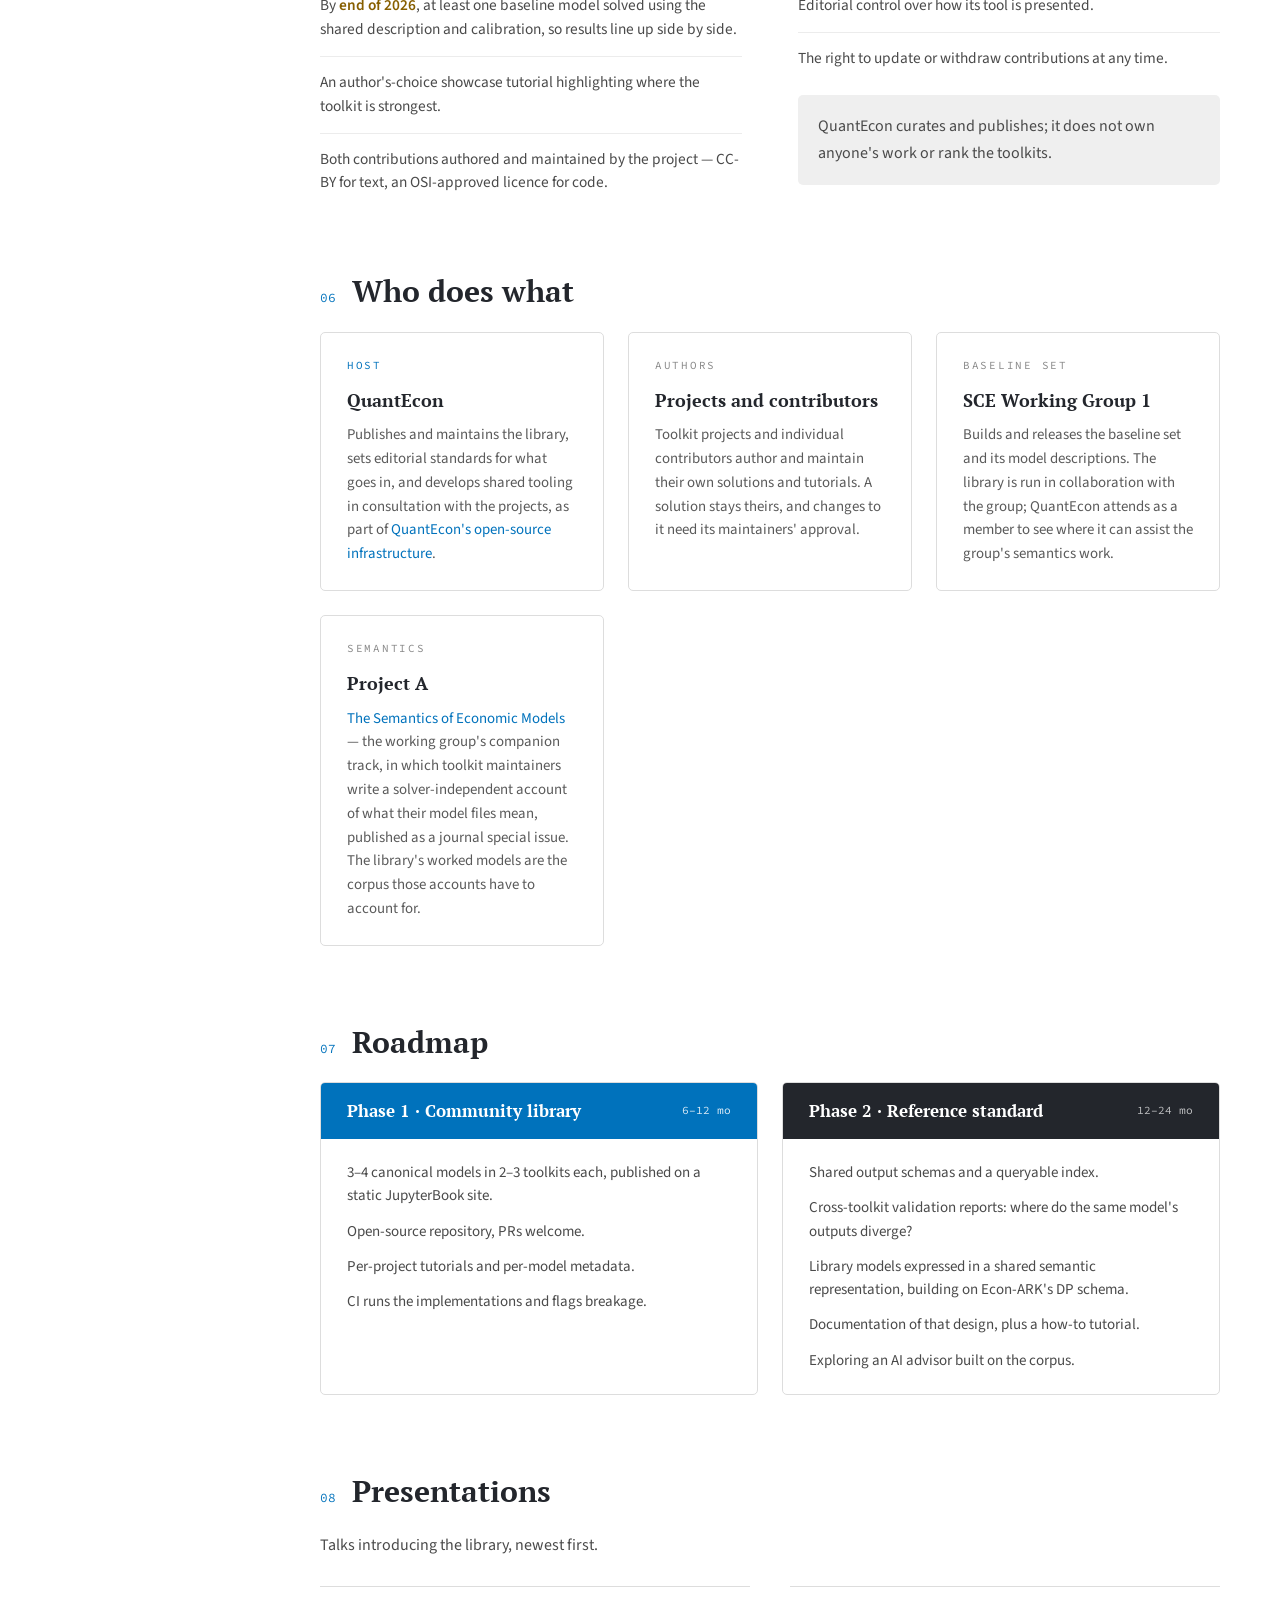
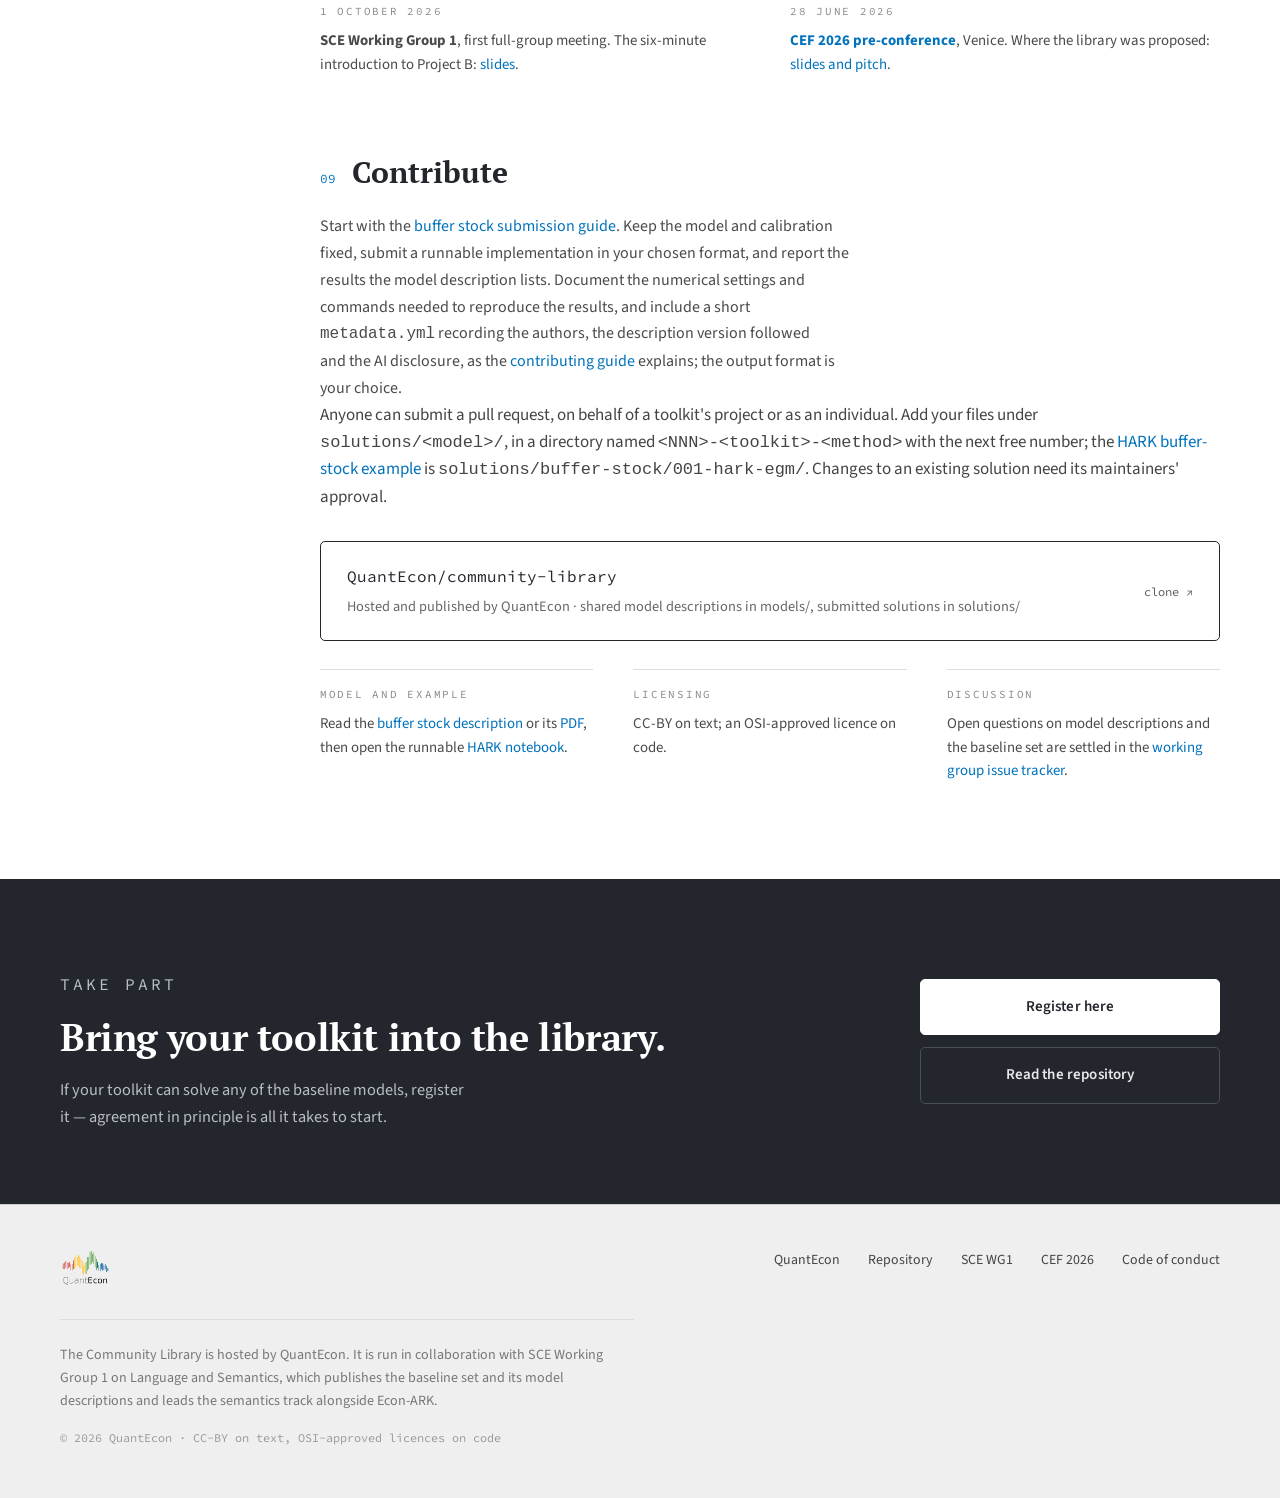
==== commit aa96bf9a: "Publish the contributing guide as a page on the site CONTRIBUTING.md works well for coding agents, w" ====
--- a/docs/index.html
+++ b/docs/index.html
@@ -37,6 +37,7 @@
         <li><a href="#governance">Governance</a></li>
         <li><a href="#roadmap">Roadmap</a></li>
         <li><a href="#presentations">Presentations</a></li>
+        <li><a href="contributing/">Contributing</a></li>
         <li class="topnav-gh"><a class="gh" href="https://github.com/QuantEcon/community-library">GitHub&nbsp;↗</a></li>
       </ul>
     </nav>
@@ -232,7 +233,7 @@
           <span class="go">propose a model ↗</span>
         </a>
       </div>
-      <p class="footnote">Each model description states the shared assumptions and calibration. Each project chooses how to present its implementation. A filled slot names the solution's toolkit, method and submitter, and shows the description version it follows and its <a href="https://github.com/QuantEcon/community-library/blob/main/CONTRIBUTING.md#ai-disclosure-and-verification">AI-assistance category</a>: No AI, AI-edited, AI-assisted or AI-generated; a Verified badge means a person has checked it end to end against the current version.</p>
+      <p class="footnote">Each model description states the shared assumptions and calibration. Each project chooses how to present its implementation. A filled slot names the solution's toolkit, method and submitter, and shows the description version it follows and its <a href="contributing/#ai-disclosure-and-verification">AI-assistance category</a>: No AI, AI-edited, AI-assisted or AI-generated; a Verified badge means a person has checked it end to end against the current version.</p>
     </section>
 
     <section class="section" id="how" data-spy="how">
@@ -425,7 +426,7 @@
         <span class="n">09</span>
         <h2>Contribute</h2>
       </div>
-      <p class="section-lede">Start with the <a href="https://github.com/QuantEcon/community-library/blob/main/models/buffer-stock/README.md#what-to-submit">buffer stock submission guide</a>. Keep the model and calibration fixed, submit a runnable implementation in your chosen format, and report the results the model description lists. Document the numerical settings and commands needed to reproduce the results, and include a short <code>metadata.yml</code> recording the authors, the description version followed and the AI disclosure, as the <a href="https://github.com/QuantEcon/community-library/blob/main/CONTRIBUTING.md">contributing guide</a> explains; the output format is your choice.</p>
+      <p class="section-lede">Start with the <a href="https://github.com/QuantEcon/community-library/blob/main/models/buffer-stock/README.md#what-to-submit">buffer stock submission guide</a>. Keep the model and calibration fixed, submit a runnable implementation in your chosen format, and report the results the model description lists. Document the numerical settings and commands needed to reproduce the results, and include a short <code>metadata.yml</code> recording the authors, the description version followed and the AI disclosure, as the <a href="contributing/">contributing guide</a> explains; the output format is your choice.</p>
       <p>Anyone can submit a pull request, on behalf of a toolkit's project or as an individual. Add your files under <code>solutions/&lt;model&gt;/</code>, in a directory named <code>&lt;NNN&gt;-&lt;toolkit&gt;-&lt;method&gt;</code> with the next free number; the <a href="https://github.com/QuantEcon/community-library/tree/main/solutions/buffer-stock/001-hark-egm">HARK buffer-stock example</a> is <code>solutions/buffer-stock/001-hark-egm/</code>. Changes to an existing solution need its maintainers' approval.</p>
 
       <a class="repo-link" href="https://github.com/QuantEcon/community-library">
--- a/docs/site.css
+++ b/docs/site.css
@@ -967,7 +967,7 @@
   white-space: nowrap;
 }
 
-/* Model description pages (built by tools/build_pages.py) ------------------- */
+/* Model description and contributing pages (built by tools/build_pages.py) -- */
 
 .doc { padding: calc(var(--bar-h) + 56px) 0 88px; }
 
@@ -1022,6 +1022,10 @@
 .doc-verified.is-verified { border-style: solid; border-color: var(--qe-blue); color: var(--qe-blue); }
 .doc-levels { font-size: .78rem; }
 
+/* The contributing guide lists its sections in the version box's place. */
+.doc-contents { font-size: .92rem; }
+.doc-contents ul { display: grid; gap: 4px; }
+
 .doc-body { max-width: 74ch; font-size: 1.02rem; line-height: 1.7; }
 .doc-body h2 {
   margin: 52px 0 16px;
@@ -1059,6 +1063,19 @@
 }
 .doc-body th { font-weight: 600; color: var(--ink); border-bottom-color: var(--bar-line); }
 
+/* The contributing guide's file names, fields and commands. */
+.doc-body code { font-family: var(--mono); font-size: .86em; color: var(--ink); }
+.doc-body pre {
+  margin: 1.3em 0;
+  padding: 14px 18px;
+  overflow-x: auto;
+  background: #f7f7f7;
+  border: 1px solid var(--line-soft);
+  border-radius: 5px;
+  font-size: .9rem;
+  line-height: 1.55;
+}
+
 .doc-body .footnotes-sep { margin: 52px 0 18px; border: 0; border-top: 1px solid var(--line); }
 .doc-body .footnotes { font-size: .9rem; color: var(--body-soft); }
 .doc-body .footnotes-list { list-style: decimal; }
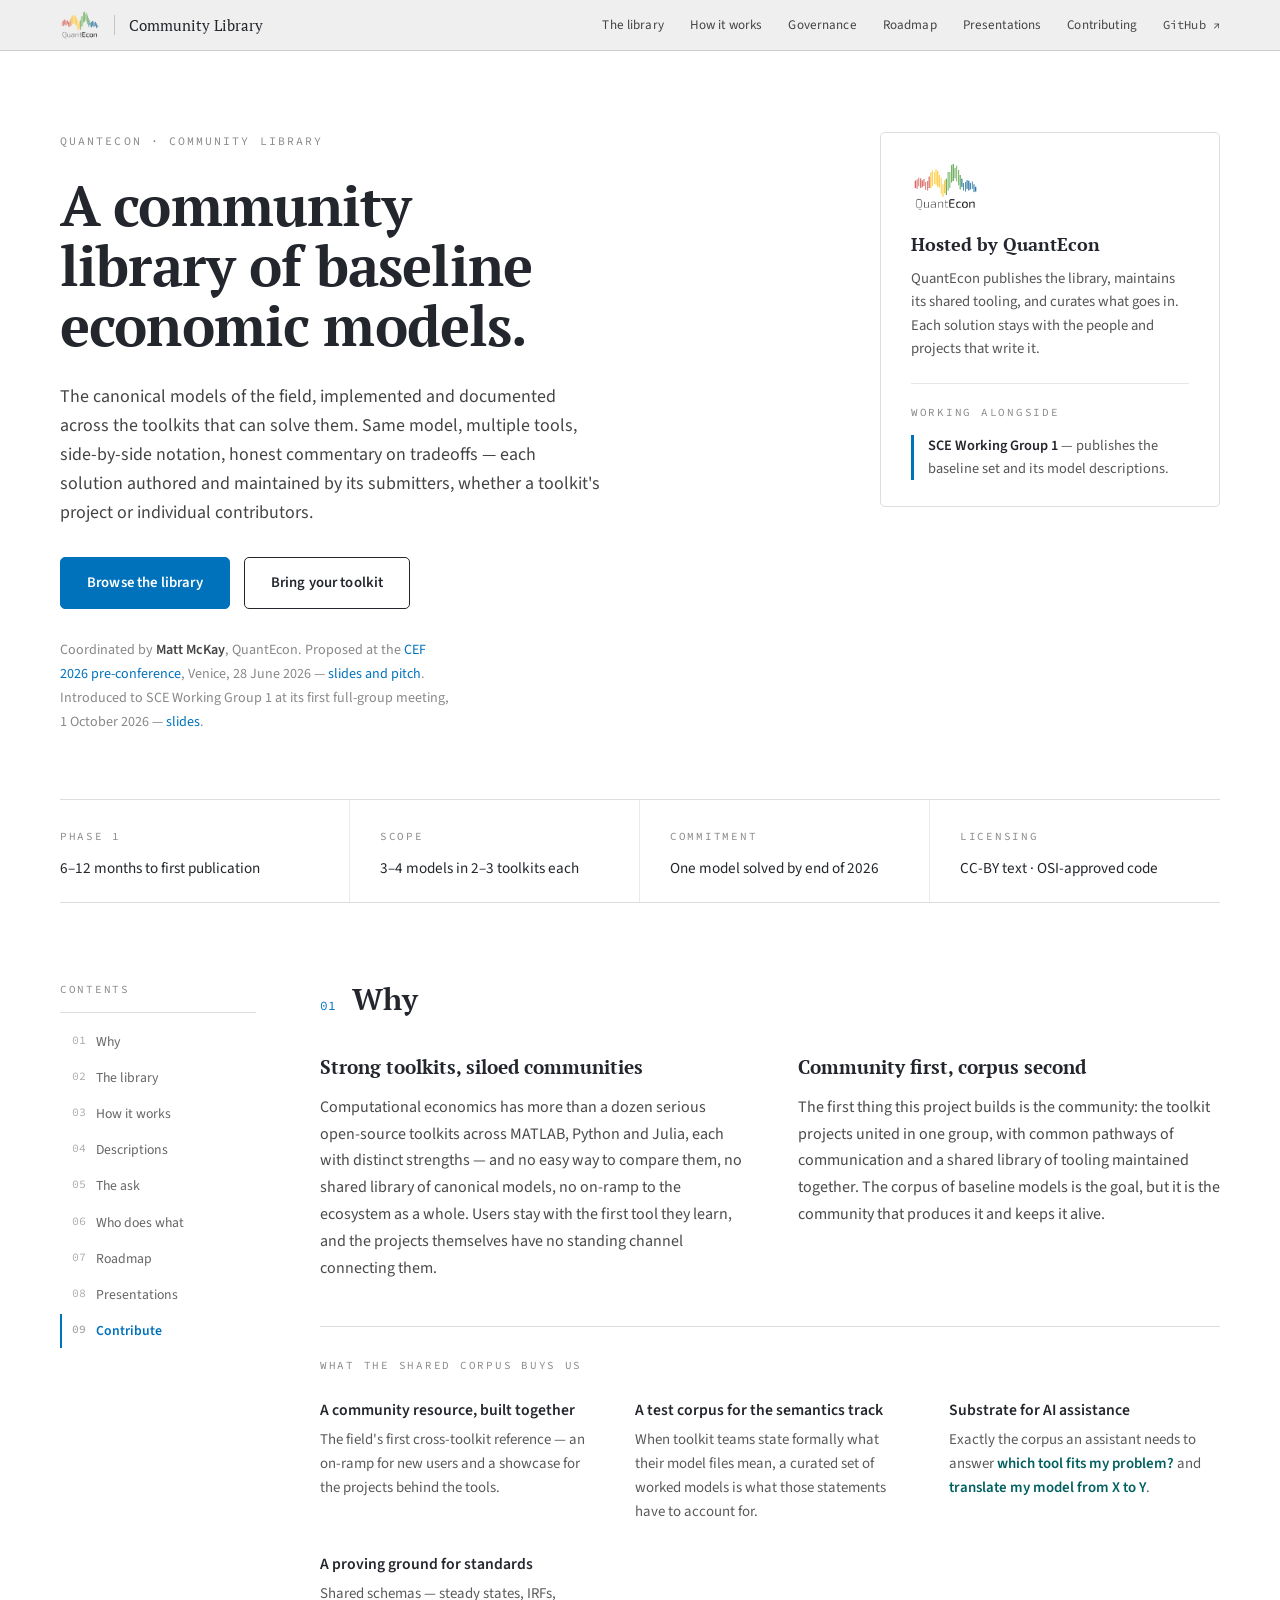
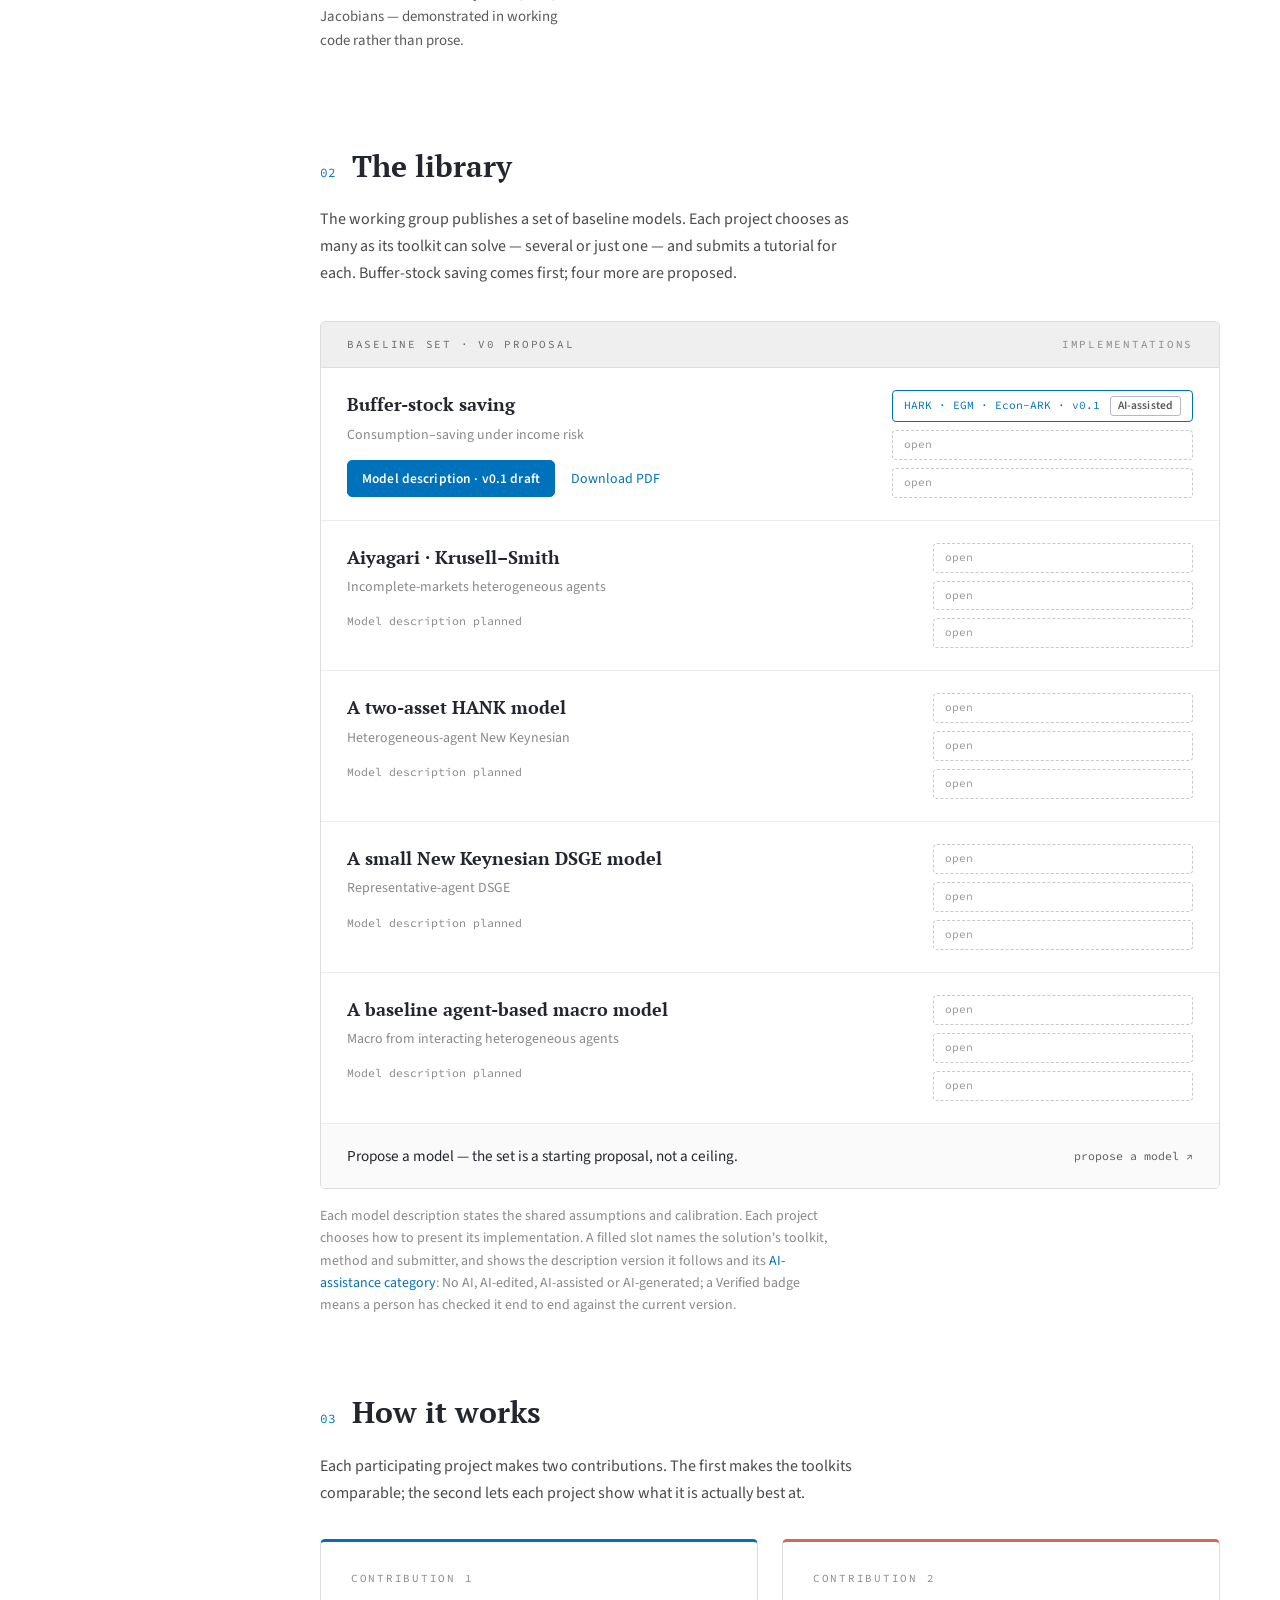
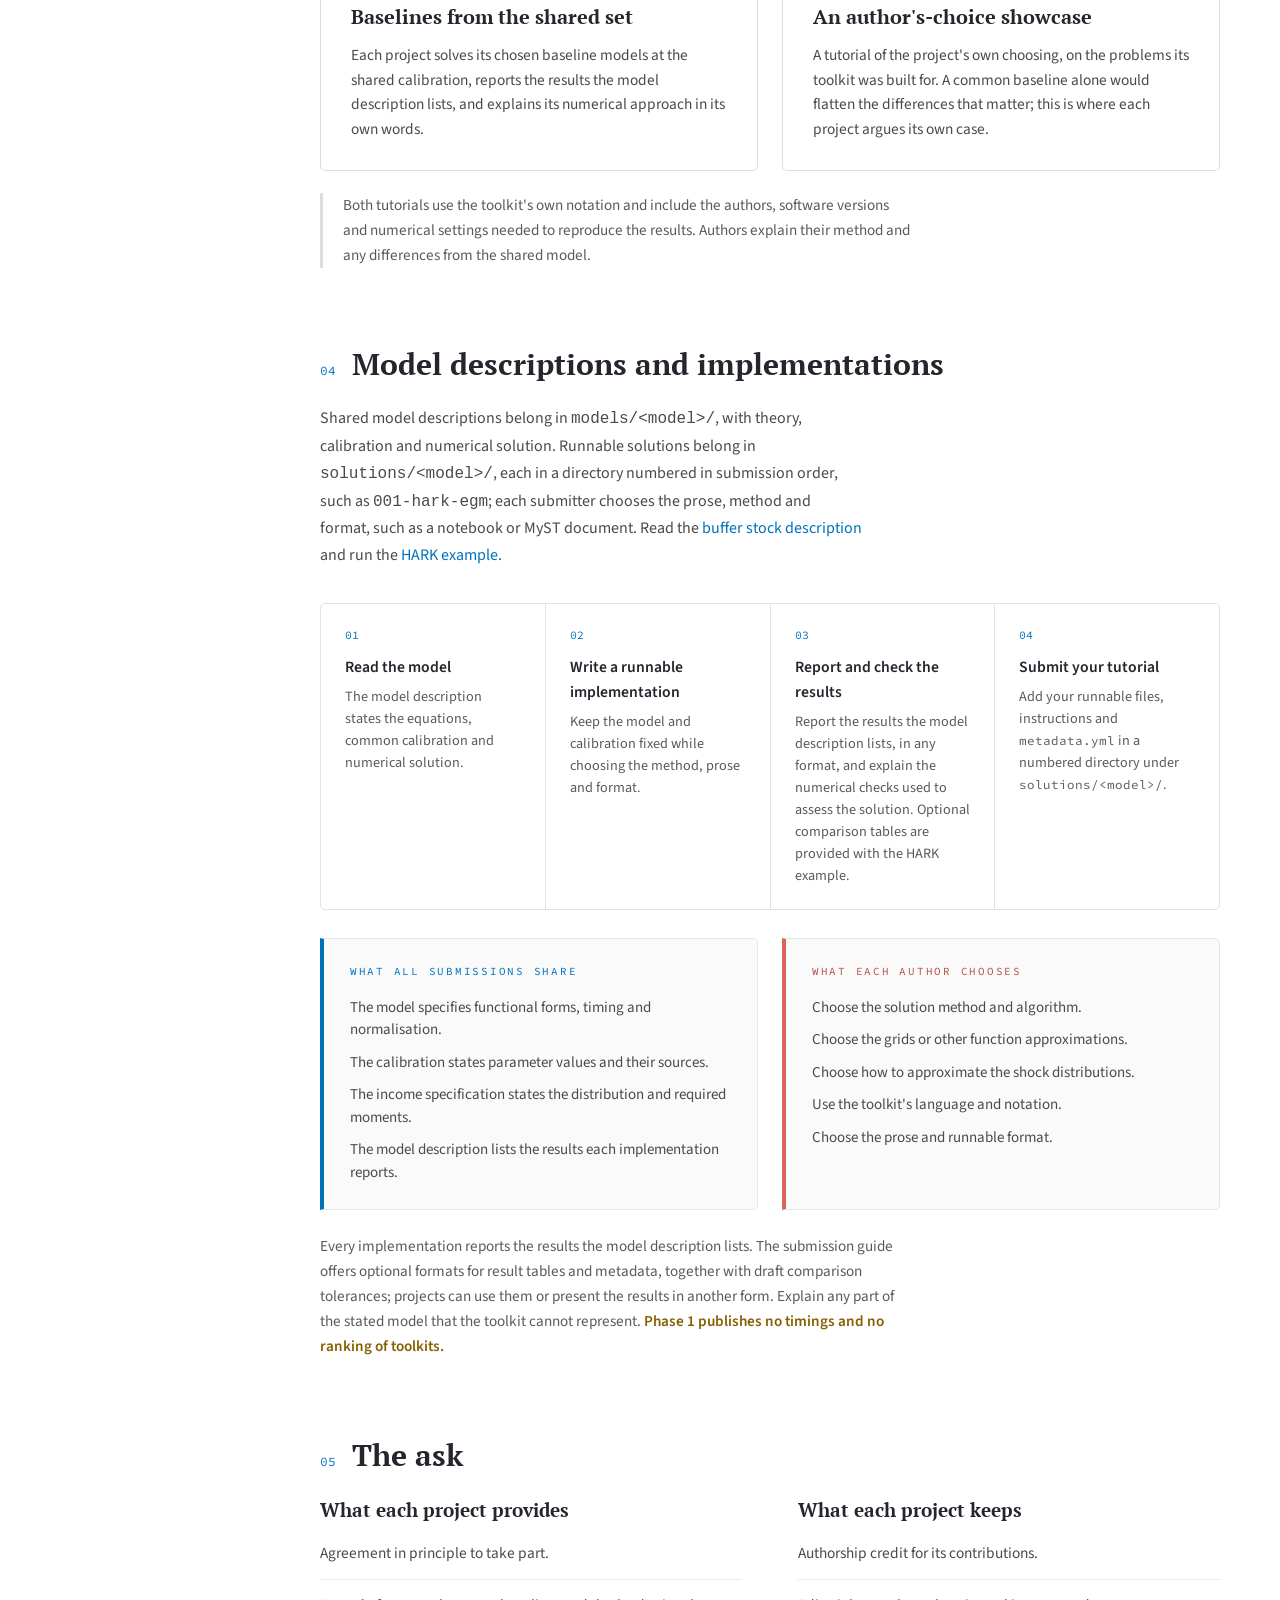
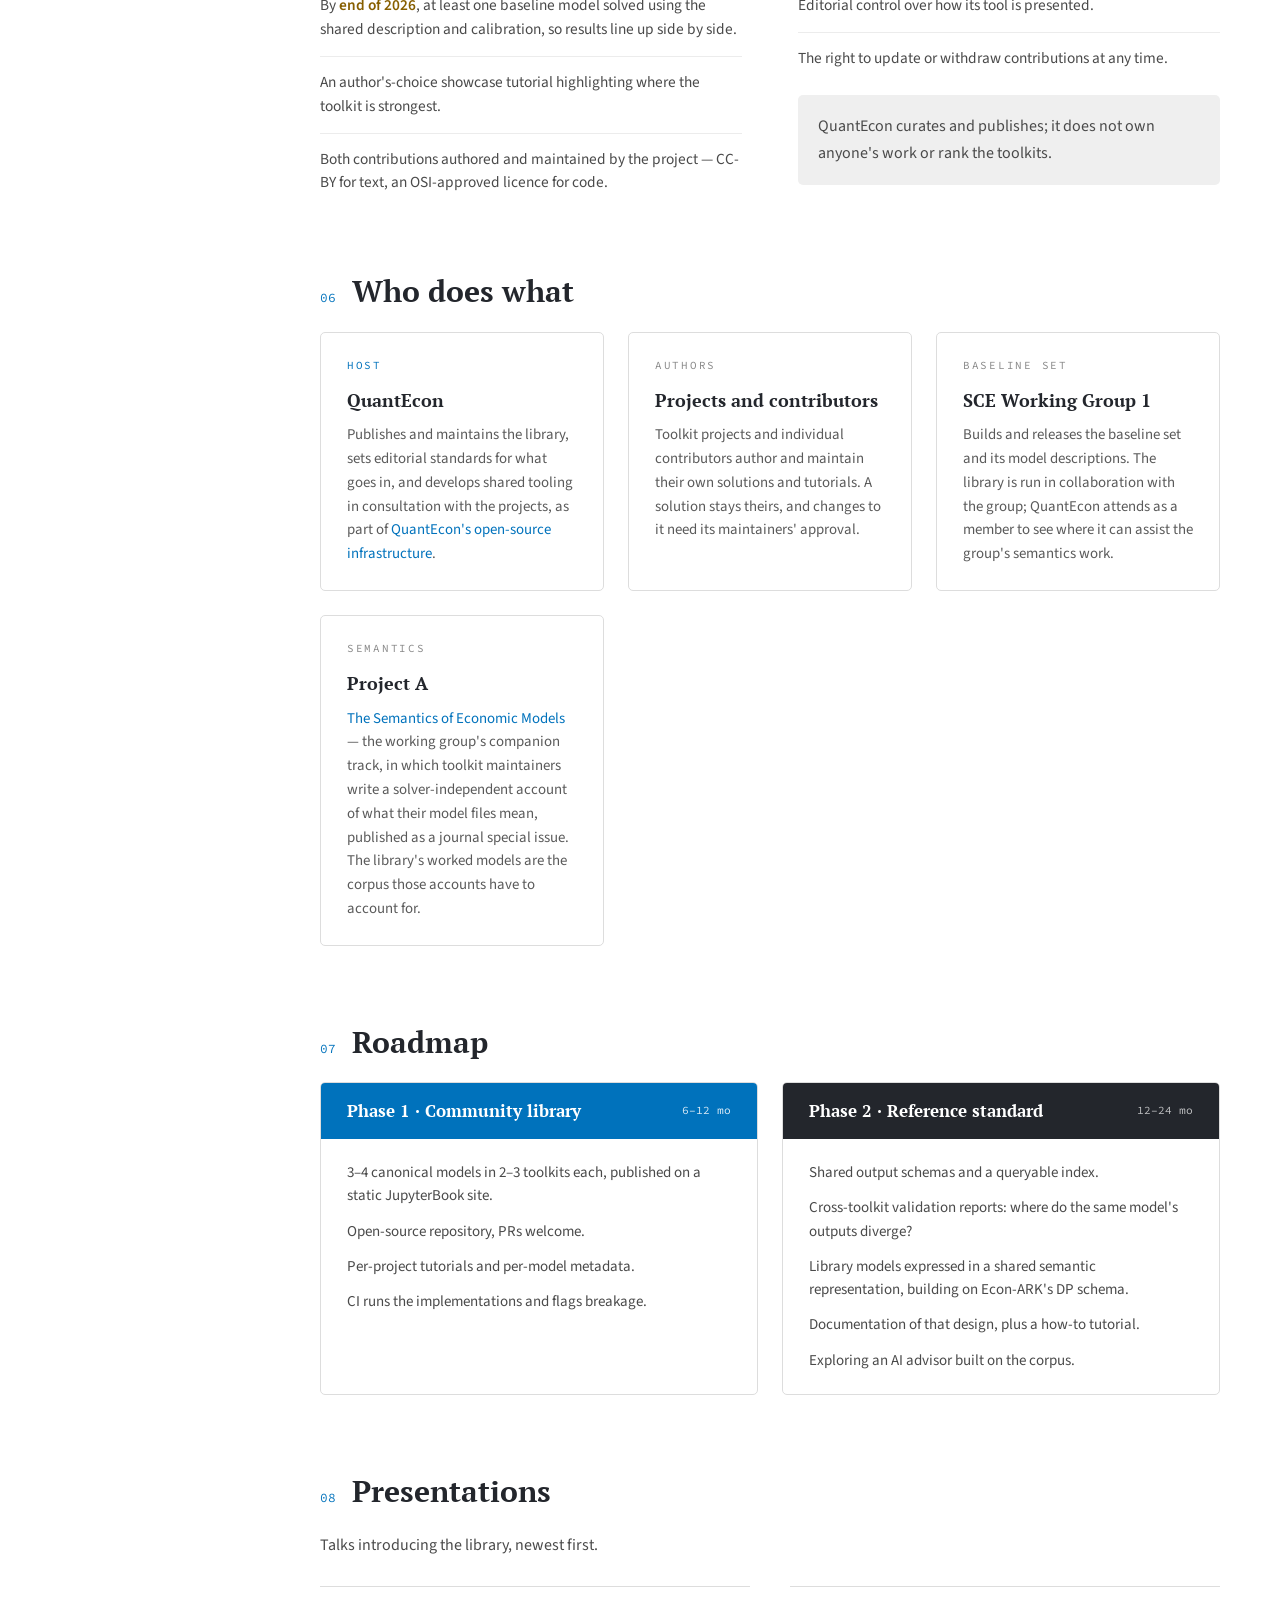
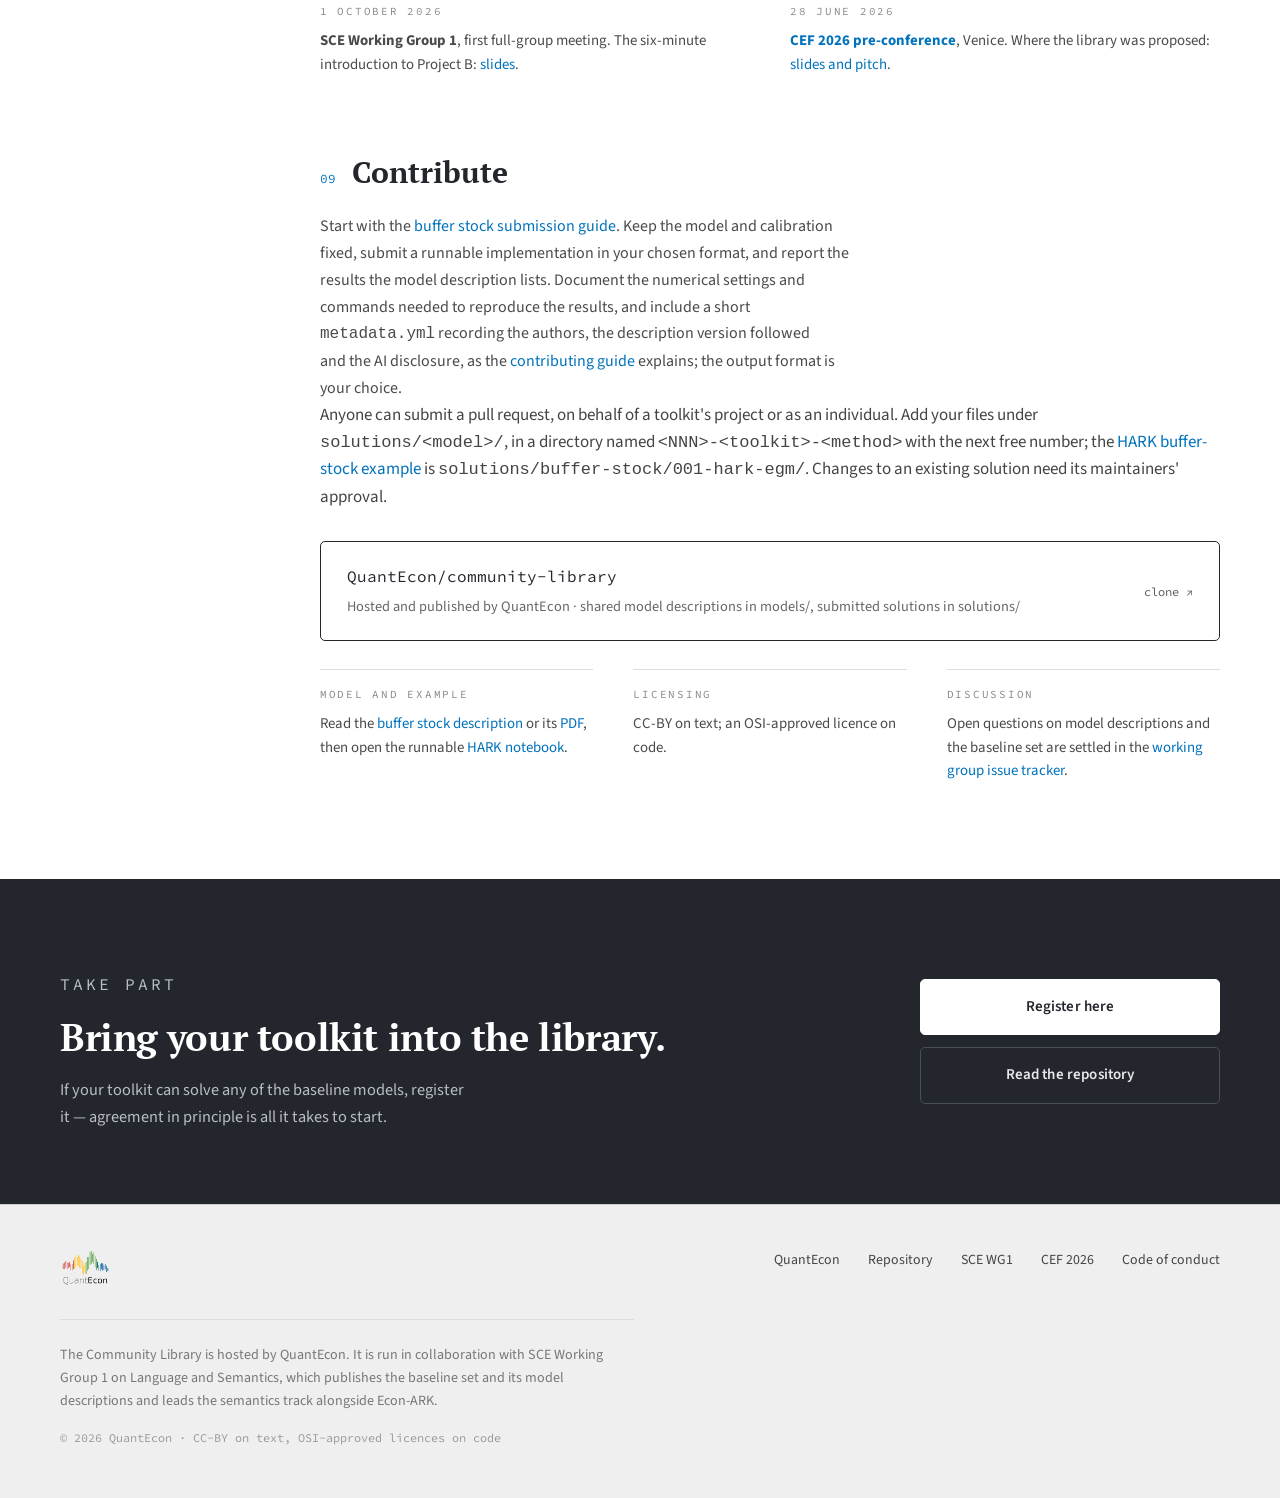
==== commit 9e37e5a8: "Write the contributing page for people, not from CONTRIBUTING.md CONTRIBUTING.md is the agent interf" ====
--- a/docs/index.html
+++ b/docs/index.html
@@ -233,7 +233,7 @@
           <span class="go">propose a model ↗</span>
         </a>
       </div>
-      <p class="footnote">Each model description states the shared assumptions and calibration. Each project chooses how to present its implementation. A filled slot names the solution's toolkit, method and submitter, and shows the description version it follows and its <a href="contributing/#ai-disclosure-and-verification">AI-assistance category</a>: No AI, AI-edited, AI-assisted or AI-generated; a Verified badge means a person has checked it end to end against the current version.</p>
+      <p class="footnote">Each model description states the shared assumptions and calibration. Each project chooses how to present its implementation. A filled slot names the solution's toolkit, method and submitter, and shows the description version it follows and its <a href="contributing/#ai">AI-assistance category</a>: No AI, AI-edited, AI-assisted or AI-generated; a Verified badge means a person has checked it end to end against the current version.</p>
     </section>
 
     <section class="section" id="how" data-spy="how">
--- a/docs/site.css
+++ b/docs/site.css
@@ -967,7 +967,7 @@
   white-space: nowrap;
 }
 
-/* Model description and contributing pages (built by tools/build_pages.py) -- */
+/* Model description pages (built by tools/build_pages.py) ------------------- */
 
 .doc { padding: calc(var(--bar-h) + 56px) 0 88px; }
 
@@ -1022,10 +1022,6 @@
 .doc-verified.is-verified { border-style: solid; border-color: var(--qe-blue); color: var(--qe-blue); }
 .doc-levels { font-size: .78rem; }
 
-/* The contributing guide lists its sections in the version box's place. */
-.doc-contents { font-size: .92rem; }
-.doc-contents ul { display: grid; gap: 4px; }
-
 .doc-body { max-width: 74ch; font-size: 1.02rem; line-height: 1.7; }
 .doc-body h2 {
   margin: 52px 0 16px;
@@ -1063,19 +1059,6 @@
 }
 .doc-body th { font-weight: 600; color: var(--ink); border-bottom-color: var(--bar-line); }
 
-/* The contributing guide's file names, fields and commands. */
-.doc-body code { font-family: var(--mono); font-size: .86em; color: var(--ink); }
-.doc-body pre {
-  margin: 1.3em 0;
-  padding: 14px 18px;
-  overflow-x: auto;
-  background: #f7f7f7;
-  border: 1px solid var(--line-soft);
-  border-radius: 5px;
-  font-size: .9rem;
-  line-height: 1.55;
-}
-
 .doc-body .footnotes-sep { margin: 52px 0 18px; border: 0; border-top: 1px solid var(--line); }
 .doc-body .footnotes { font-size: .9rem; color: var(--body-soft); }
 .doc-body .footnotes-list { list-style: decimal; }
@@ -1095,6 +1078,131 @@
   .doc-status { flex: 1 1 100%; }
 }
 
+/* Contributing page -------------------------------------------------------- */
+
+/* The guide for people, docs/contributing/index.html. It is built from the
+   landing page's parts (cards, steps, panels, roles, the rail) and adds the
+   few below. */
+
+.topnav a[aria-current="page"] { color: var(--qe-blue); }
+
+/* The three ways to contribute, each card one link. */
+.paths { padding-top: 48px; }
+.paths .cards { margin-top: 0; }
+a.card {
+  display: flex;
+  flex-direction: column;
+  color: var(--body-soft);
+  transition: border-color .15s linear;
+}
+a.card:visited { color: var(--body-soft); }
+a.card:hover { border-color: var(--ink); border-top-color: var(--qe-blue); text-decoration: none; }
+a.card.is-secondary:hover { border-top-color: var(--qe-red); }
+a.card p { flex: 1; }
+a.card .go {
+  margin-top: 18px;
+  font-family: var(--mono);
+  font-size: .76rem;
+  color: var(--qe-blue);
+}
+
+.sub-head {
+  margin: 40px 0 18px;
+  font-family: var(--serif);
+  font-weight: 700;
+  color: var(--ink);
+  font-size: 1.18rem;
+}
+
+.section-actions {
+  margin-top: 26px;
+  display: flex;
+  flex-wrap: wrap;
+  align-items: center;
+  gap: 12px 20px;
+}
+.section-actions-note { font-size: .9rem; color: var(--muted); }
+
+.step code, .panel code, .anatomy code { font-family: var(--mono); font-size: .88em; }
+
+.panel h3 {
+  font-family: var(--serif);
+  font-weight: 700;
+  color: var(--ink);
+  font-size: 1.1rem;
+  margin-bottom: 8px;
+}
+.panel p { font-size: .94rem; color: var(--body-soft); line-height: 1.6; }
+
+/* A solution's directory name, taken apart. */
+.anatomy {
+  margin: 28px 0 0;
+  padding: 22px 26px;
+  border: 1px solid var(--line);
+  border-radius: 5px;
+}
+.anatomy figcaption { display: block; margin-bottom: 12px; }
+.anatomy-path { font-size: 1.05rem; color: var(--muted); white-space: nowrap; overflow-x: auto; }
+.anatomy-path b { font-weight: 500; color: var(--qe-blue); }
+.anatomy-key {
+  margin: 16px 0 0;
+  display: grid;
+  grid-template-columns: repeat(auto-fit, minmax(200px, 1fr));
+  gap: 10px 28px;
+}
+.anatomy-key div { display: flex; gap: 10px; align-items: baseline; }
+.anatomy-key dt { color: var(--qe-blue); }
+.anatomy-key dd { margin: 0; font-size: .9rem; color: var(--muted); line-height: 1.5; }
+
+/* The one idea in "Propose a model" a reader must not skim past. */
+.principle {
+  margin: 30px 0 0;
+  padding: 24px 28px;
+  border-left: 4px solid var(--qe-blue);
+  background: #f5f9fc;
+  border-radius: 0 5px 5px 0;
+}
+.principle-head {
+  margin-bottom: 8px;
+  font-family: var(--serif);
+  font-weight: 700;
+  color: var(--ink);
+  font-size: 1.4rem;
+  line-height: 1.25;
+}
+.principle p:last-child { font-size: .98rem; color: var(--body-soft); line-height: 1.65; max-width: 70ch; }
+
+.versions { margin-top: 28px; }
+
+.chips { display: flex; flex-wrap: wrap; gap: 8px; }
+.chips li {
+  padding: 5px 12px;
+  border: 1px solid var(--line);
+  border-radius: 999px;
+  font-size: .88rem;
+  color: var(--ink);
+}
+
+/* The AI categories in order, each at its place on the line from Human to AI. */
+.ai-scale {
+  margin-top: 28px;
+  border: 1px solid var(--line);
+  border-radius: 5px;
+}
+.ai-scale li {
+  display: flex;
+  flex-wrap: wrap;
+  align-items: center;
+  gap: 8px 16px;
+  padding: 14px 22px;
+  border-top: 1px solid var(--line-soft);
+}
+.ai-scale li:first-child { border-top: 0; }
+.ai-scale .ai-chip { min-width: 96px; text-align: center; }
+.ai-summary { font-size: .94rem; color: var(--body-soft); }
+
+.verify-states { margin-top: 14px; display: flex; flex-wrap: wrap; gap: 10px; }
+
 /* Responsive --------------------------------------------------------------- */
 
 /* Below this the contents rail and the main column can no longer share a row
@@ -1142,6 +1250,7 @@
 
   body { font-size: 16px; }
   .models-head { gap: 8px; }
+  .anatomy-path { font-size: .86rem; }
 }
 
 @media print {
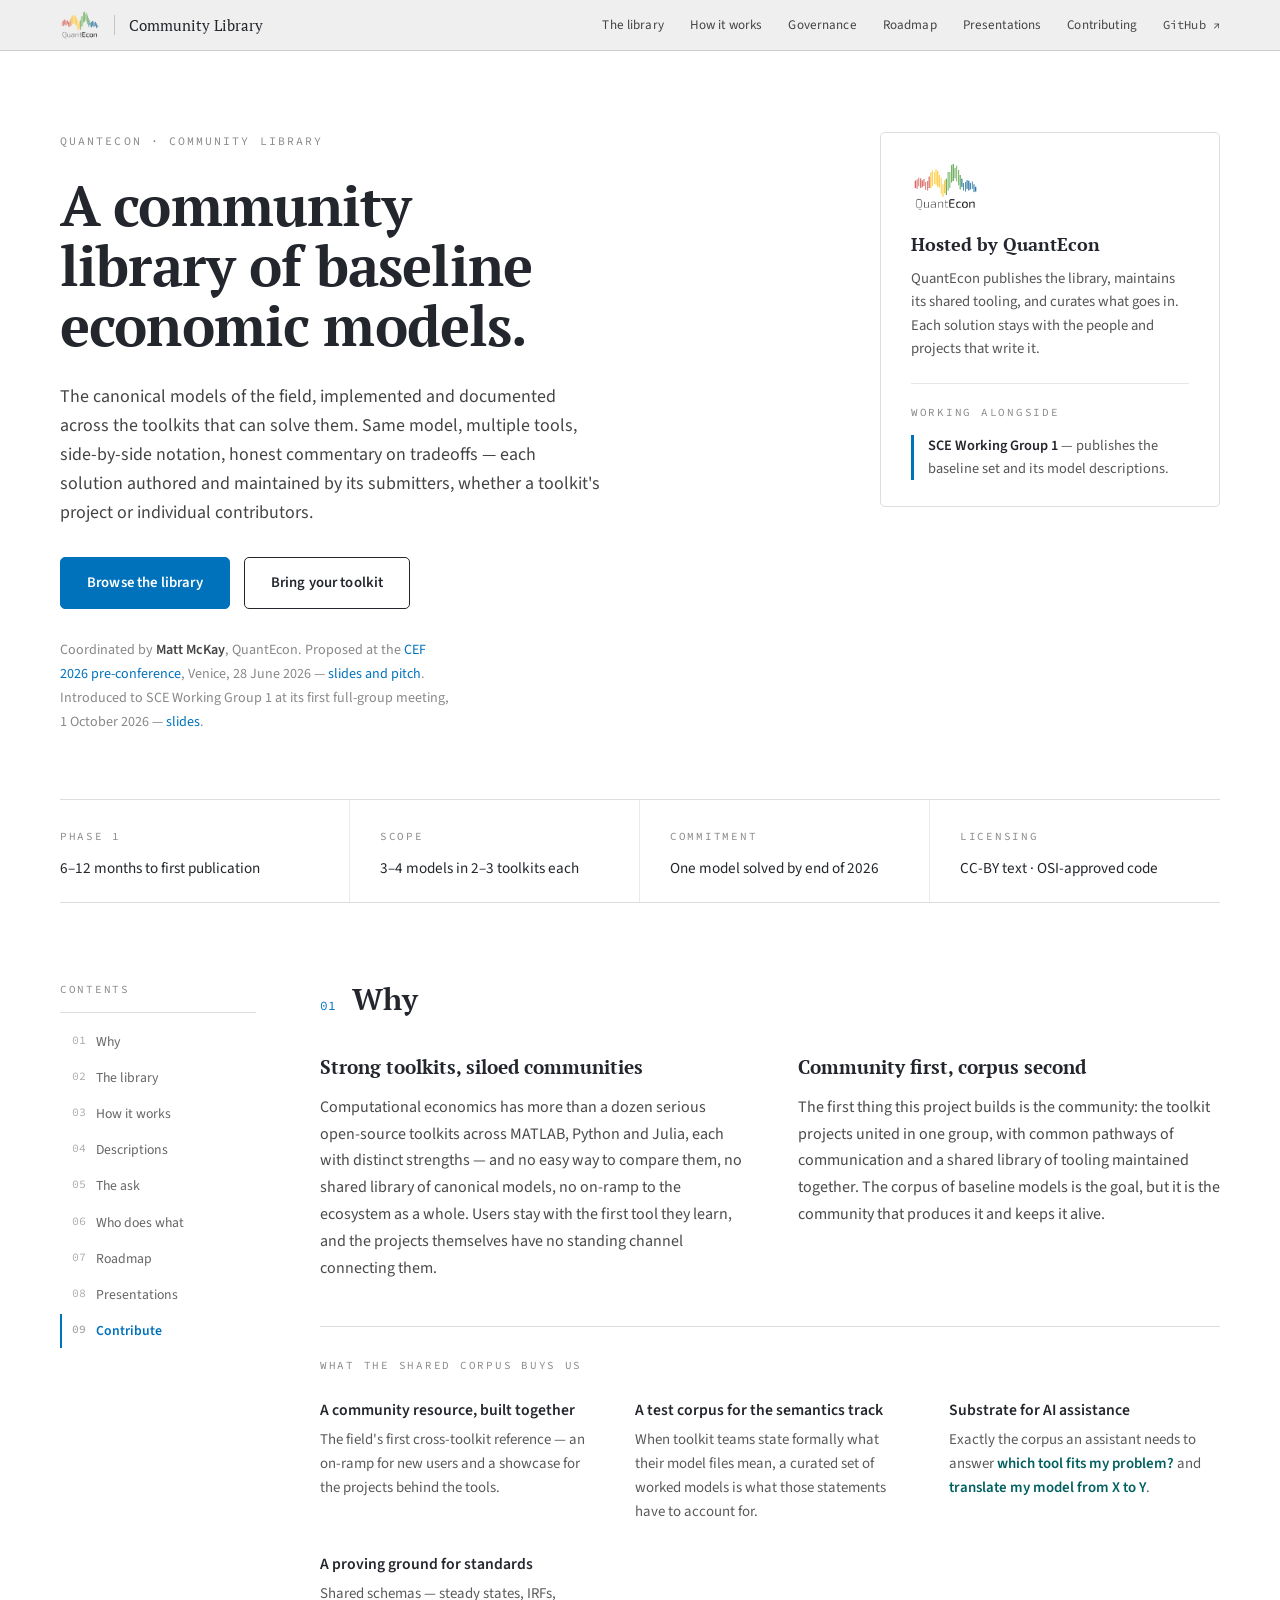
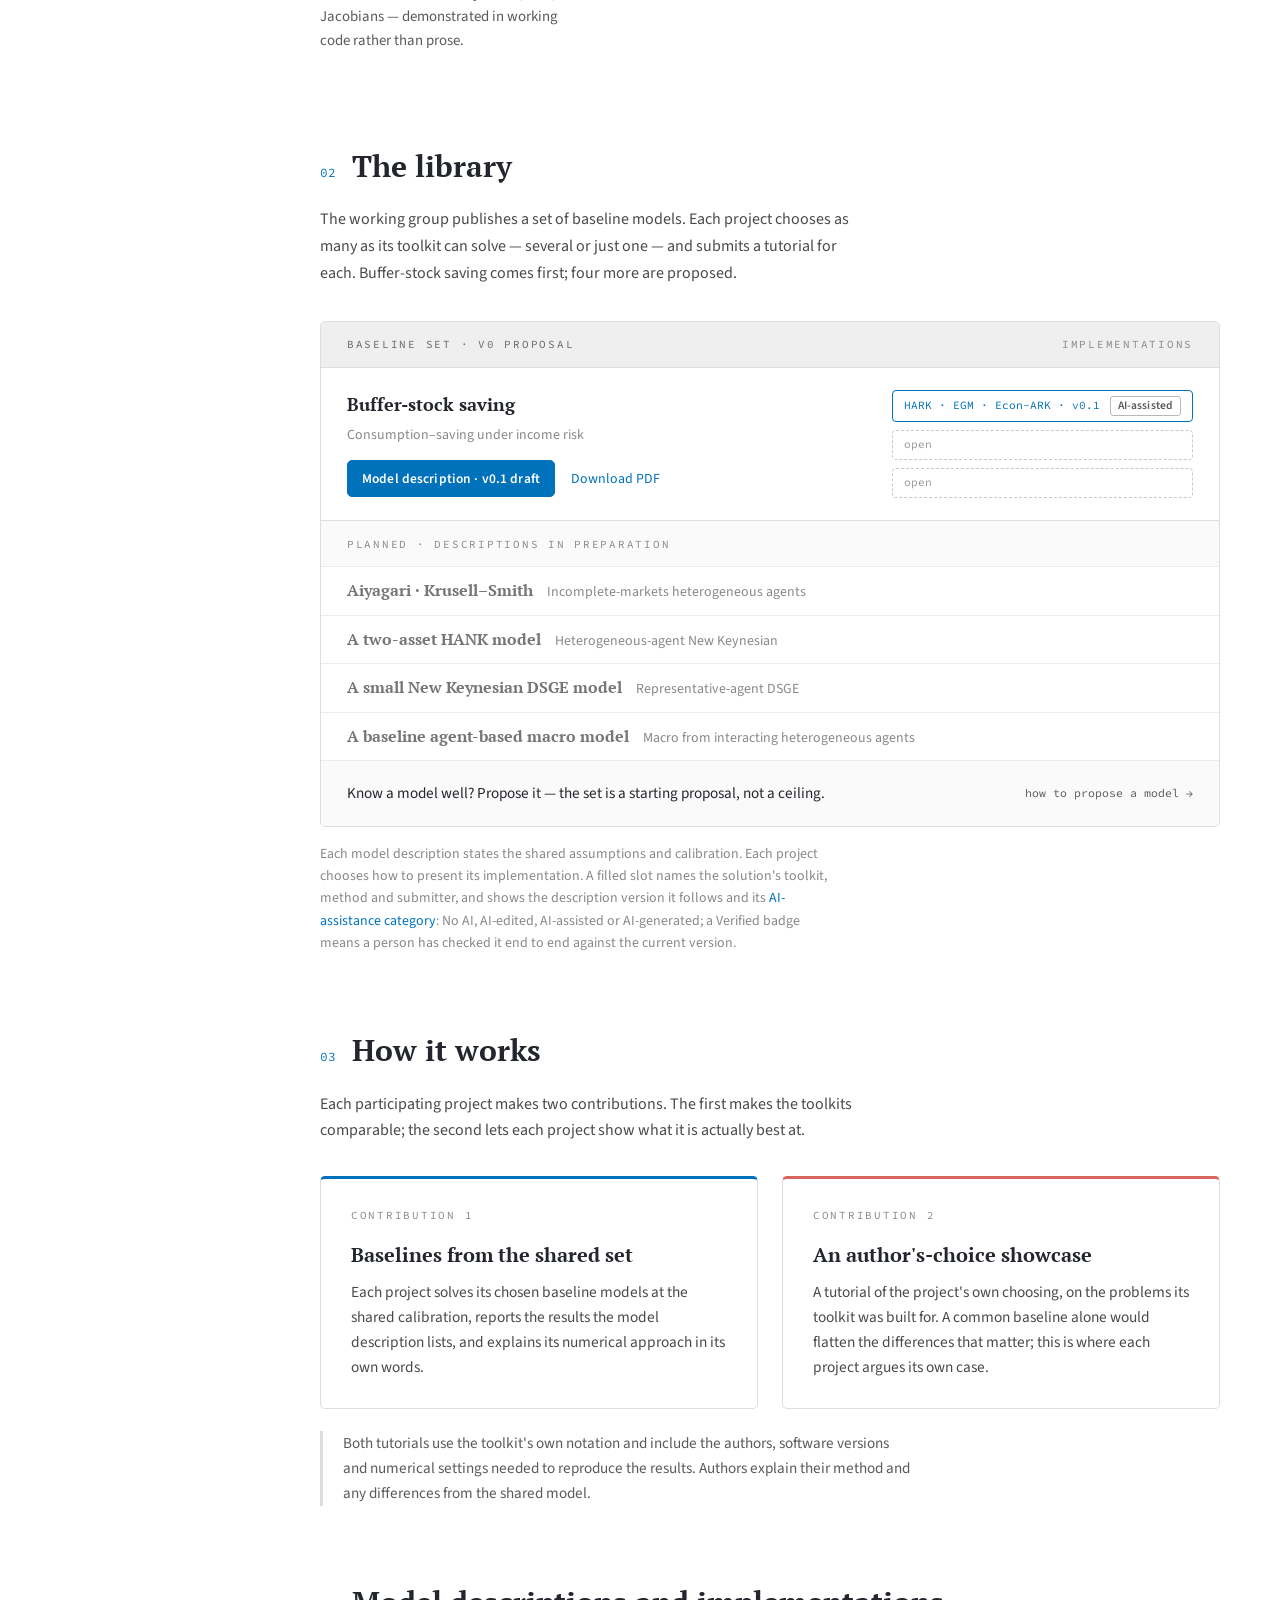
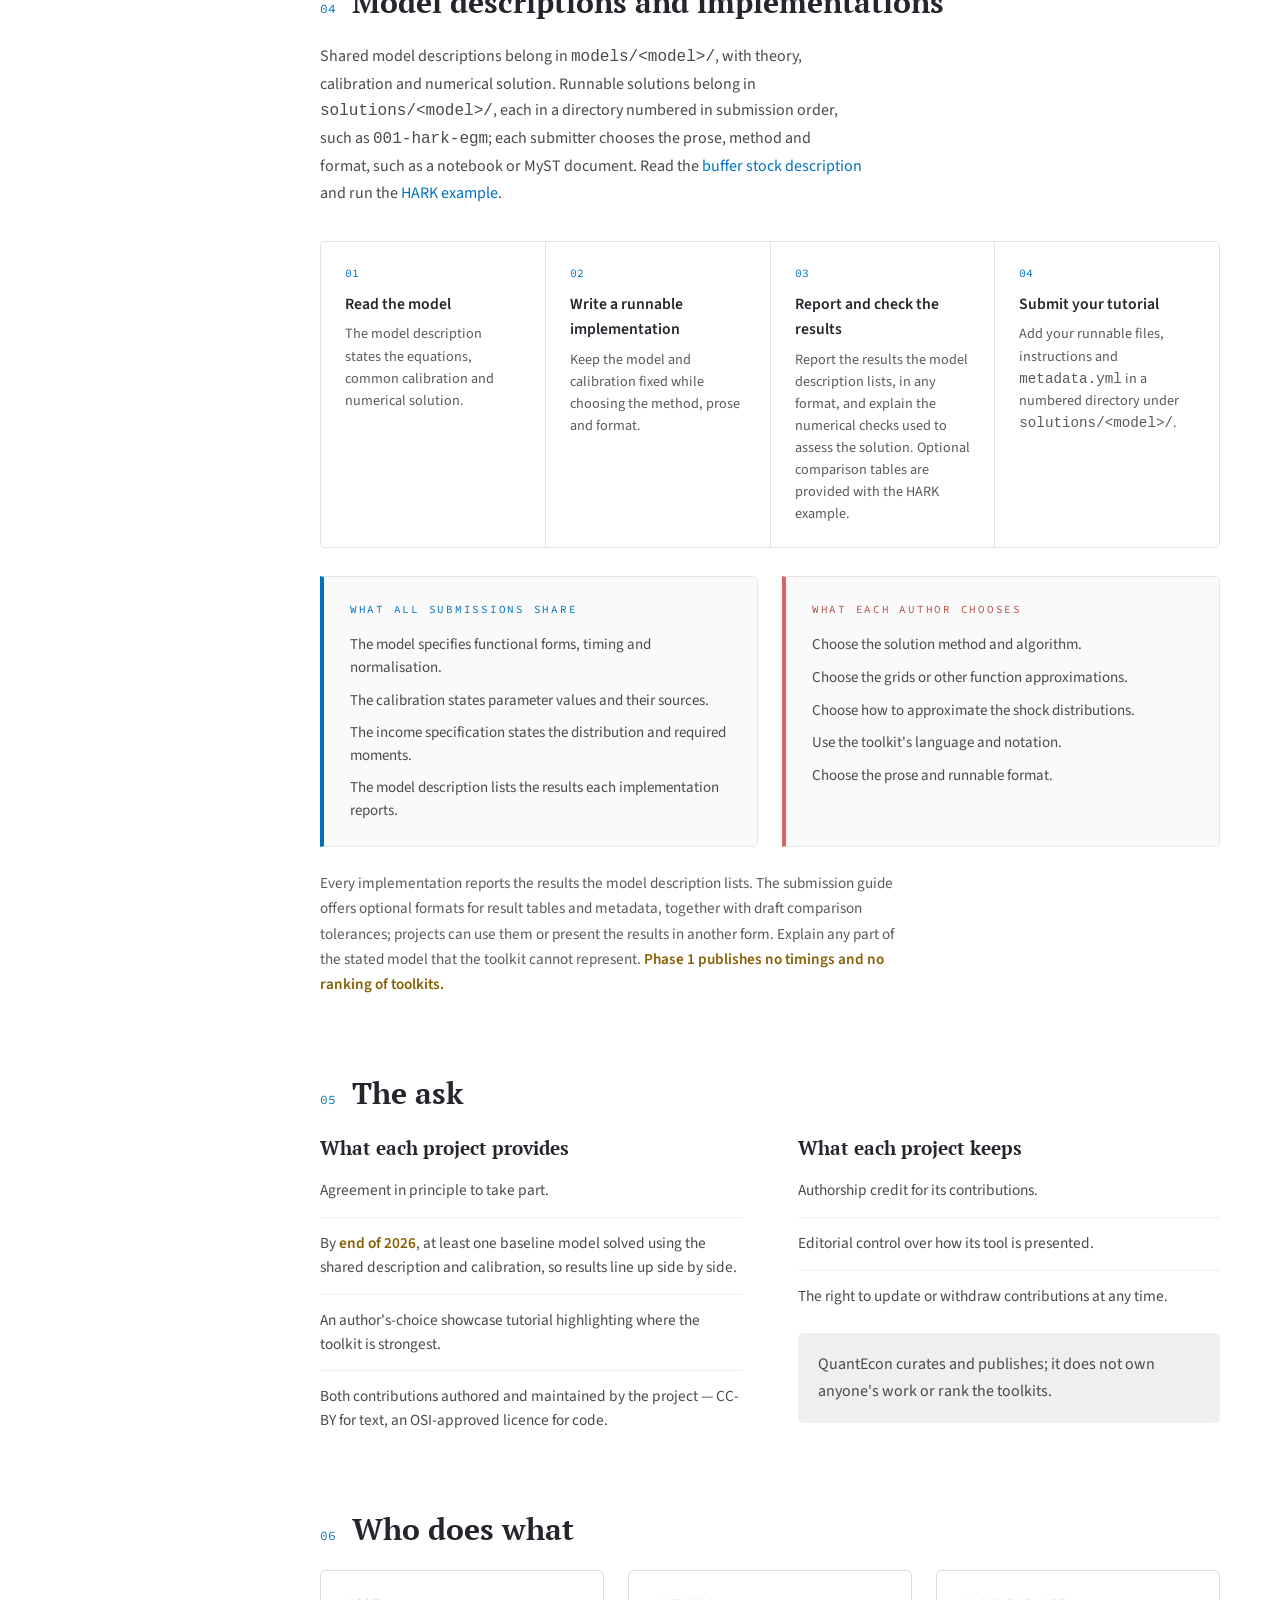
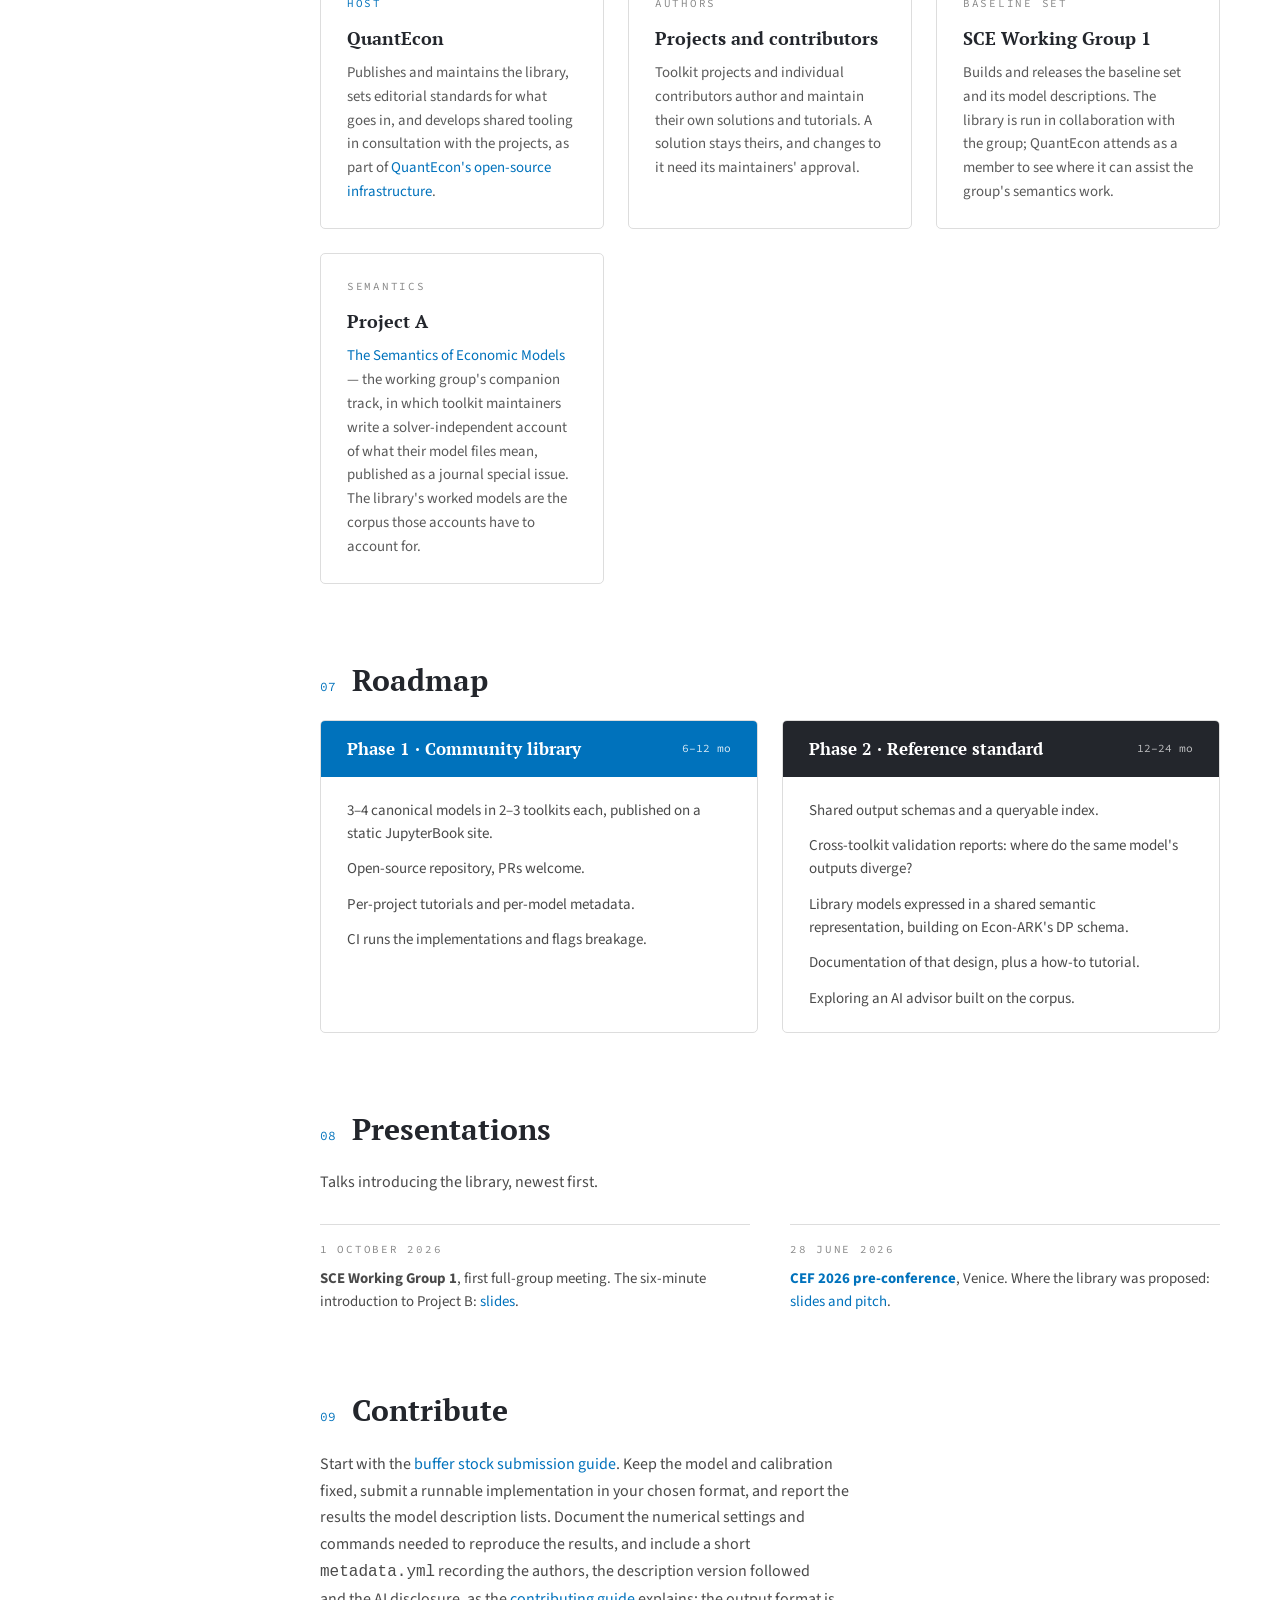
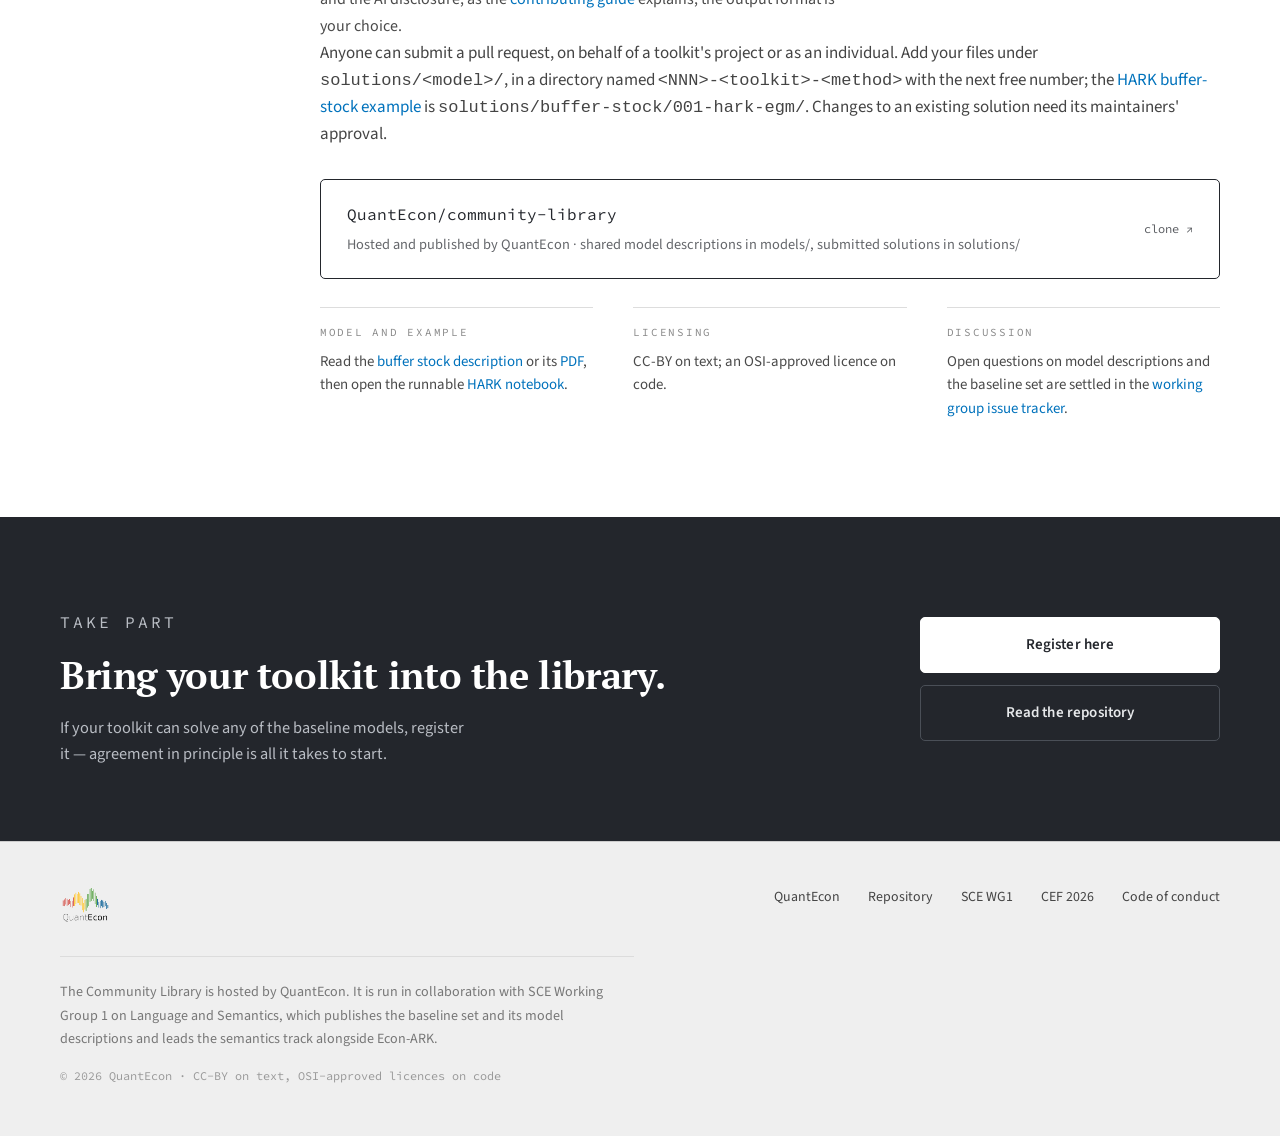
==== commit 4bf33a33: "Grey out the planned models and send proposals to the guide Four of the five baseline models have no" ====
--- a/docs/index.html
+++ b/docs/index.html
@@ -176,61 +176,19 @@
           </div>
         </div>
 
-        <div class="model">
-          <div class="model-name">
-            <h3>Aiyagari · Krusell–Smith</h3>
-            <p class="model-class">Incomplete-markets heterogeneous agents</p>
-            <p class="model-description is-planned">Model description planned</p>
-          </div>
-          <div class="slots" aria-label="Three implementation slots, all open">
-            <span class="slot">open</span>
-            <span class="slot">open</span>
-            <span class="slot">open</span>
-          </div>
-        </div>
-
-        <div class="model">
-          <div class="model-name">
-            <h3>A two-asset HANK model</h3>
-            <p class="model-class">Heterogeneous-agent New Keynesian</p>
-            <p class="model-description is-planned">Model description planned</p>
-          </div>
-          <div class="slots" aria-label="Three implementation slots, all open">
-            <span class="slot">open</span>
-            <span class="slot">open</span>
-            <span class="slot">open</span>
-          </div>
-        </div>
-
-        <div class="model">
-          <div class="model-name">
-            <h3>A small New Keynesian DSGE model</h3>
-            <p class="model-class">Representative-agent DSGE</p>
-            <p class="model-description is-planned">Model description planned</p>
-          </div>
-          <div class="slots" aria-label="Three implementation slots, all open">
-            <span class="slot">open</span>
-            <span class="slot">open</span>
-            <span class="slot">open</span>
-          </div>
-        </div>
-
-        <div class="model">
-          <div class="model-name">
-            <h3>A baseline agent-based macro model</h3>
-            <p class="model-class">Macro from interacting heterogeneous agents</p>
-            <p class="model-description is-planned">Model description planned</p>
-          </div>
-          <div class="slots" aria-label="Three implementation slots, all open">
-            <span class="slot">open</span>
-            <span class="slot">open</span>
-            <span class="slot">open</span>
-          </div>
-        </div>
-
-        <a class="models-cta" href="https://github.com/econ-ark/sce-wg-1/issues/new?template=model-family.yml">
-          <span>Propose a model — the set is a starting proposal, not a ceiling.</span>
-          <span class="go">propose a model ↗</span>
+        <div class="models-planned">
+          <span class="eyebrow">Planned · descriptions in preparation</span>
+        </div>
+        <ul class="planned-list">
+          <li><h3>Aiyagari · Krusell–Smith</h3><span class="model-class">Incomplete-markets heterogeneous agents</span></li>
+          <li><h3>A two-asset HANK model</h3><span class="model-class">Heterogeneous-agent New Keynesian</span></li>
+          <li><h3>A small New Keynesian DSGE model</h3><span class="model-class">Representative-agent DSGE</span></li>
+          <li><h3>A baseline agent-based macro model</h3><span class="model-class">Macro from interacting heterogeneous agents</span></li>
+        </ul>
+
+        <a class="models-cta" href="contributing/#propose">
+          <span>Know a model well? Propose it — the set is a starting proposal, not a ceiling.</span>
+          <span class="go">how to propose a model →</span>
         </a>
       </div>
       <p class="footnote">Each model description states the shared assumptions and calibration. Each project chooses how to present its implementation. A filled slot names the solution's toolkit, method and submitter, and shows the description version it follows and its <a href="contributing/#ai">AI-assistance category</a>: No AI, AI-edited, AI-assisted or AI-generated; a Verified badge means a person has checked it end to end against the current version.</p>
--- a/docs/site.css
+++ b/docs/site.css
@@ -531,6 +531,31 @@
   color: var(--dim);
 }
 .btn-small { padding: 7px 14px; font-size: .84rem; }
+
+/* Models whose descriptions are still to come: one greyed line each, with no
+   slots until there is a description to implement. */
+.models-planned {
+  padding: 10px 26px;
+  line-height: 1.5;
+  background: #fafafa;
+  border-top: 1px solid var(--line);
+  border-bottom: 1px solid var(--line-soft);
+}
+.planned-list li {
+  display: flex;
+  flex-wrap: wrap;
+  align-items: baseline;
+  gap: 2px 14px;
+  padding: 11px 26px;
+}
+.planned-list li + li { border-top: 1px solid var(--line-soft); }
+.planned-list h3 {
+  font-family: var(--serif);
+  font-weight: 700;
+  font-size: 1rem;
+  color: #767676;
+}
+.planned-list .model-class { margin-top: 0; }
 
 .models-cta {
   display: flex;
@@ -1123,7 +1148,7 @@
 }
 .section-actions-note { font-size: .9rem; color: var(--muted); }
 
-.step code, .panel code, .anatomy code { font-family: var(--mono); font-size: .88em; }
+.flow code, .panel code, .anatomy code { font-family: var(--mono); font-size: .88em; }
 
 .panel h3 {
   font-family: var(--serif);
@@ -1133,6 +1158,76 @@
   margin-bottom: 8px;
 }
 .panel p { font-size: .94rem; color: var(--body-soft); line-height: 1.6; }
+
+/* A path's steps as a flow: numbered nodes joined by arrows, left to right,
+   and top to bottom on a phone. */
+.flow {
+  margin: 34px 0 0;
+  padding: 0;
+  list-style: none;
+  display: grid;
+  grid-auto-flow: column;
+  grid-auto-columns: minmax(0, 1fr);
+  gap: 28px;
+}
+.flow li { position: relative; }
+.flow-node {
+  position: relative;
+  z-index: 1;
+  display: grid;
+  place-items: center;
+  width: 34px;
+  height: 34px;
+  margin-bottom: 16px;
+  border: 1.5px solid var(--qe-blue);
+  border-radius: 50%;
+  background: #fff;
+  font-family: var(--mono);
+  font-size: .8rem;
+  color: var(--qe-blue);
+}
+/* The connector runs from this node into the gap, ending in an arrowhead
+   just short of the next node. */
+.flow li:not(:last-child)::after {
+  content: "";
+  position: absolute;
+  top: 16px;
+  left: 46px;
+  right: -16px;
+  border-top: 1.5px solid var(--bar-line);
+}
+.flow li:not(:last-child)::before {
+  content: "";
+  position: absolute;
+  top: 12.5px;
+  right: -16px;
+  width: 8px;
+  height: 8px;
+  border-top: 1.5px solid var(--bar-line);
+  border-right: 1.5px solid var(--bar-line);
+  transform: rotate(45deg);
+}
+.flow h3 {
+  font-size: .98rem;
+  color: var(--ink);
+  font-weight: 600;
+  margin-bottom: 6px;
+}
+.flow p { font-size: .9rem; color: var(--muted); line-height: 1.55; }
+
+/* An offer of help, with the button that takes it. */
+.help {
+  margin-top: 30px;
+  display: flex;
+  flex-wrap: wrap;
+  align-items: center;
+  gap: 16px 28px;
+  padding: 20px 24px;
+  border: 1px solid var(--line);
+  border-radius: 5px;
+}
+.help p { flex: 1 1 320px; font-size: .95rem; color: var(--body-soft); line-height: 1.6; }
+.help strong { color: var(--ink); }
 
 /* A solution's directory name, taken apart. */
 .anatomy {
@@ -1215,6 +1310,15 @@
 @media (max-width: 820px) {
   :root { --gutter: 24px; }
 
+  /* The flow turns to run down the page, the connector now vertical. */
+  .flow { grid-auto-flow: row; gap: 0; }
+  .flow li { padding: 0 0 24px 54px; }
+  .flow li:last-child { padding-bottom: 0; }
+  .flow-node { position: absolute; left: 0; top: 0; margin: 0; }
+  .flow h3 { padding-top: 5px; }
+  .flow li:not(:last-child)::after { top: 42px; bottom: 8px; left: 16.5px; right: auto; border-top: 0; border-left: 1.5px solid var(--bar-line); }
+  .flow li:not(:last-child)::before { top: auto; bottom: 8px; left: 13px; right: auto; transform: rotate(135deg); }
+
   /* The section links live in the contents rail on wide screens and would
      overflow the 50px bar here; the repository link is the one that has no
      other route to it. */
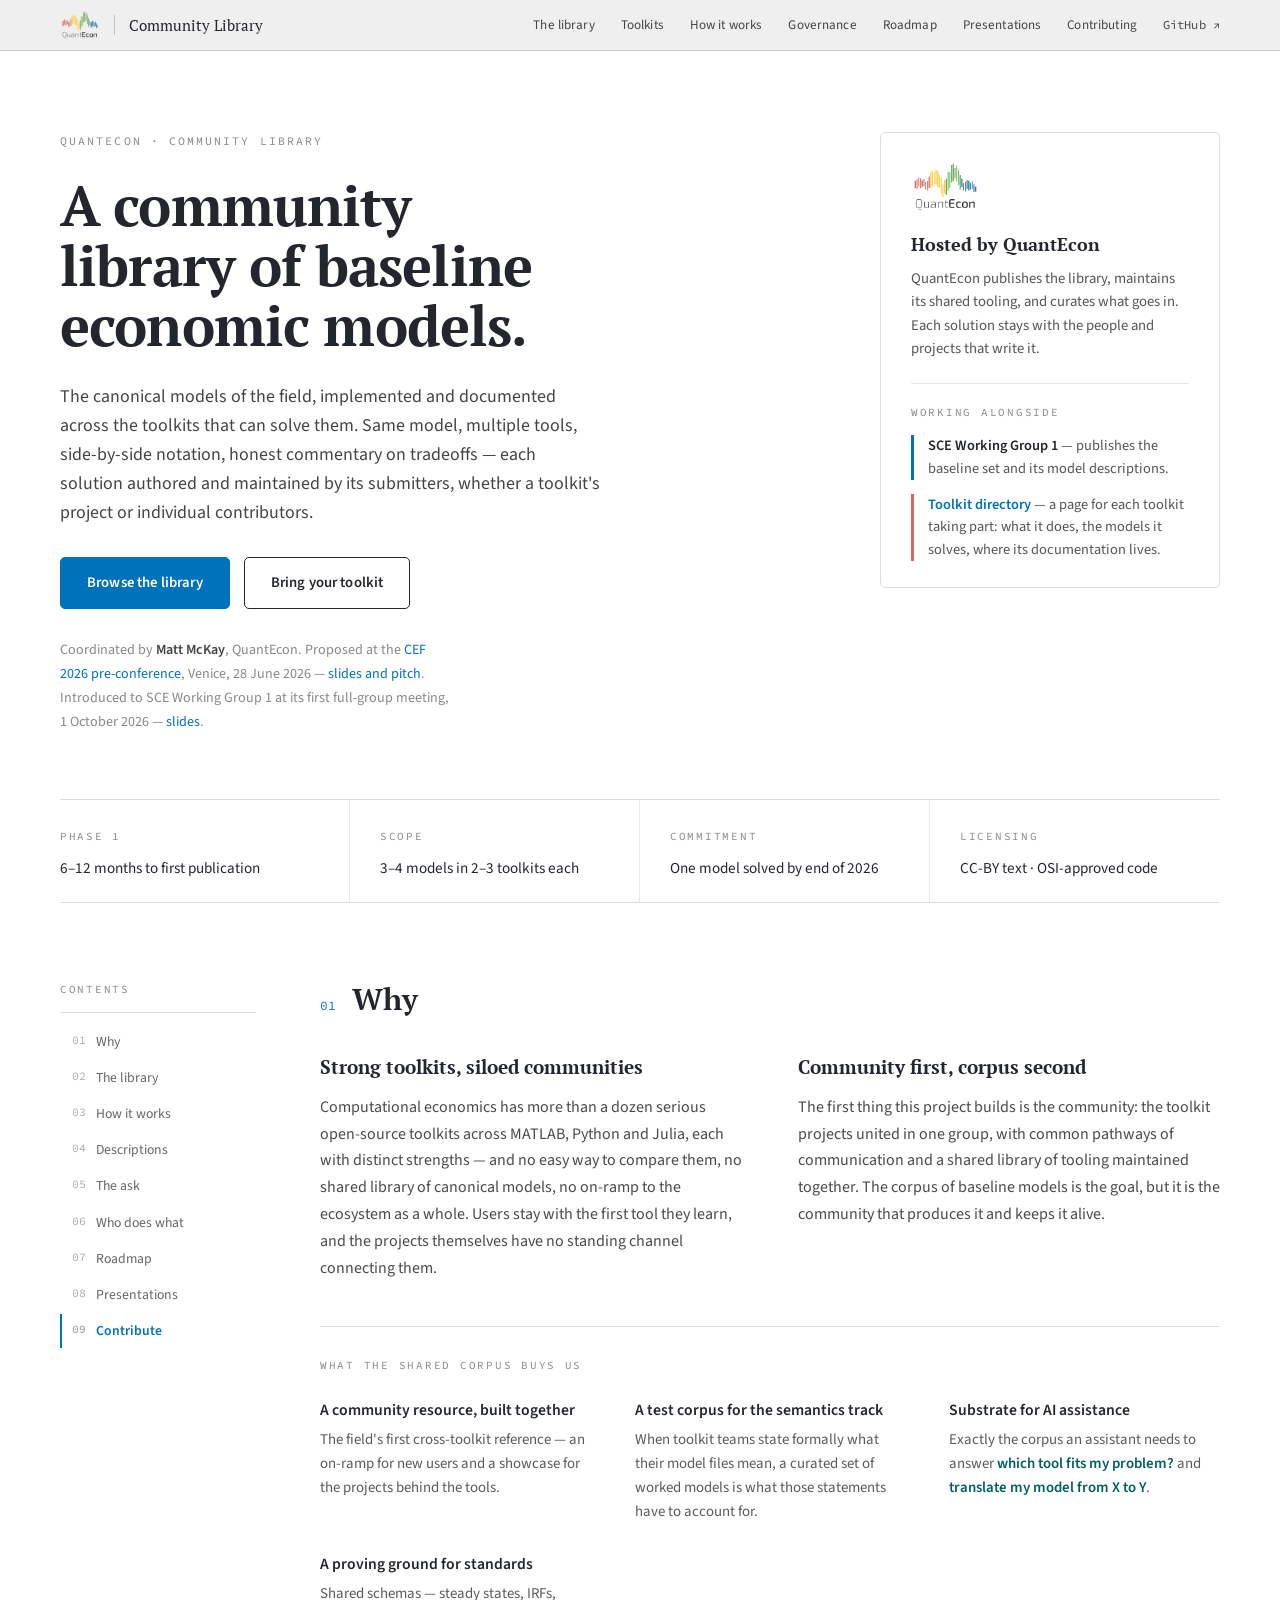
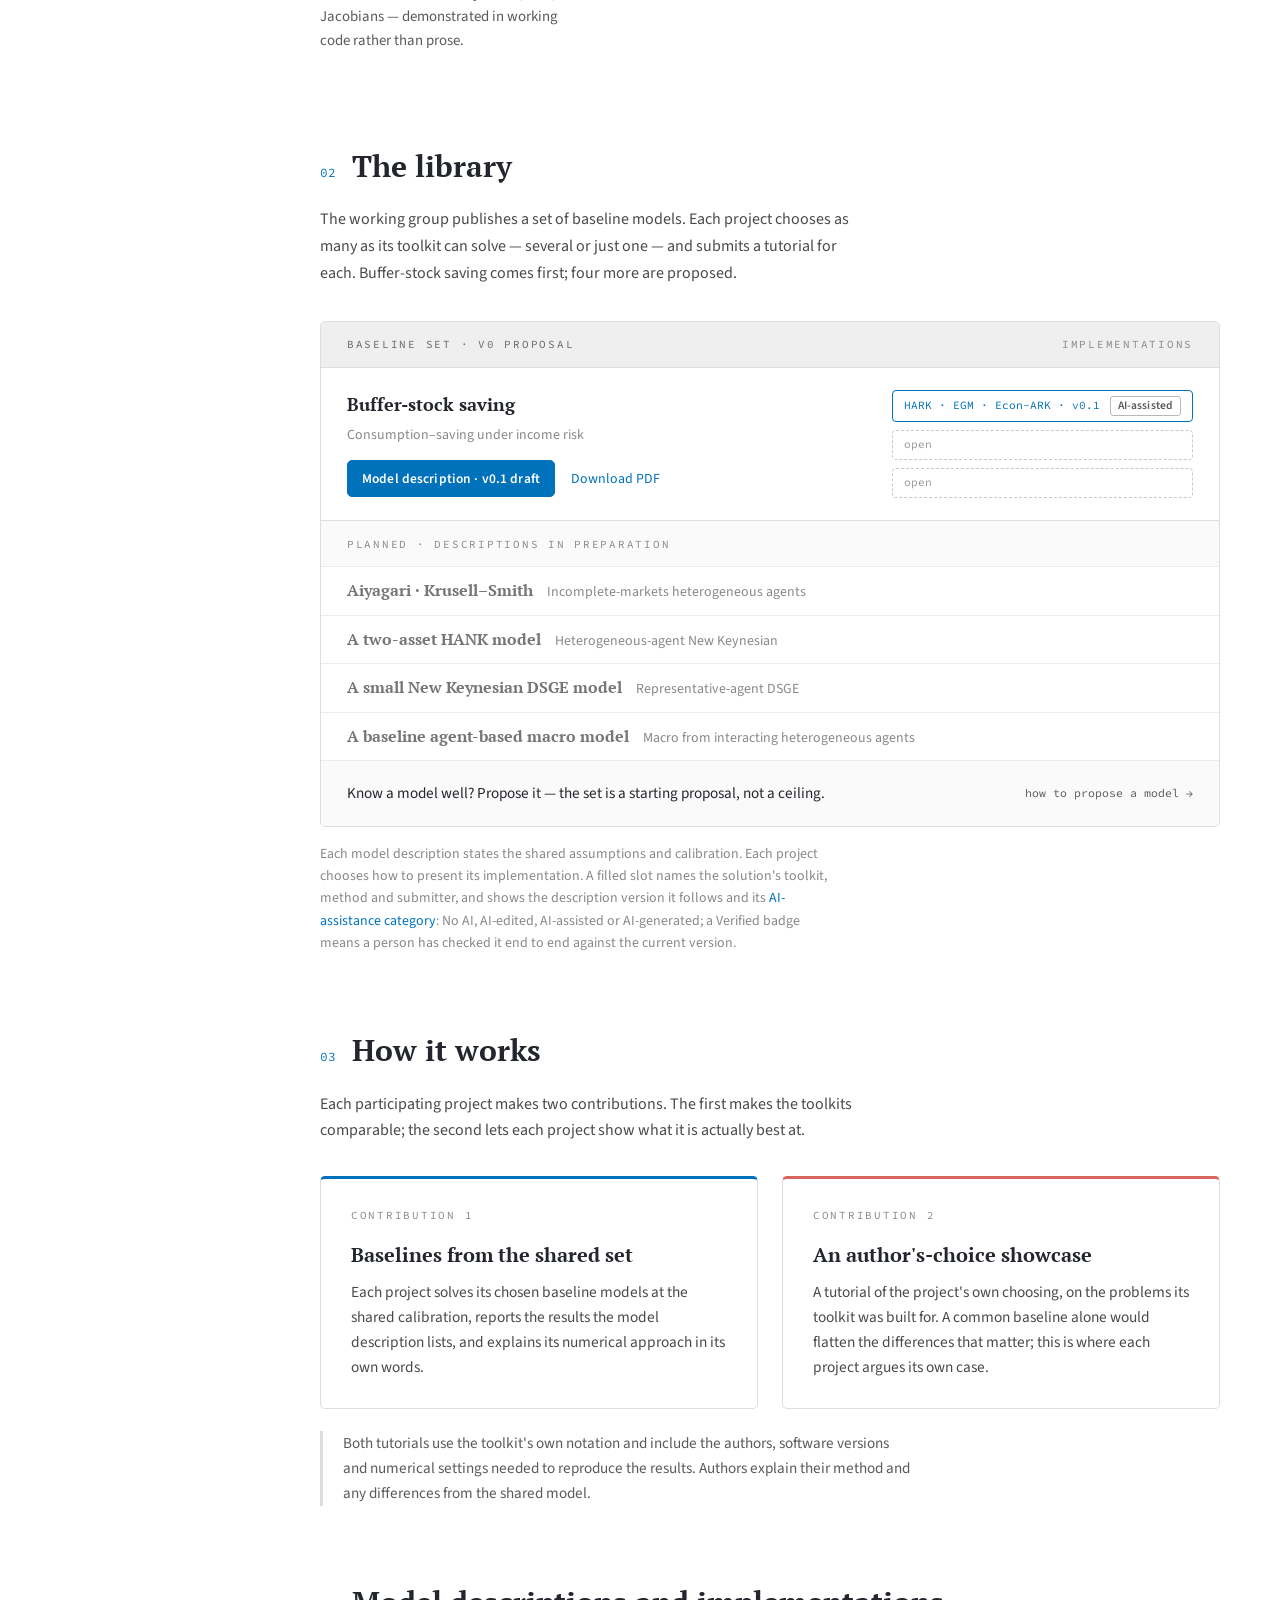
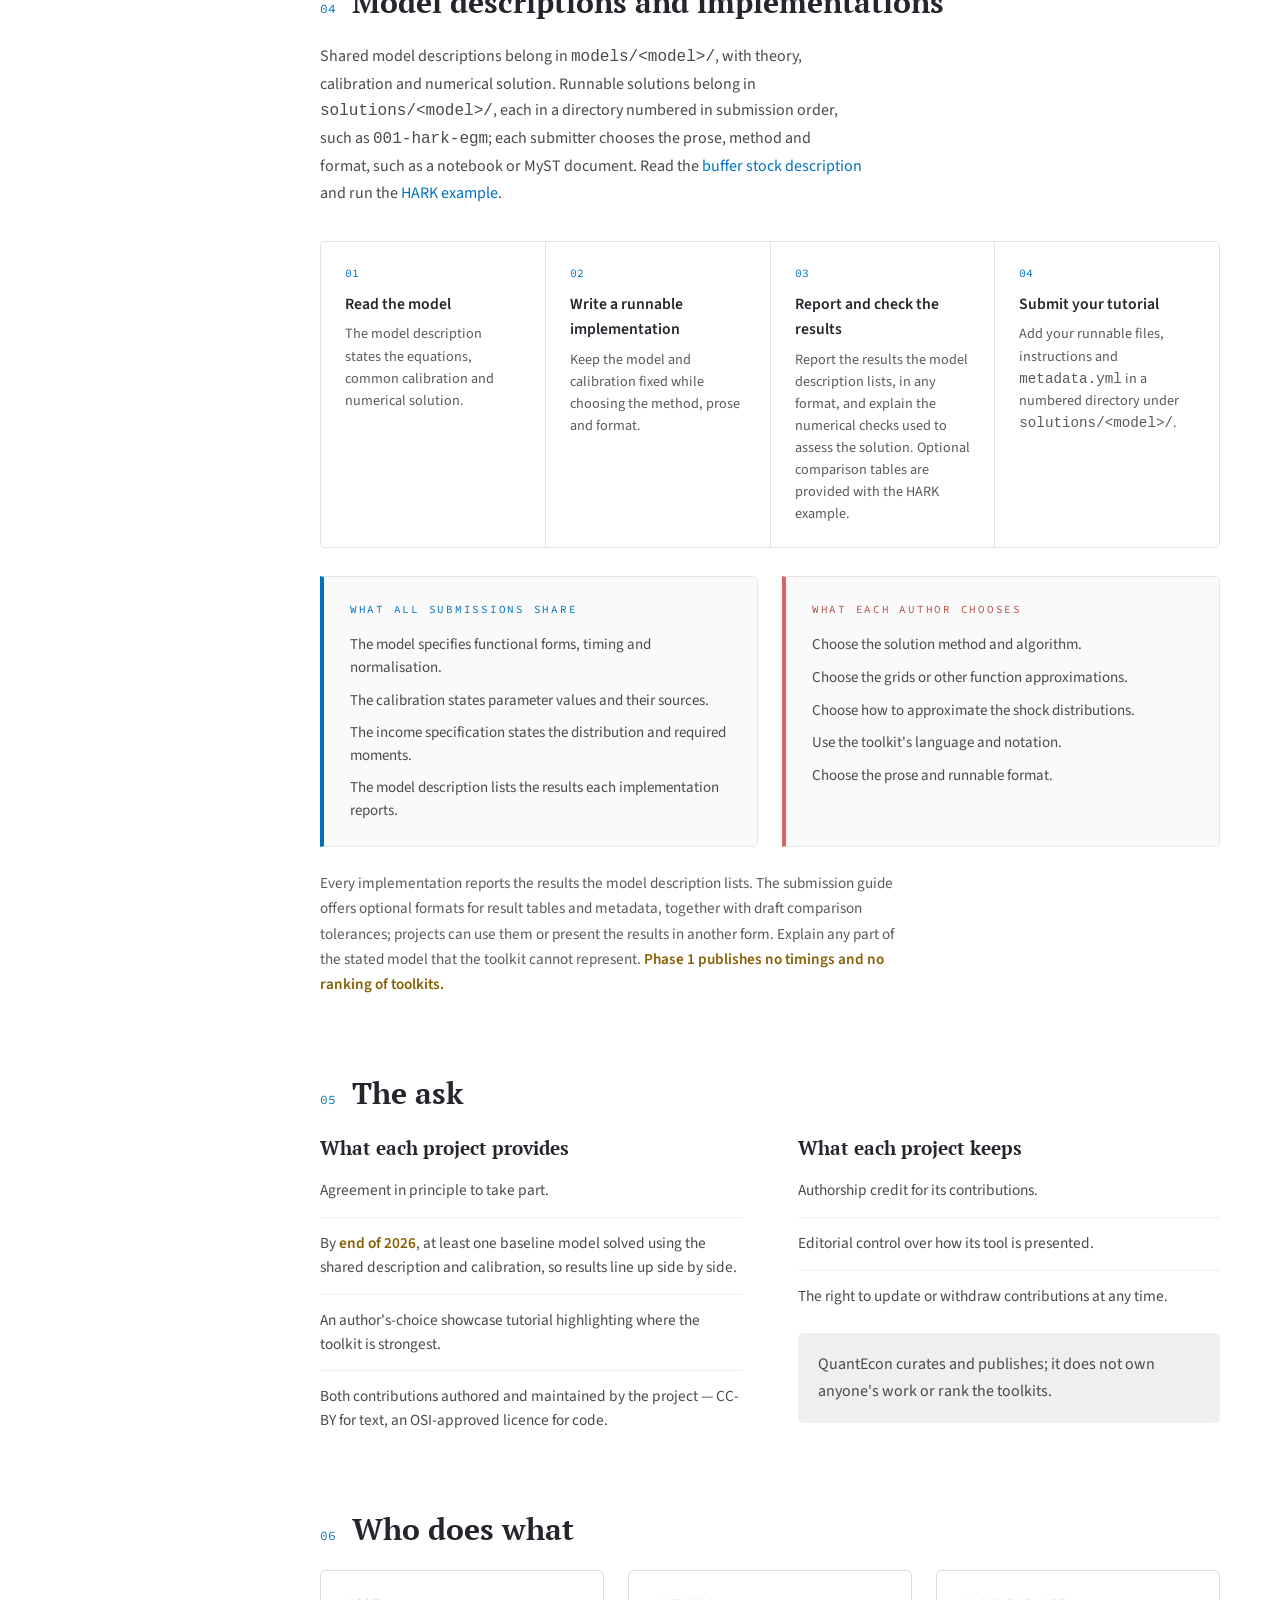
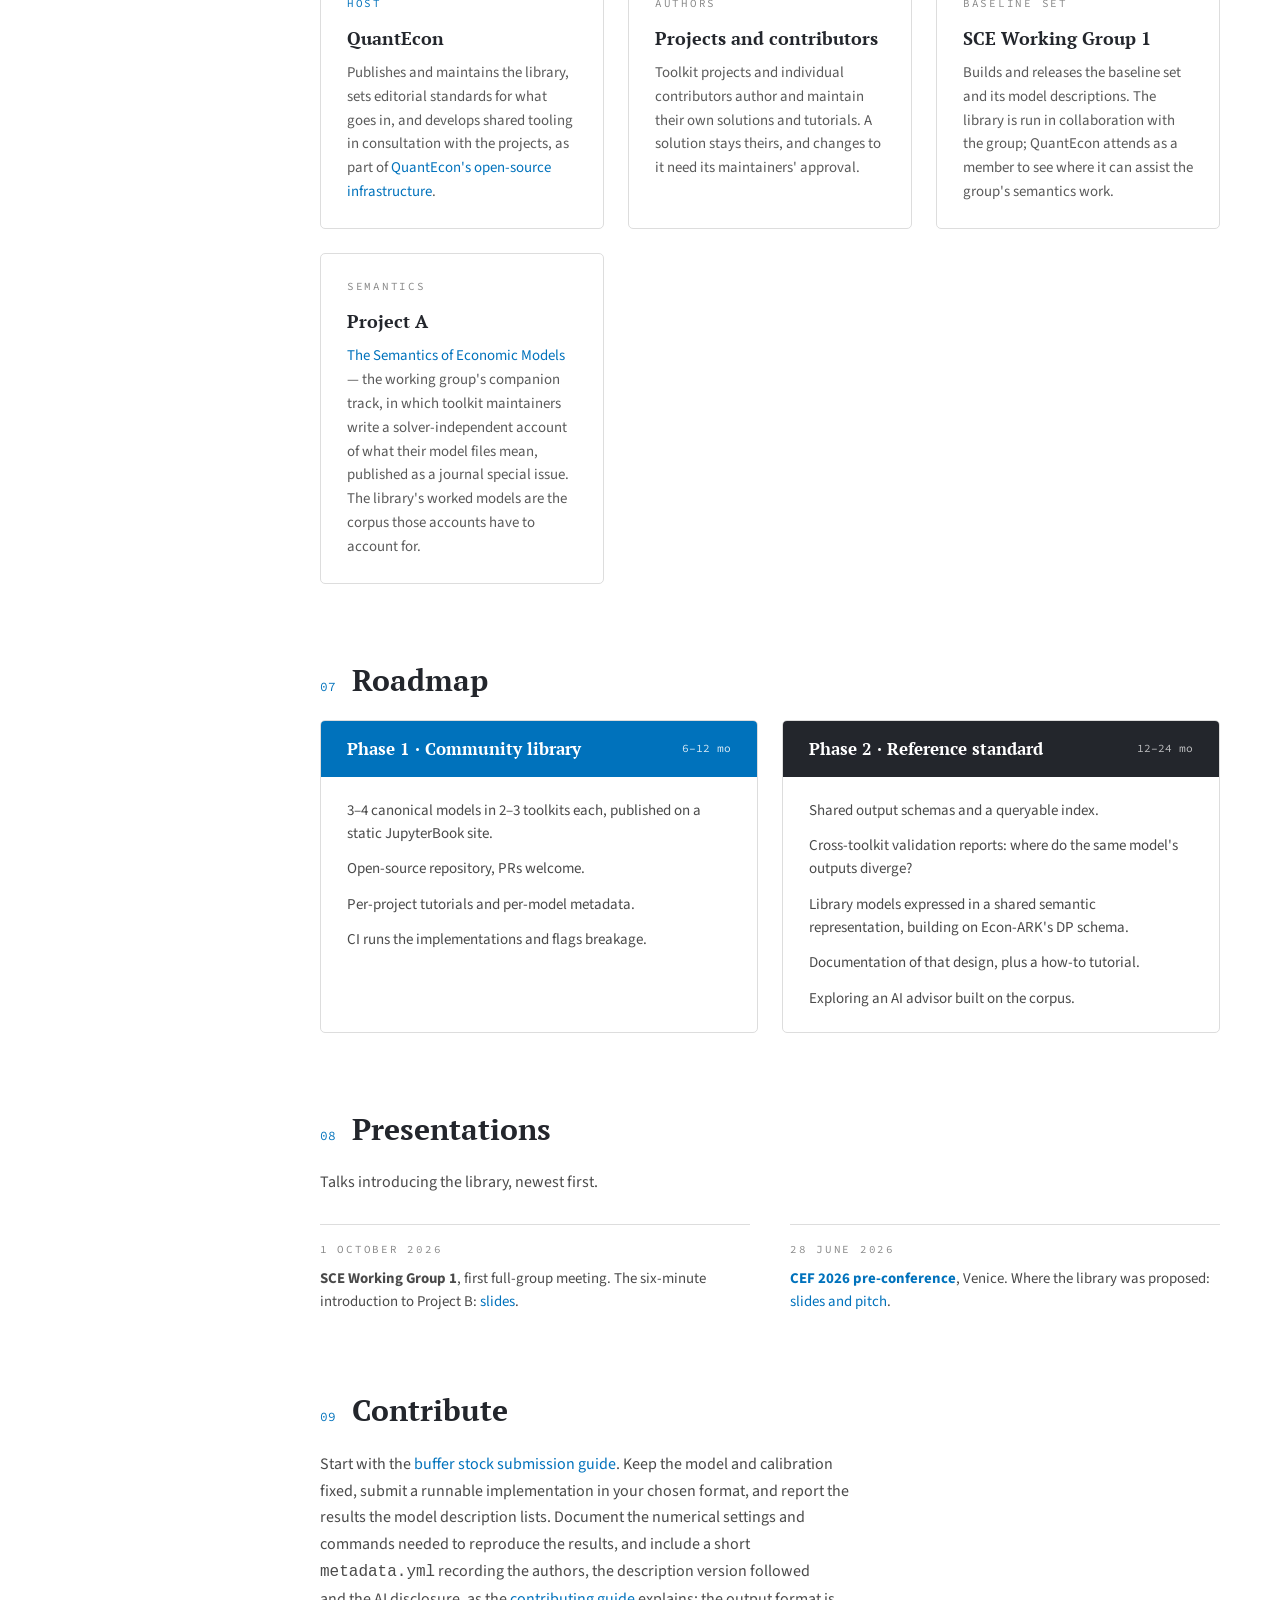
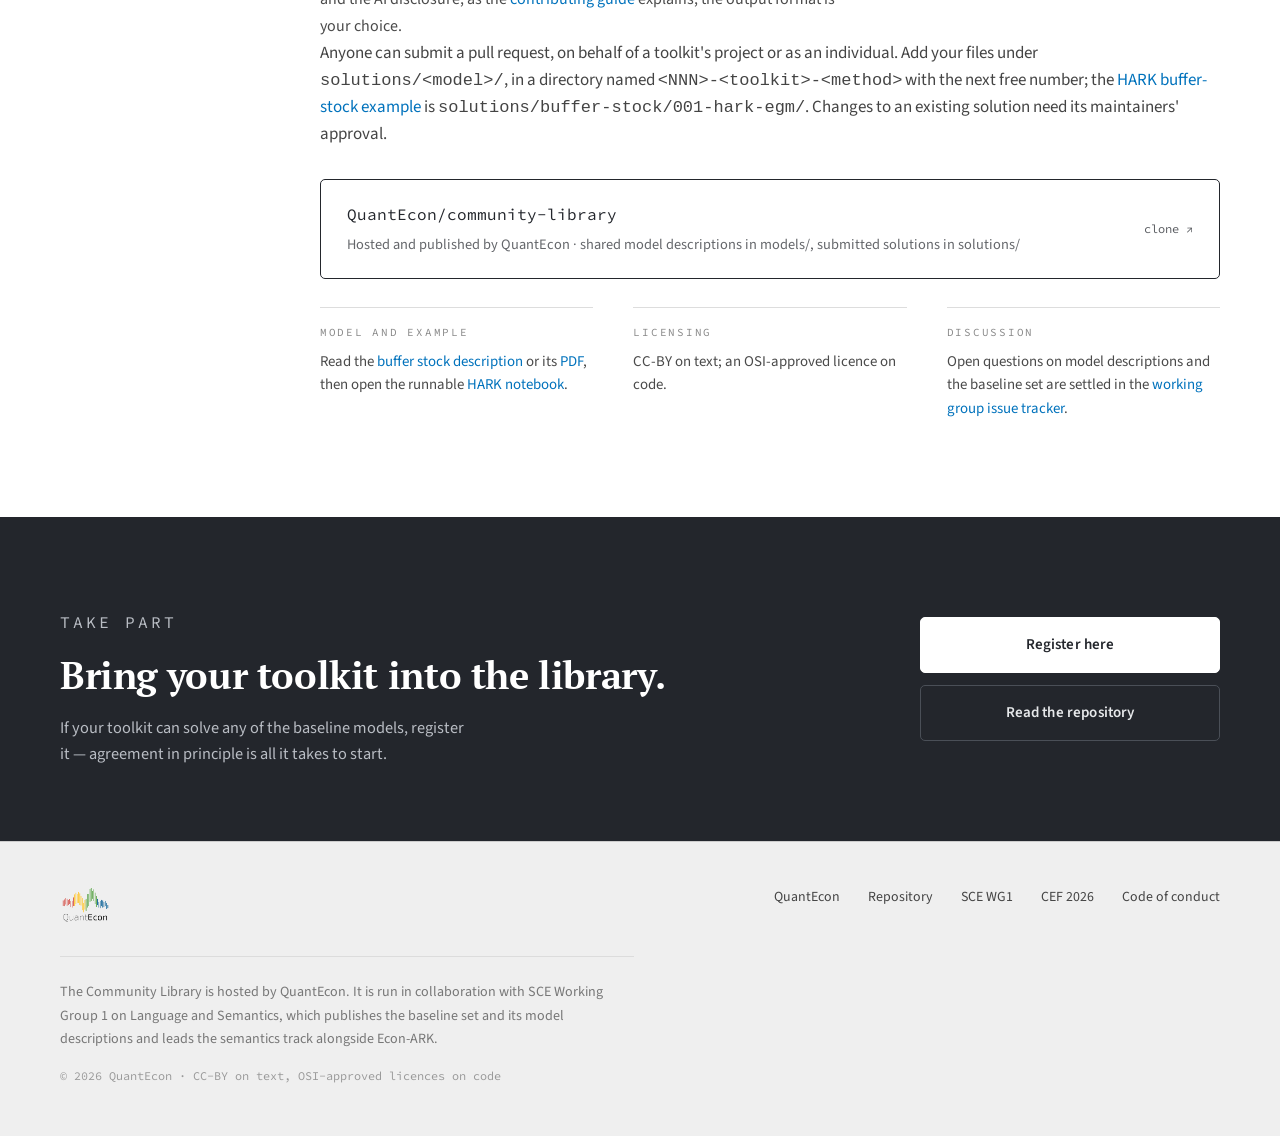
==== commit e7a2b6d8: "Add a toolkit directory, with VFI Toolkit's landing page first Registered projects are promised a la" ====
--- a/docs/index.html
+++ b/docs/index.html
@@ -33,6 +33,7 @@
     <nav aria-label="Primary">
       <ul class="topnav">
         <li><a href="#library">The library</a></li>
+        <li><a href="toolkits/">Toolkits</a></li>
         <li><a href="#how">How it works</a></li>
         <li><a href="#governance">Governance</a></li>
         <li><a href="#roadmap">Roadmap</a></li>
@@ -65,6 +66,7 @@
       <span class="eyebrow">Working alongside</span>
       <ul class="alongside">
         <li><strong>SCE Working Group 1</strong> — publishes the baseline set and its model descriptions.</li>
+        <li class="is-secondary"><strong><a href="toolkits/">Toolkit directory</a></strong> — a page for each toolkit taking part: what it does, the models it solves, where its documentation lives.</li>
       </ul>
     </div>
   </div>
--- a/docs/site.css
+++ b/docs/site.css
@@ -1298,6 +1298,228 @@
 
 .verify-states { margin-top: 14px; display: flex; flex-wrap: wrap; gap: 10px; }
 
+/* Toolkit directory -------------------------------------------------------- */
+
+/* docs/toolkits/ lists the toolkits taking part, and each has a page under
+   it, docs/toolkits/<toolkit>/, built from the landing page's parts (the
+   hero and its side card, the facts strip, the rail, panels, steps, the
+   meta grid) plus the few below. AGENTS.md says how to add a page. */
+
+/* A typographic mark stands in for a logo: the library does not reproduce
+   projects' branding, and the pages read the same with or without one. */
+.tk-mark {
+  display: inline-grid;
+  place-items: center;
+  width: 52px;
+  height: 52px;
+  border: 1.5px solid var(--ink);
+  border-radius: 5px;
+  font-family: var(--serif);
+  font-weight: 700;
+  font-size: 1.05rem;
+  letter-spacing: .04em;
+  color: var(--ink);
+  background: #fff;
+}
+
+.hero-eyebrow a { color: inherit; }
+.hero-eyebrow a:hover { color: var(--qe-blue); text-decoration: none; }
+
+/* The at-a-glance card: the host card's shell, with a fact list and links. */
+.tk-card .tk-mark { margin-bottom: 20px; }
+.tk-facts {
+  margin: 14px 0 0;
+  display: flex;
+  flex-direction: column;
+  gap: 10px;
+}
+.tk-facts > div {
+  display: grid;
+  grid-template-columns: 82px 1fr;
+  gap: 12px;
+  font-size: .9rem;
+  line-height: 1.5;
+}
+.tk-facts dt {
+  font-family: var(--mono);
+  font-size: .68rem;
+  letter-spacing: .12em;
+  text-transform: uppercase;
+  color: var(--dim);
+  padding-top: 3px;
+}
+.tk-facts dd { margin: 0; color: var(--body-soft); }
+.tk-facts dd em { font-style: italic; }
+.tk-links { display: flex; flex-direction: column; gap: 8px; font-size: .9rem; }
+.tk-links a::after { content: " ↗"; font-family: var(--mono); font-size: .75em; opacity: .7; }
+
+.tk-intro { margin-top: 34px; }
+
+/* The families of models a toolkit solves: one card each, linking to the
+   project's example, with the horizon as the eyebrow. */
+.tk-models {
+  margin-top: 34px;
+  display: grid;
+  grid-template-columns: repeat(auto-fit, minmax(280px, 1fr));
+  gap: 24px;
+}
+.tk-model {
+  display: flex;
+  flex-direction: column;
+  border: 1px solid var(--line);
+  border-top: 3px solid var(--qe-blue);
+  border-radius: 5px;
+  padding: 24px 26px;
+  color: var(--body-soft);
+  transition: border-color .15s linear;
+}
+.tk-model:visited { color: var(--body-soft); }
+.tk-model:hover { border-color: var(--ink); border-top-color: var(--qe-blue); text-decoration: none; }
+.tk-model .eyebrow { display: block; margin-bottom: 12px; }
+.tk-model h3 {
+  font-family: var(--serif);
+  font-weight: 700;
+  color: var(--ink);
+  font-size: 1.14rem;
+  margin-bottom: 8px;
+}
+.tk-model p { flex: 1; font-size: .93rem; color: var(--muted); line-height: 1.6; }
+.tk-model .go {
+  margin-top: 18px;
+  font-family: var(--mono);
+  font-size: .76rem;
+  color: var(--qe-blue);
+}
+
+/* Capabilities, grouped: the group's name down the left, its chips beside. */
+.tk-caps {
+  margin: 34px 0 0;
+  border-top: 1px solid var(--line);
+}
+.tk-caps > div {
+  display: grid;
+  grid-template-columns: 180px 1fr;
+  gap: 16px 32px;
+  padding: 18px 0;
+  border-bottom: 1px solid var(--line-soft);
+}
+.tk-caps dt {
+  font-size: .98rem;
+  font-weight: 600;
+  color: var(--ink);
+  padding-top: 5px;
+}
+.tk-caps dd { margin: 0; }
+.tk-caps .chips li { font-size: .86rem; }
+
+/* The learning routes: the landing page's steps, each one a link. */
+.tk-learn a.step { color: inherit; transition: background .15s linear; }
+.tk-learn a.step:hover { background: #f5f9fc; text-decoration: none; }
+.tk-learn a.step:hover h3 { color: var(--qe-blue); }
+
+/* The baseline set against the toolkit: one row per model, with the
+   library's reading of the fit as a neutral outlined chip. The chips say
+   what exists, not how good anything is. */
+.tk-fit {
+  margin-top: 30px;
+  border: 1px solid var(--line);
+  border-radius: 5px;
+  overflow: hidden;
+}
+.tk-fit-row {
+  display: grid;
+  grid-template-columns: minmax(200px, 1.1fr) minmax(240px, 2fr) auto;
+  gap: 12px 28px;
+  align-items: start;
+  padding: 18px 26px;
+}
+.tk-fit-row + .tk-fit-row { border-top: 1px solid var(--line-soft); }
+.tk-fit-model h3 {
+  font-family: var(--serif);
+  font-weight: 700;
+  color: var(--ink);
+  font-size: 1.05rem;
+}
+.tk-fit-note { font-size: .92rem; color: var(--muted); line-height: 1.55; }
+.tk-fit-status {
+  justify-self: end;
+  white-space: nowrap;
+  padding: 4px 11px;
+  border: 1px solid #c9c9c9;
+  border-radius: 4px;
+  font-family: var(--mono);
+  font-size: .7rem;
+  color: #777;
+}
+.tk-fit-status.is-open { border-style: dashed; }
+.tk-fit-status.is-example { border-color: var(--qe-blue); color: var(--qe-blue); }
+.tk-fit-status.is-possible { border-color: var(--ink); color: var(--ink); }
+
+/* The directory page: one entry per toolkit. */
+.tk-directory { padding: 56px 0 96px; }
+.tk-directory-head {
+  display: flex;
+  justify-content: space-between;
+  gap: 20px;
+  padding-bottom: 14px;
+  border-bottom: 1px solid var(--line);
+}
+.tk-cards { display: flex; flex-direction: column; gap: 16px; margin-top: 24px; }
+.tk-entry {
+  display: flex;
+  gap: 28px;
+  align-items: flex-start;
+  flex-wrap: wrap;
+  padding: 26px 28px;
+  border: 1px solid var(--line);
+  border-radius: 5px;
+  color: var(--body-soft);
+  transition: border-color .15s linear;
+}
+.tk-entry:visited { color: var(--body-soft); }
+.tk-entry:hover { border-color: var(--ink); text-decoration: none; }
+.tk-entry .tk-mark { flex-shrink: 0; }
+.tk-entry-body { flex: 1 1 360px; min-width: 0; }
+.tk-entry-head {
+  display: flex;
+  flex-wrap: wrap;
+  align-items: baseline;
+  gap: 4px 16px;
+  margin-bottom: 8px;
+}
+.tk-entry h2 {
+  font-family: var(--serif);
+  font-weight: 700;
+  color: var(--ink);
+  font-size: 1.4rem;
+}
+.tk-lang { font-family: var(--mono); font-size: .72rem; color: var(--dim); letter-spacing: .04em; }
+.tk-entry p { font-size: .96rem; line-height: 1.6; max-width: 64ch; }
+.tk-entry-tags { display: flex; flex-wrap: wrap; gap: 8px; margin-top: 14px; }
+.tk-entry-tags span {
+  padding: 3px 10px;
+  border: 1px solid var(--line);
+  border-radius: 999px;
+  font-size: .8rem;
+  color: var(--muted);
+}
+.tk-entry .go {
+  align-self: center;
+  font-family: var(--mono);
+  font-size: .76rem;
+  color: var(--qe-blue);
+}
+.tk-directory .help { margin-top: 40px; }
+.tk-directory .footnote { margin-top: 20px; }
+
+@media (max-width: 820px) {
+  .tk-facts > div { grid-template-columns: 1fr; gap: 2px; }
+  .tk-caps > div { grid-template-columns: 1fr; gap: 10px; }
+  .tk-fit-row { grid-template-columns: 1fr; gap: 8px; }
+  .tk-fit-status { justify-self: start; }
+  .tk-directory { padding: 40px 0 72px; }
+}
+
 /* Responsive --------------------------------------------------------------- */
 
 /* Below this the contents rail and the main column can no longer share a row
